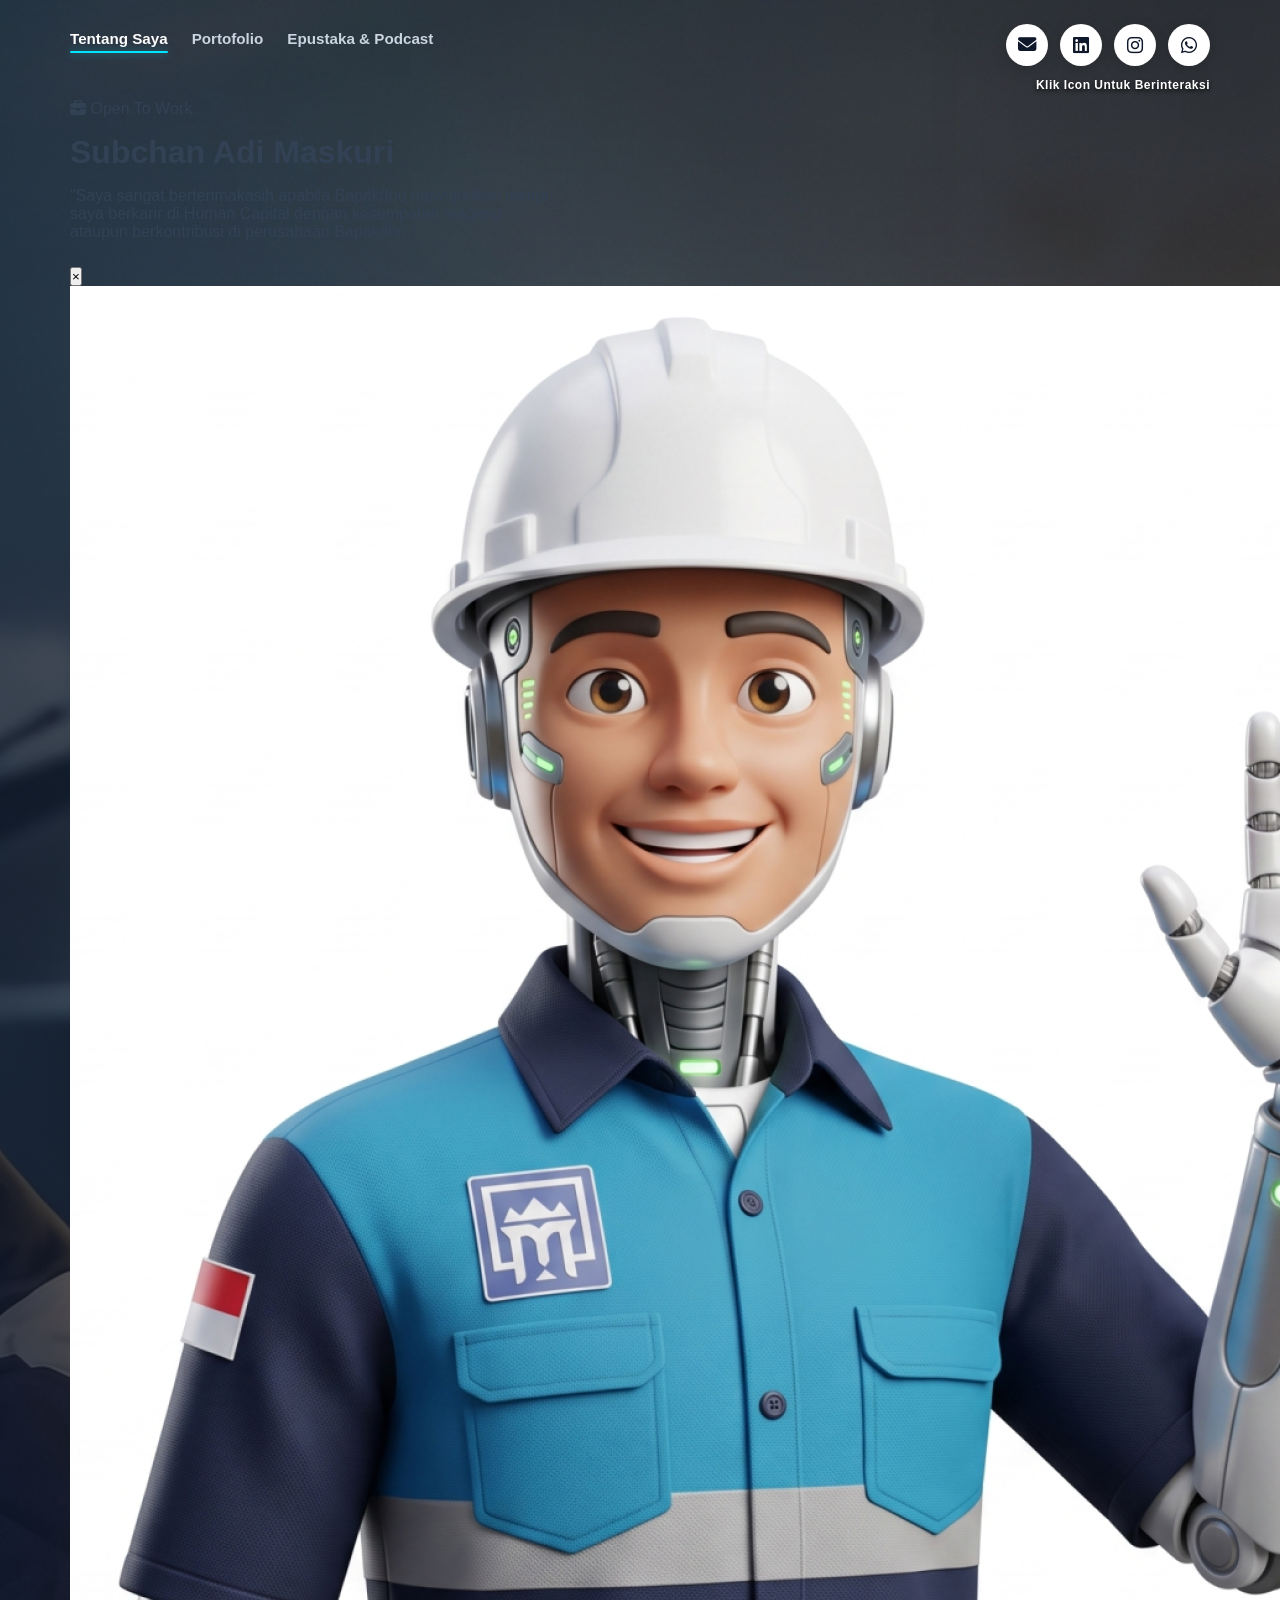
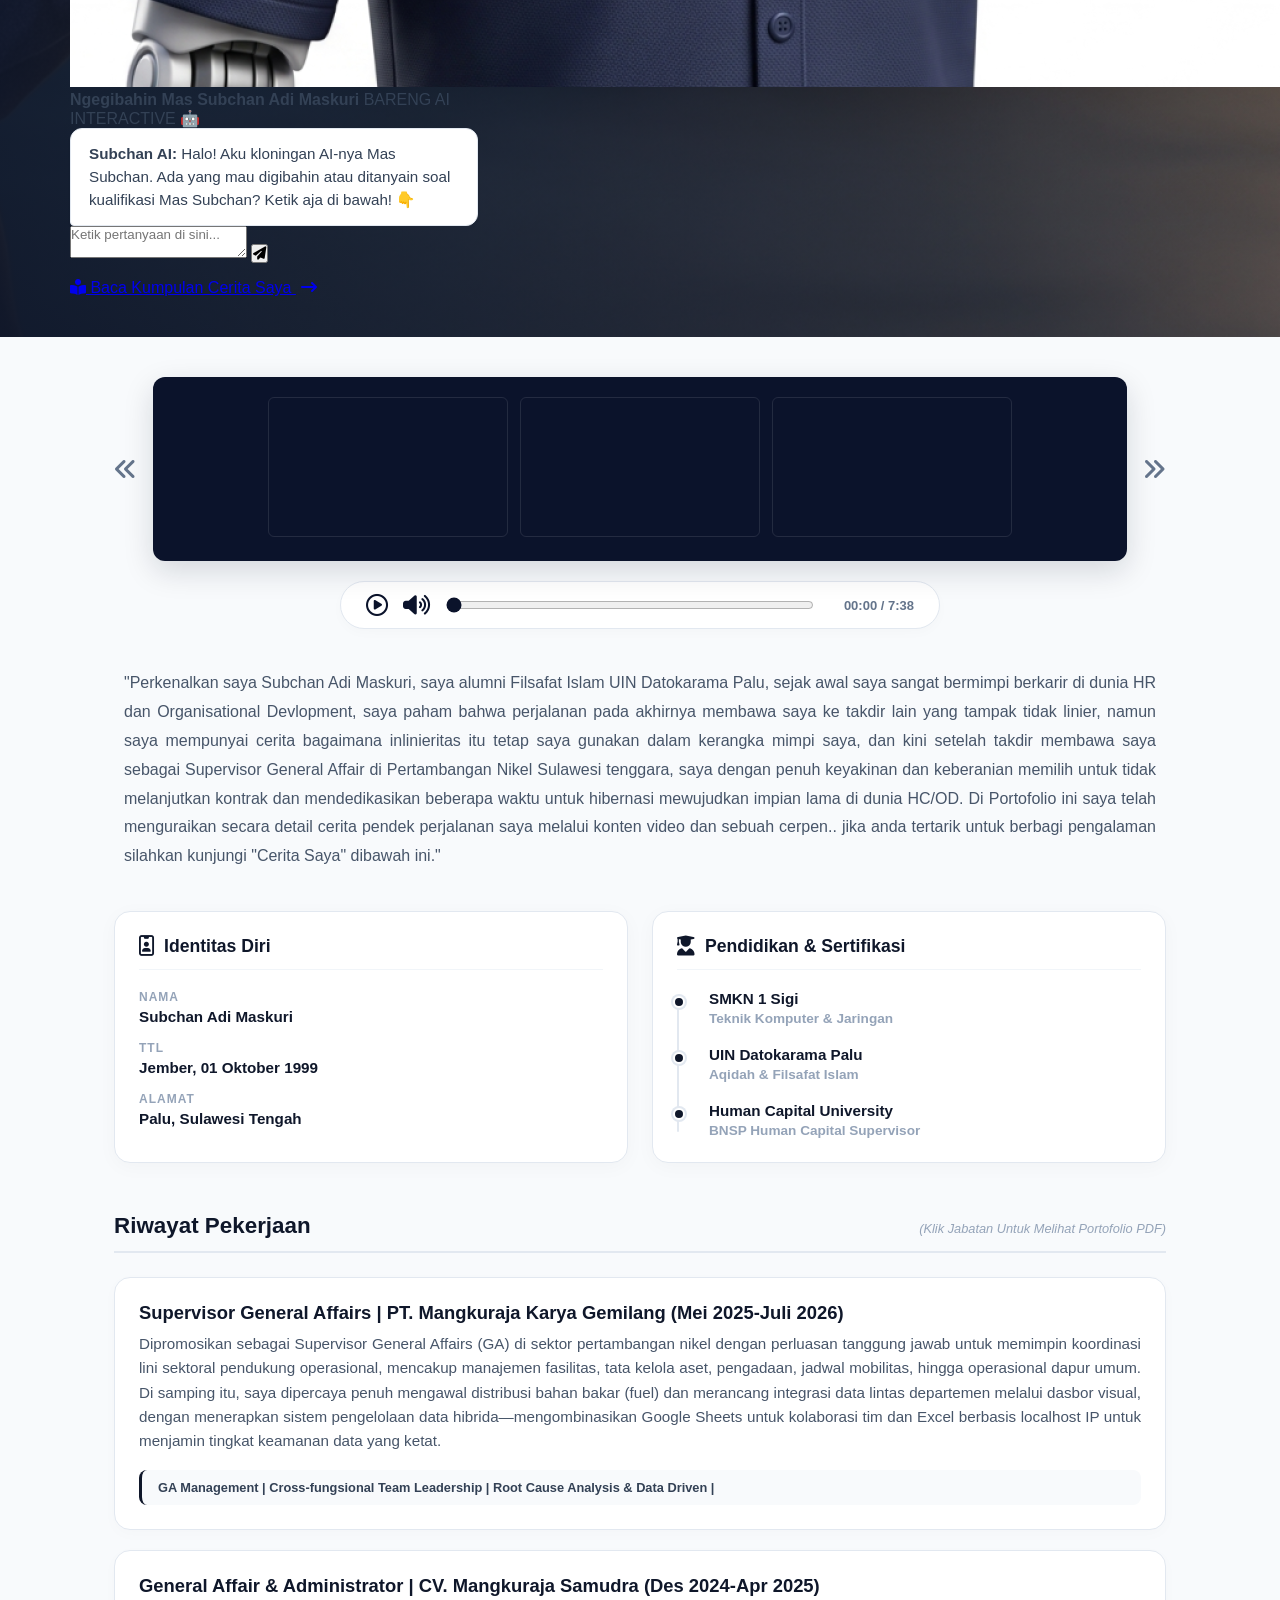
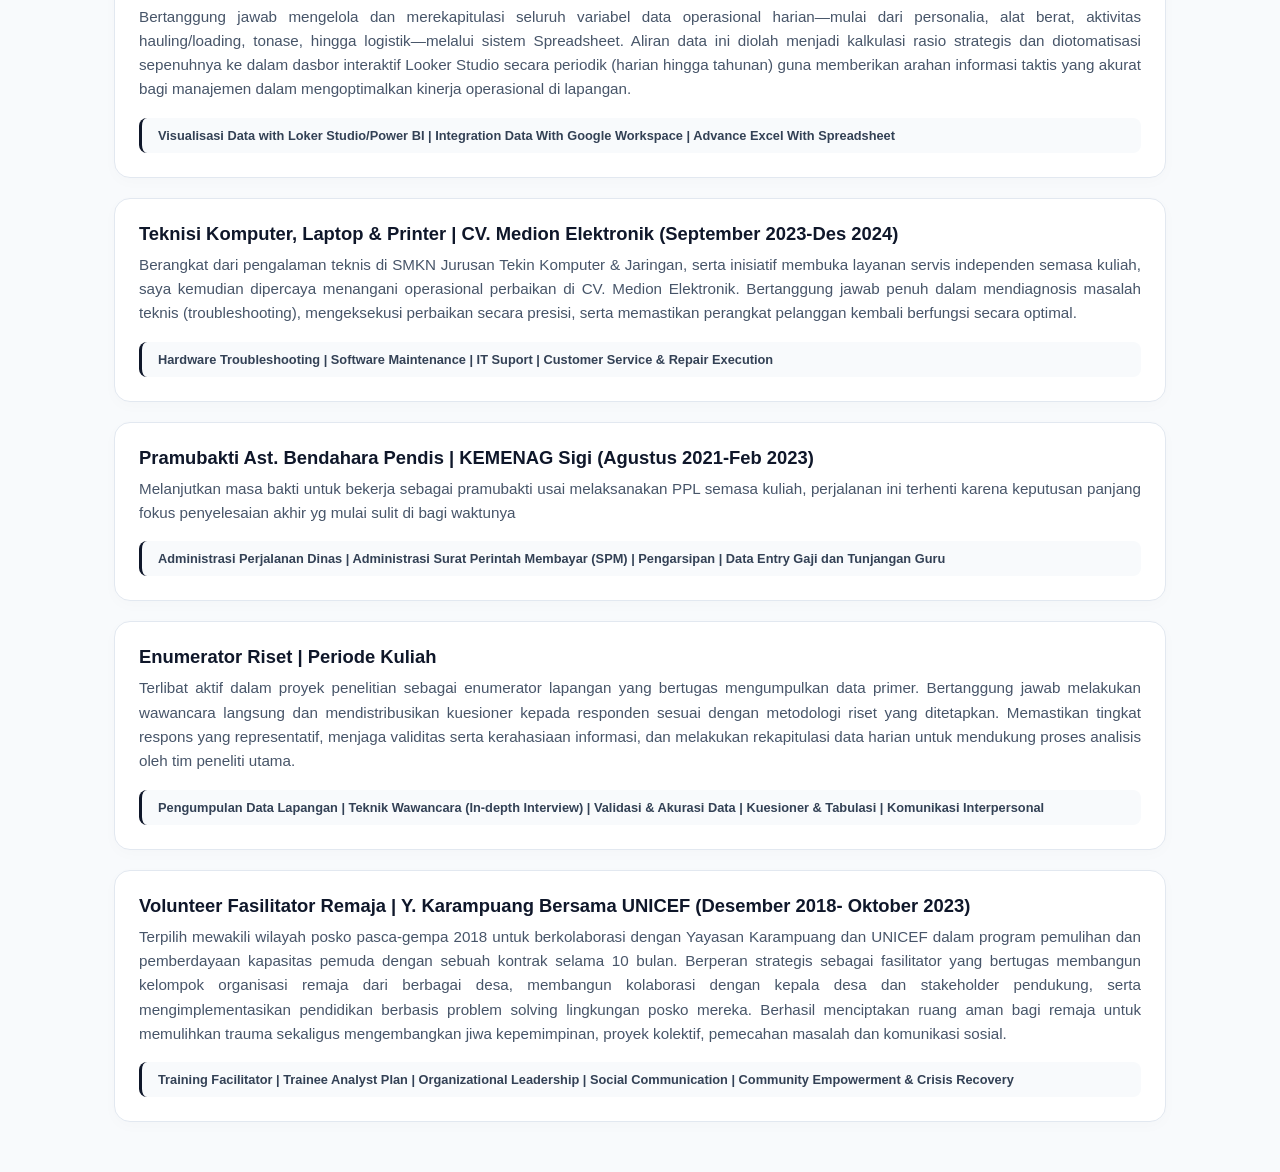
==== index.html @ 93120814 "index.html" ====
<!DOCTYPE html>
<html lang="id">
<head>
  <meta charset="UTF-8">
  <meta name="viewport" content="width=device-width, initial-scale=1.0">
  <title>Tentang Saya - Subchan's Hub</title>
  <link rel="stylesheet" href="style.css?v=20">
  <link rel="stylesheet" href="https://cdnjs.cloudflare.com/ajax/libs/font-awesome/6.4.0/css/all.min.css">
</head>
<body>

  <!-- ==========================================
       MODERN HERO BANNER & FLOATING TOP BAR
       ========================================== -->
  <header class="hero-section">
    
    <!-- 1. MENU MELAYANG DI ATAS BANNER (SUDAH BENAR) -->
    <div class="nav-social-bar">
      <div class="nav-menu">
        <a href="index.html" class="active">Tentang Saya</a>
        <a href="portofolio/index.html">Portofolio</a>
        <a href="epustaka/index.html">Epustaka & Podcast</a>
      </div>
      <div class="social-icons-wrapper">
        <div class="social-icons">
          <a href="https://mail.google.com/mail/?view=cm&fs=1&to=subchanadimaskuri@gmail.com" target="_blank">
            <i class="fa-solid fa-envelope"></i></a>
          <a href="https://www.linkedin.com/in/subchanadimaskuri/" target="_blank"><i class="fa-brands fa-linkedin"></i></a>
          <a href="https://www.instagram.com/subchanadi.m//" target="_blank"><i class="fa-brands fa-instagram"></i></a>
          <a href="https://wa.me/+6285143709909" target="_blank"><i class="fa-brands fa-whatsapp"></i></a>
        </div>
        <div class="social-note">Klik Icon Untuk Berinteraksi</div>
      </div>
    </div>

  <!-- 2. WIDGET INTERAKTIF & TEKS (Kiri Bawah) -->
    <div class="hero-container">
      <div class="hero-content">
        
        <!-- TEKS PERKENALAN -->
        <span class="hero-eyebrow"><i class="fa-solid fa-briefcase"></i> Open To Work</span>
        <h1 class="hero-title">Subchan Adi Maskuri</h1>
        <p class="hero-description" style="margin-bottom: 10px;">
          "Saya sangat berterimakasih apabila Bapak/Ibu mewujudkan mimpi saya berkarir di Human Capital dengan kesempatan magang ataupun berkontribusi di perusahaan Bapak/Ibu."
        </p>

        <!-- KARTU AI WIDGET (Transparan/Glassmorphism) -->
        <div class="hero-ai-widget" id="aiWidget">
          <button id="closeAiBtn" class="close-ai-btn" title="Kecilkan Tampilan">&times;</button>
          
          <div class="ai-header">
            <div class="ai-header-title">
              <img src="Robot_AI.png" alt="Maskot" class="ai-mascot">
              <div class="ai-title-text">
                <strong>Ngegibahin Mas Subchan Adi Maskuri</strong>
                <span>BARENG AI INTERACTIVE 🤖</span>
              </div>
            </div>
          </div>
          
          <div class="ai-chat-area" id="aiChatArea">
            <div class="chat-message ai-msg">
              <strong>Subchan AI:</strong> Halo! Aku kloningan AI-nya Mas Subchan. Ada yang mau digibahin atau ditanyain soal kualifikasi Mas Subchan? Ketik aja di bawah! 👇
            </div>
          </div>
          
          <div class="ai-input-wrapper" id="aiInputWrapper">
            <textarea class="ai-input" id="aiInput" placeholder="Ketik pertanyaan di sini..."></textarea>
            <button id="sendAiBtn" class="send-ai-btn" title="Kirim Pesan"><i class="fa-solid fa-paper-plane"></i></button>
          </div>
        </div>

        <!-- LINK CERITA (Teks Melayang) -->
        <a href="Tentang%20Saya/cerita-saya/cerita.html" class="hero-text-link">
          <i class="fa-solid fa-book-open-reader"></i> Baca Kumpulan Cerita Saya <i class="fa-solid fa-arrow-right-long" style="margin-left: 5px;"></i>
        </a>

      </div>
    </div>
  </header>
  <!-- ========================================== -->
  
  <div class="container">
  
  <!-- ==========================================
       MENU LAMA DI SINI SUDAH SAYA HAPUS AGAR TIDAK DOUBLE
       ========================================== -->

  <div class="gallery-audio-section">
    <div class="slider-container">
      <i class="fa-solid fa-angles-left nav-arrow left-arrow"></i>
      <div class="slider-wrapper" id="sliderWrapper"></div>
      <i class="fa-solid fa-angles-right nav-arrow right-arrow"></i>
    </div>
    <div class="audio-player">
      <i id="playBtn" class="fa-regular fa-circle-play"></i>
      <i class="fa-solid fa-volume-high"></i>
      <input type="range" id="seekSlider" value="0" min="0" step="1">
      <div class="audio-time"><span id="currentTime">00:00</span> / <span id="durationTime">--:--</span></div>
      <audio id="perkenalanAudio" src="Tentang%20Saya/Perkenalan.mp3"></audio>
    </div>
  </div>

  <div class="narasi-text">
    "Perkenalkan saya Subchan Adi Maskuri, saya alumni Filsafat Islam UIN Datokarama Palu, sejak awal saya sangat bermimpi berkarir di dunia HR dan Organisational Devlopment, saya paham bahwa perjalanan pada akhirnya membawa saya ke takdir lain yang tampak tidak linier, namun saya mempunyai cerita bagaimana inlinieritas itu tetap saya gunakan dalam kerangka mimpi saya, dan kini setelah takdir membawa saya sebagai Supervisor General Affair di Pertambangan Nikel Sulawesi tenggara, saya dengan penuh keyakinan dan keberanian memilih untuk tidak melanjutkan kontrak dan mendedikasikan beberapa waktu untuk hibernasi mewujudkan impian lama di dunia HC/OD. Di Portofolio ini saya telah menguraikan secara detail cerita pendek perjalanan saya melalui konten video dan sebuah cerpen.. jika anda tertarik untuk berbagi pengalaman silahkan kunjungi "Cerita Saya" dibawah ini."
  </div>

  <!-- ==========================================
       TAHAP 3: BENTO GRID LAYOUT (Tinggal 2 Kartu Saja)
       ========================================== -->
  <div class="bento-grid-layout">
    
    <!-- KARTU 1: BIOGRAFI -->
    <div class="bento-card bio-card">
      <h3 class="bento-title"><i class="fa-regular fa-id-badge"></i> Identitas Diri</h3>
      <ul class="bento-list">
        <li><span class="bento-label">Nama</span><span class="bento-value">Subchan Adi Maskuri</span></li>
        <li><span class="bento-label">TTL</span><span class="bento-value">Jember, 01 Oktober 1999</span></li>
        <li><span class="bento-label">Alamat</span><span class="bento-value">Palu, Sulawesi Tengah</span></li>
      </ul>
    </div>
    
    <!-- KARTU 2: PENDIDIKAN (Timeline) -->
    <div class="bento-card edu-card">
      <h3 class="bento-title"><i class="fa-solid fa-user-graduate"></i> Pendidikan & Sertifikasi</h3>
      <div class="edu-timeline">
        <div class="timeline-item">
          <div class="timeline-dot"></div>
          <div class="timeline-content">
            <strong>SMKN 1 Sigi</strong>
            <span>Teknik Komputer & Jaringan</span>
          </div>
        </div>
        <div class="timeline-item">
          <div class="timeline-dot"></div>
          <div class="timeline-content">
            <strong>UIN Datokarama Palu</strong>
            <span>Aqidah & Filsafat Islam</span>
          </div>
        </div>
        <div class="timeline-item">
          <div class="timeline-dot"></div>
          <div class="timeline-content">
            <strong>Human Capital University</strong>
            <span>BNSP Human Capital Supervisor</span>
          </div>
        </div>
      </div>
    </div>
    
    <!-- SISA-SISA AI CHAT LAMA DI SINI SUDAH SAYA BONGKAR BERSIH -->

  </div>
  <!-- ========================================== -->
  
  <div class="riwayat-pekerjaan-section">
    <div class="section-title-line">
      <h3>Riwayat Pekerjaan</h3>
      <span class="sub-info">(Klik Jabatan Untuk Melihat Portofolio PDF)</span>
    </div>
    <div class="job-item">
      <a href="#" class="job-title-link" data-pdf="Tentang Saya/Porto PT. MKG.pdf">Supervisor General Affairs | PT. Mangkuraja Karya Gemilang (Mei 2025-Juli 2026) </a>
      <div class="job-desc">Dipromosikan sebagai Supervisor General Affairs (GA) di sektor pertambangan nikel dengan perluasan tanggung jawab untuk memimpin koordinasi lini sektoral pendukung operasional, mencakup manajemen fasilitas, tata kelola aset, pengadaan, jadwal mobilitas, hingga operasional dapur umum. Di samping itu, saya dipercaya penuh mengawal distribusi bahan bakar (fuel) dan merancang integrasi data lintas departemen melalui dasbor visual, dengan menerapkan sistem pengelolaan data hibrida—mengombinasikan Google Sheets untuk kolaborasi tim dan Excel berbasis localhost IP untuk menjamin tingkat keamanan data yang ketat.</div>
      <div class="job-highlights">GA Management | Cross-fungsional Team Leadership | Root Cause Analysis & Data Driven | </div>
    </div>
    <div class="job-item">
      <a href="#" class="job-title-link" data-pdf="Tentang Saya/Porto CV Mangkuraja.pdf">General Affair & Administrator | CV. Mangkuraja Samudra (Des 2024-Apr 2025) </a>
      <div class="job-desc">Bertanggung jawab mengelola dan merekapitulasi seluruh variabel data operasional harian—mulai dari personalia, alat berat, aktivitas hauling/loading, tonase, hingga logistik—melalui sistem Spreadsheet. Aliran data ini diolah menjadi kalkulasi rasio strategis dan diotomatisasi sepenuhnya ke dalam dasbor interaktif Looker Studio secara periodik (harian hingga tahunan) guna memberikan arahan informasi taktis yang akurat bagi manajemen dalam mengoptimalkan kinerja operasional di lapangan.</div>
      <div class="job-highlights">Visualisasi Data with Loker Studio/Power BI | Integration Data With Google Workspace | Advance Excel With Spreadsheet</div>
    </div>
      <div class="job-item">
      <a href="#" class="job-title-link" data-pdf="...........">Teknisi Komputer, Laptop & Printer | CV. Medion Elektronik (September 2023-Des 2024) </a>
      <div class="job-desc">Berangkat dari pengalaman teknis di SMKN Jurusan Tekin Komputer & Jaringan, serta inisiatif membuka layanan servis independen semasa kuliah, saya kemudian dipercaya menangani operasional perbaikan di CV. Medion Elektronik. Bertanggung jawab penuh dalam mendiagnosis masalah teknis (troubleshooting), mengeksekusi perbaikan secara presisi, serta memastikan perangkat pelanggan kembali berfungsi secara optimal. </div>
      <div class="job-highlights">Hardware Troubleshooting | Software Maintenance | IT Suport | Customer Service & Repair Execution  </div>
    </div>
      <div class="job-item">
      <a href="#" class="job-title-link" data-pdf="...........">Pramubakti Ast. Bendahara Pendis | KEMENAG Sigi (Agustus 2021-Feb 2023) </a>
      <div class="job-desc">Melanjutkan masa bakti untuk bekerja sebagai pramubakti usai melaksanakan PPL semasa kuliah, perjalanan ini terhenti karena keputusan panjang fokus penyelesaian akhir yg mulai sulit di bagi waktunya </div>
      <div class="job-highlights">Administrasi Perjalanan Dinas | Administrasi Surat Perintah Membayar (SPM) | Pengarsipan | Data Entry Gaji dan Tunjangan Guru </div>
    </div>
    <div class="job-item">
      <a href="#" class="job-title-link" data-pdf="...........">Enumerator Riset | Periode Kuliah </a>
      <div class="job-desc">Terlibat aktif dalam proyek penelitian sebagai enumerator lapangan yang bertugas mengumpulkan data primer. Bertanggung jawab melakukan wawancara langsung dan mendistribusikan kuesioner kepada responden sesuai dengan metodologi riset yang ditetapkan. Memastikan tingkat respons yang representatif, menjaga validitas serta kerahasiaan informasi, dan melakukan rekapitulasi data harian untuk mendukung proses analisis oleh tim peneliti utama.</div>
      <div class="job-highlights">Pengumpulan Data Lapangan | Teknik Wawancara (In-depth Interview) | Validasi & Akurasi Data | Kuesioner & Tabulasi | Komunikasi Interpersonal </div>
    </div>
    <div class="job-item">
      <a href="#" class="job-title-link" data-pdf="..........."> Volunteer Fasilitator Remaja | Y. Karampuang Bersama UNICEF (Desember 2018- Oktober 2023) </a>
      <div class="job-desc">Terpilih mewakili wilayah posko pasca-gempa 2018 untuk berkolaborasi dengan Yayasan Karampuang dan UNICEF dalam program pemulihan dan pemberdayaan kapasitas pemuda dengan sebuah kontrak selama 10 bulan. Berperan strategis sebagai fasilitator yang bertugas membangun kelompok organisasi remaja dari berbagai desa, membangun kolaborasi dengan kepala desa dan stakeholder pendukung, serta mengimplementasikan pendidikan berbasis problem solving lingkungan posko mereka. Berhasil menciptakan ruang aman bagi remaja untuk memulihkan trauma sekaligus mengembangkan jiwa kepemimpinan, proyek kolektif, pemecahan masalah dan komunikasi sosial. </div>
      <div class="job-highlights">Training Facilitator | Trainee Analyst Plan | Organizational Leadership | Social Communication | Community Empowerment & Crisis Recovery </div>
    </div>
  </div>

</div>

<!-- LAYAR GELAP -->
<div id="aiBackdrop" class="ai-backdrop"></div>
<div id="lightbox" class="lightbox">
  <span class="close-lightbox">&times;</span>
  <div class="lightbox-content" id="lightboxContent"></div>
</div>

<script src="script.js"></script>
</body>
</html>
---- style.css ----
/* ==========================================
   RESET & BASE STYLE
   ========================================== */
* { box-sizing: border-box; margin: 0; padding: 0; font-family: 'Segoe UI', Tahoma, Geneva, Verdana, sans-serif; }
body { background-color: #f8fafc; color: #334155; padding: 0; margin: 0; }
.container { max-width: 1100px; margin: 0 auto; padding: 0 24px; background: transparent; box-shadow: none; }

/* ==========================================
   TAHAP 1: HERO BANNER (DASHBOARD OVERLAY UI)
   ========================================== */
.hero-section {
  position: relative;
  width: 100%;
  min-height: 550px;
  background-image: 
    linear-gradient(to top right, rgba(15, 23, 42, 0.95) 0%, rgba(15, 23, 42, 0.5) 40%, transparent 65%),
    url('Header%20Cover.png'); 
  background-size: cover;
  background-position: right center;
  background-repeat: no-repeat;
  display: flex;
  align-items: flex-end; 
  padding-bottom: 40px; 
  overflow: hidden;
  box-sizing: border-box;
  margin-bottom: 40px;
}
.hero-container { max-width: 1200px; margin: 0 auto; width: 100%; padding: 0 30px; z-index: 2; padding-top: 100px; }
.hero-content { max-width: 480px; display: flex; flex-direction: column; gap: 16px; }

/* Kustomisasi Kartu Saat Berada di Atas Banner (Glassmorphism Effect) */
/* BUG FIXED: Efek kaca hanya aktif jika TIDAK sedang fullscreen (:not) */
.hero-widget:not(.fullscreen-mode) { 
  background: rgba(15, 23, 42, 0.65); 
  backdrop-filter: blur(12px) saturate(150%); 
  -webkit-backdrop-filter: blur(12px);
  border: 1px solid rgba(255, 255, 255, 0.15); 
  box-shadow: 0 10px 30px rgba(0,0,0,0.3);
}

.hero-widget:not(.fullscreen-mode) .ai-header { background: transparent; border-bottom: 1px solid rgba(255,255,255,0.1); }
.hero-widget:not(.fullscreen-mode) .ai-title-text strong { color: #ffffff; font-size: 0.9rem; }
.hero-widget:not(.fullscreen-mode) .ai-title-text span { color: #00E5FF; }
.hero-widget:not(.fullscreen-mode) .ai-mascot { border-color: rgba(255,255,255,0.2); }
.hero-widget:not(.fullscreen-mode) .ai-input-wrapper { background: transparent; border-top: 1px solid rgba(255,255,255,0.1); }
.hero-widget:not(.fullscreen-mode) .ai-input { background: rgba(0,0,0,0.3); border-color: rgba(255,255,255,0.2); color: #ffffff; }
.hero-widget:not(.fullscreen-mode) .ai-input::placeholder { color: #94a3b8; }
.hero-widget:not(.fullscreen-mode) .ai-input:focus { border-color: #00E5FF; box-shadow: 0 0 0 3px rgba(0, 229, 255, 0.1); }
.hero-widget:not(.fullscreen-mode) .send-ai-btn { background: #00E5FF; color: #0f172a; }
.hero-widget:not(.fullscreen-mode) .send-ai-btn:hover { background: #ffffff; }

/* ==========================================
   TAHAP 2: NAVIGASI & SOCIAL BAR (TRANSPARENT & WIDER)
   ========================================== */
.nav-social-bar { position: absolute; top: 0; left: 50%; transform: translateX(-50%); width: 100%; max-width: 1200px; display: flex; justify-content: space-between; align-items: flex-start; padding: 24px 30px; z-index: 10; }
.nav-menu { display: flex; background: transparent; padding: 0; border: none; gap: 24px; box-shadow: none; }
.nav-menu a { text-decoration: none; color: #cbd5e1; font-weight: 600; font-size: 0.95rem; padding: 6px 0; transition: all 0.3s ease; position: relative; }
.nav-menu a:hover { color: #ffffff; }
.nav-menu a.active { color: #ffffff; }
.nav-menu a.active::after { content: ''; position: absolute; bottom: 0; left: 0; width: 100%; height: 2px; background: #00E5FF; border-radius: 2px; box-shadow: 0 0 8px rgba(0, 229, 255, 0.5); }

.social-icons-wrapper { display: flex; flex-direction: column; align-items: flex-end; gap: 8px; }
.social-icons { display: flex; gap: 12px; }
.social-icons a { display: flex; align-items: center; justify-content: center; width: 42px; height: 42px; background: #ffffff; border: none; border-radius: 50%; color: #0f172a; font-size: 1.15rem; transition: all 0.3s ease; box-shadow: 0 4px 15px rgba(0,0,0,0.15); text-decoration: none; }
.social-icons a:hover { transform: translateY(-4px); box-shadow: 0 6px 20px rgba(0,0,0,0.25); background: #0f172a; color: #ffffff; }
.social-note { font-size: 0.75rem; color: #ffffff; font-weight: 600; letter-spacing: 0.5px; text-shadow: 0 2px 4px rgba(0,0,0,0.8); margin-top: 4px; }

/* ==========================================
   GALERI & AUDIO
   ========================================== */
.gallery-audio-section { margin-bottom: 40px; }
.slider-container { display: flex; align-items: center; justify-content: center; gap: 15px; margin-bottom: 20px; position: relative; }
.nav-arrow { font-size: 24px; cursor: pointer; color: #64748b; transition: color 0.2s; z-index: 2; }
.nav-arrow:hover { color: #0B132B; }

.slider-wrapper { display: flex; gap: 12px; overflow: hidden; justify-content: center; align-items: center; min-height: 150px; flex: 1; z-index: 2; background-color: #0B132B; padding: 20px; border-radius: 12px; box-shadow: 0 10px 30px rgba(11, 19, 43, 0.15); }
.slide-item { width: 240px; height: 140px; object-fit: cover; border-radius: 6px; border: 1px solid rgba(255,255,255,0.1); cursor: pointer; transition: 0.3s; }
.slide-item:hover { transform: scale(1.05); border-color: #ffffff; z-index: 3; }

.audio-player { display: flex; align-items: center; gap: 15px; background: #ffffff; padding: 12px 25px; border-radius: 50px; max-width: 600px; margin: 0 auto; border: 1px solid #e2e8f0; box-shadow: 0 4px 12px rgba(0,0,0,0.02); }
.audio-player i { font-size: 22px; cursor: pointer; color: #0B132B; }
.audio-time { font-size: 13px; color: #64748b; font-weight: 600; min-width: 85px; text-align: right; }
#seekSlider { flex: 1; cursor: pointer; accent-color: #0B132B; }
.narasi-text { font-size: 1rem; line-height: 1.8; color: #475569; margin-bottom: 40px; text-align: justify; padding: 0 10px; }

/* ==========================================
   TAHAP 3: BENTO GRID LAYOUT
   ========================================== */
.bento-grid-layout { display: grid; grid-template-columns: repeat(2, 1fr); gap: 24px; margin-bottom: 50px; }
.bento-card { background: #ffffff; border: 1px solid #e2e8f0; border-radius: 16px; padding: 24px; box-shadow: 0 4px 20px rgba(0,0,0,0.03); transition: transform 0.3s ease, box-shadow 0.3s ease; display: flex; flex-direction: column; }
.bento-card:hover { box-shadow: 0 10px 30px rgba(0,0,0,0.06); }
.bento-title { font-size: 1.1rem; color: #0f172a; margin-bottom: 20px; display: flex; align-items: center; gap: 10px; border-bottom: 1px solid #f1f5f9; padding-bottom: 12px; font-weight: 700; }
.bento-title i { color: #0f172a; font-size: 1.25rem; } 

.bento-list { list-style: none; display: flex; flex-direction: column; gap: 16px; }
.bento-list li { display: flex; flex-direction: column; gap: 4px; }
.bento-label { font-size: 0.75rem; text-transform: uppercase; letter-spacing: 1px; color: #94a3b8; font-weight: 700; }
.bento-value { font-size: 0.95rem; color: #0f172a; font-weight: 700; } 

.edu-timeline { display: flex; flex-direction: column; gap: 20px; position: relative; padding-left: 12px; }
.edu-timeline::before { content: ''; position: absolute; left: 0; top: 6px; bottom: 6px; width: 2px; background: #e2e8f0; border-radius: 2px; }
.timeline-item { position: relative; padding-left: 20px; }
.timeline-dot { position: absolute; left: -16px; top: 6px; width: 12px; height: 12px; background: #0f172a; border: 2px solid #ffffff; border-radius: 50%; box-shadow: 0 0 0 2px #e2e8f0; }
.timeline-content { display: flex; flex-direction: column; gap: 4px; }
.timeline-content strong { font-size: 0.95rem; color: #0f172a; font-weight: 700; }
.timeline-content span { font-size: 0.85rem; color: #94a3b8; font-weight: 600; } 

/* KARTU 3: Tombol Cerita Editorial */
.story-cta-card { background: linear-gradient(135deg, #0f172a, #1e293b); color: #ffffff; text-decoration: none; justify-content: space-between; overflow: hidden; border: none; }
.story-cta-card:hover { transform: translateY(-4px); box-shadow: 0 12px 30px rgba(15, 23, 42, 0.25); }
.story-content-wrapper { display: flex; gap: 20px; align-items: flex-start; z-index: 2; }
.story-icon-bg { font-size: 2rem; color: #00E5FF; background: rgba(0, 229, 255, 0.1); padding: 14px; border-radius: 12px; }
.story-text strong { display: block; font-size: 1.15rem; margin-bottom: 6px; font-weight: 700; }
.story-text span { font-size: 0.85rem; color: #94a3b8; line-height: 1.5; display: block; }
.story-action { margin-top: 24px; align-self: flex-end; background: rgba(255,255,255,0.1); color: #ffffff; padding: 8px 16px; border-radius: 20px; font-size: 0.85rem; font-weight: 600; display: flex; align-items: center; gap: 8px; transition: background 0.3s; z-index: 2; }
.story-cta-card:hover .story-action { background: #00E5FF; color: #0f172a; }

/* ==========================================
   RIWAYAT PEKERJAAN (MODERN CARDS)
   ========================================== */
.riwayat-pekerjaan-section { width: 100%; margin-bottom: 50px; }
.section-title-line { border-bottom: 2px solid #e2e8f0; padding-bottom: 12px; margin-bottom: 24px; display: flex; justify-content: space-between; align-items: baseline; }
.section-title-line h3 { font-size: 1.4rem; color: #0f172a; }
.sub-info { font-size: 0.8rem; color: #94a3b8; font-style: italic; }
.job-item { background: #ffffff; border: 1px solid #e2e8f0; border-radius: 16px; padding: 24px; margin-bottom: 20px; box-shadow: 0 4px 15px rgba(0,0,0,0.02); transition: transform 0.3s, box-shadow 0.3s; }
.job-item:hover { transform: translateY(-3px); box-shadow: 0 8px 25px rgba(0,0,0,0.06); }
.job-title-link { display: inline-block; font-weight: 700; font-size: 1.15rem; margin-bottom: 8px; color: #0f172a; text-decoration: none; transition: color 0.2s; }
/* BUG FIXED: Disamakan ke Dark Slate (#0f172a) */
.job-title-link:hover { color: #0f172a; }
.job-desc { font-size: 0.95rem; color: #475569; line-height: 1.6; margin-bottom: 16px; text-align: justify; }
/* BUG FIXED: Disamakan ke Dark Slate (#0f172a) */
.job-highlights { font-size: 0.8rem; color: #334155; background: #f8fafc; padding: 10px 16px; border-radius: 8px; border-left: 3px solid #0f172a; font-weight: 600; }

/* ==========================================
   AI WIDGET FULLSCREEN & LIGHTBOX (BUG FIXED)
   ========================================== */
#aiWidget.fullscreen-mode { position: fixed; top: 50%; left: 50%; transform: translate(-50%, -50%); width: 90vw; max-width: 800px; height: 85vh; z-index: 10000; box-shadow: 0 10px 50px rgba(0,0,0,0.4); display: flex; flex-direction: column; border-radius: 16px; background: #ffffff; border: none; }
#aiWidget.fullscreen-mode .close-ai-btn { display: block; position: absolute; top: 12px; right: 20px; font-size: 32px; color: #94a3b8; background: none; border: none; cursor: pointer; transition: color 0.2s; }
#aiWidget.fullscreen-mode .close-ai-btn:hover { color: #ef4444; }
#aiWidget.fullscreen-mode .ai-chat-area { display: flex; flex-direction: column; gap: 15px; border-top: 1px solid #e2e8f0; border-bottom: 1px solid #e2e8f0; padding: 24px; flex: 1; font-size: 0.95rem; background: #f8fafc; overflow-y: auto; }
#aiWidget.fullscreen-mode .send-ai-btn { display: flex; }
#aiWidget.fullscreen-mode .ai-input { height: 60px; }

.chat-message { max-width: 85%; padding: 14px 18px; border-radius: 12px; line-height: 1.5; font-size: 0.95rem; animation: popIn 0.3s ease; }
.ai-msg { background: #ffffff; color: #334155; align-self: flex-start; border-bottom-left-radius: 4px; border: 1px solid #e2e8f0; box-shadow: 0 2px 5px rgba(0,0,0,0.02); }
.user-msg { background: #0f172a; color: #ffffff; align-self: flex-end; border-bottom-right-radius: 4px; box-shadow: 0 2px 5px rgba(0,0,0,0.05); }
.chat-loading { align-self: flex-start; font-style: italic; color: #94a3b8; font-size: 0.85rem; border: none; background: transparent; box-shadow: none; padding: 0; }
.ai-backdrop { display: none; position: fixed; top: 0; left: 0; width: 100%; height: 100%; background: rgba(15, 23, 42, 0.8); backdrop-filter: blur(4px); z-index: 9999; }
.ai-backdrop.active { display: block; }

.lightbox { display: none; position: fixed; z-index: 9999; left: 0; top: 0; width: 100%; height: 100%; background-color: rgba(15, 23, 42, 0.9); justify-content: center; align-items: center; flex-direction: column; backdrop-filter: blur(5px); }
.lightbox.active { display: flex; }
.close-lightbox { position: absolute; top: 20px; right: 35px; color: #fff; font-size: 40px; font-weight: bold; cursor: pointer; z-index: 10001; }
.lightbox-media { max-width: 100%; max-height: 85vh; border-radius: 12px; object-fit: contain; box-shadow: 0 10px 40px rgba(0,0,0,0.3); }
.pdf-viewer { width: 90vw; max-width: 1000px; height: 85vh; border-radius: 12px; background-color: #fff; box-shadow: 0 10px 50px rgba(0,0,0,0.3); border: none; animation: popIn 0.3s ease; }
@keyframes popIn { from { transform: scale(0.95); opacity: 0; } to { transform: scale(1); opacity: 1; } }

/* ==========================================
   RESPONSIVE DESIGN (MOBILE)
   ========================================== */
@media (max-width: 768px) {
  .hero-section { min-height: auto; background-position: 75% center; align-items: flex-end; padding-bottom: 30px; background-image: linear-gradient(to top, rgba(15, 23, 42, 0.98) 0%, rgba(15, 23, 42, 0.7) 45%, transparent 100%), url('Header%20Cover.png'); }
  .hero-container { padding-top: 180px; padding-left: 20px; padding-right: 20px; } 
  .hero-content { max-width: 100%; gap: 20px; } 

  .nav-social-bar { flex-direction: column; justify-content: flex-start; align-items: center; padding: 20px 15px; gap: 15px; }
  .nav-menu { width: 100%; justify-content: space-between; flex-wrap: wrap; gap: 8px; }
  .nav-menu a { padding: 10px 12px; font-size: 0.8rem; text-align: center; flex: 1; }
  .social-icons-wrapper { align-items: center; margin-top: 5px; }

  .bento-grid-layout { grid-template-columns: 1fr; gap: 20px; }
  .slider-wrapper { overflow-x: auto; flex-wrap: nowrap; justify-content: flex-start; padding-bottom: 10px; }
  .slide-item { width: 260px; height: 160px; flex-shrink: 0; }
  .nav-arrow { display: none; }
  .section-title-line { flex-direction: column; align-items: flex-start; gap: 8px; }
}
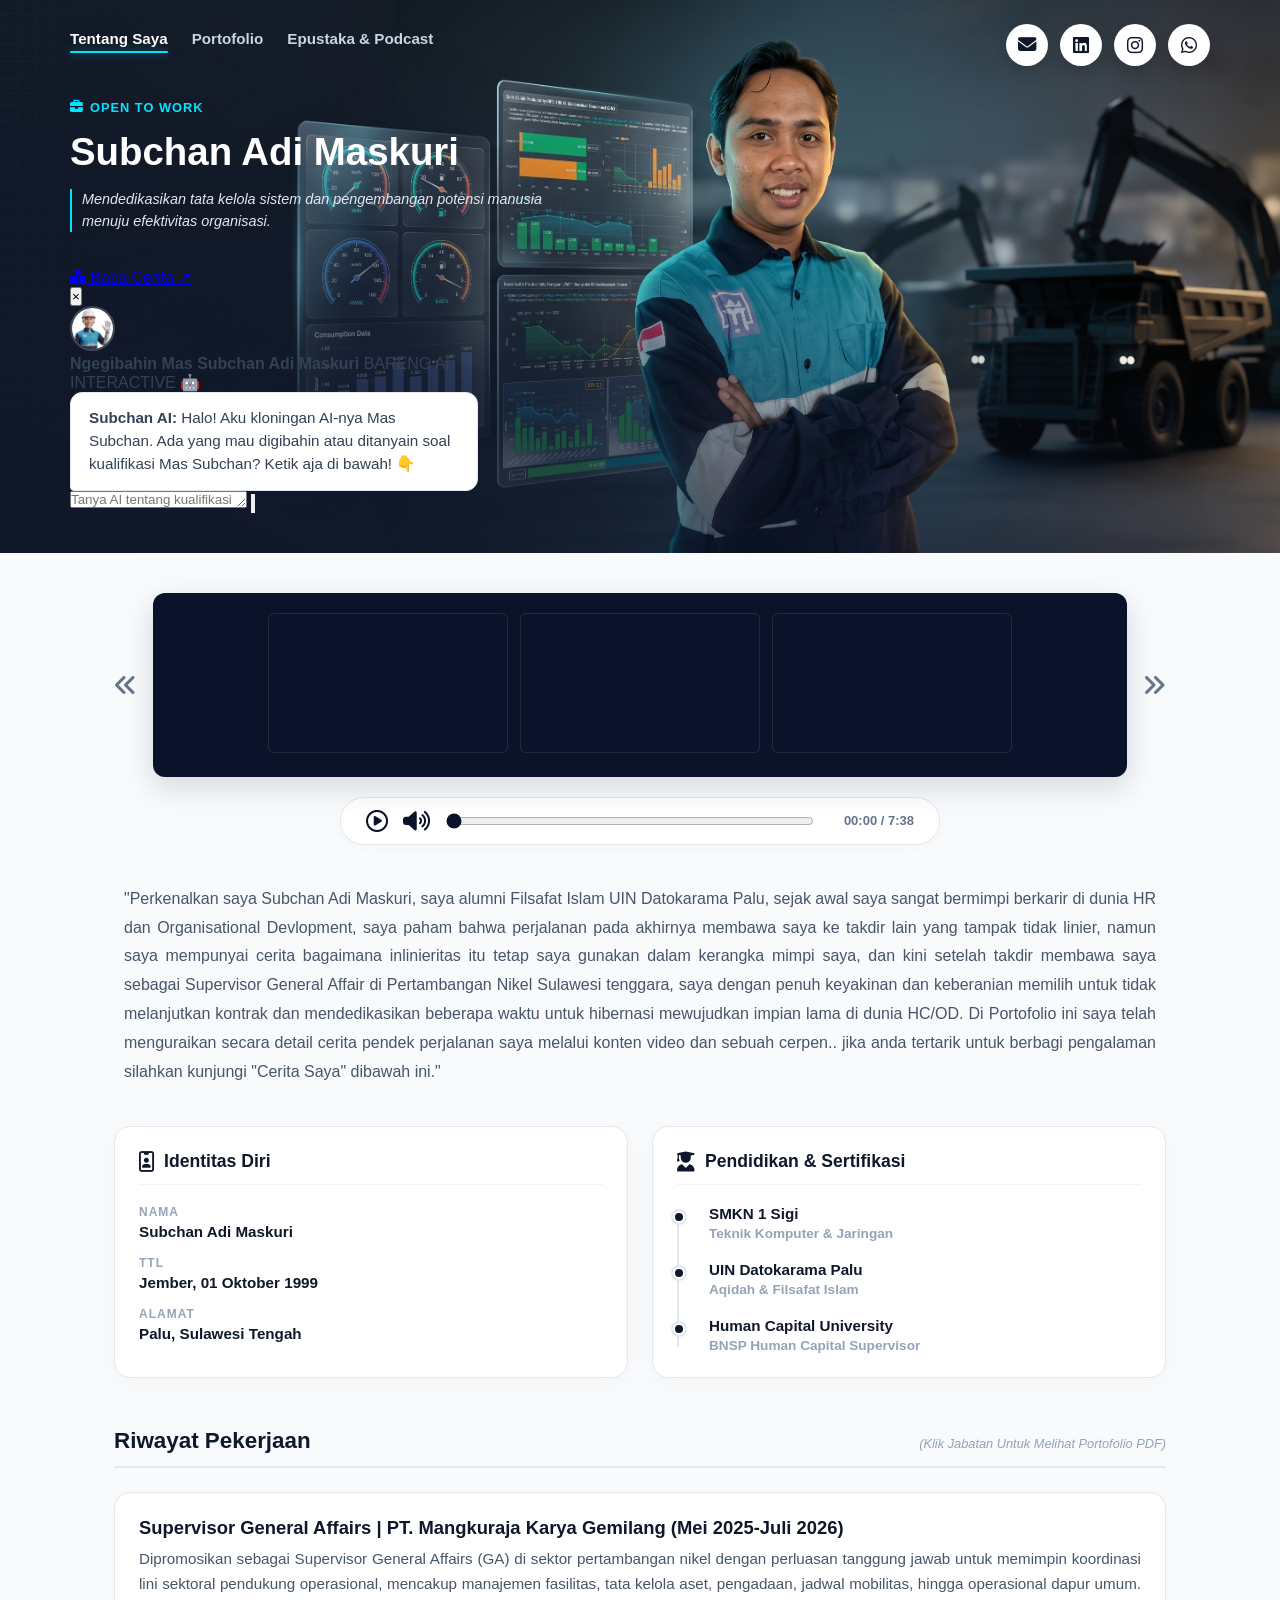
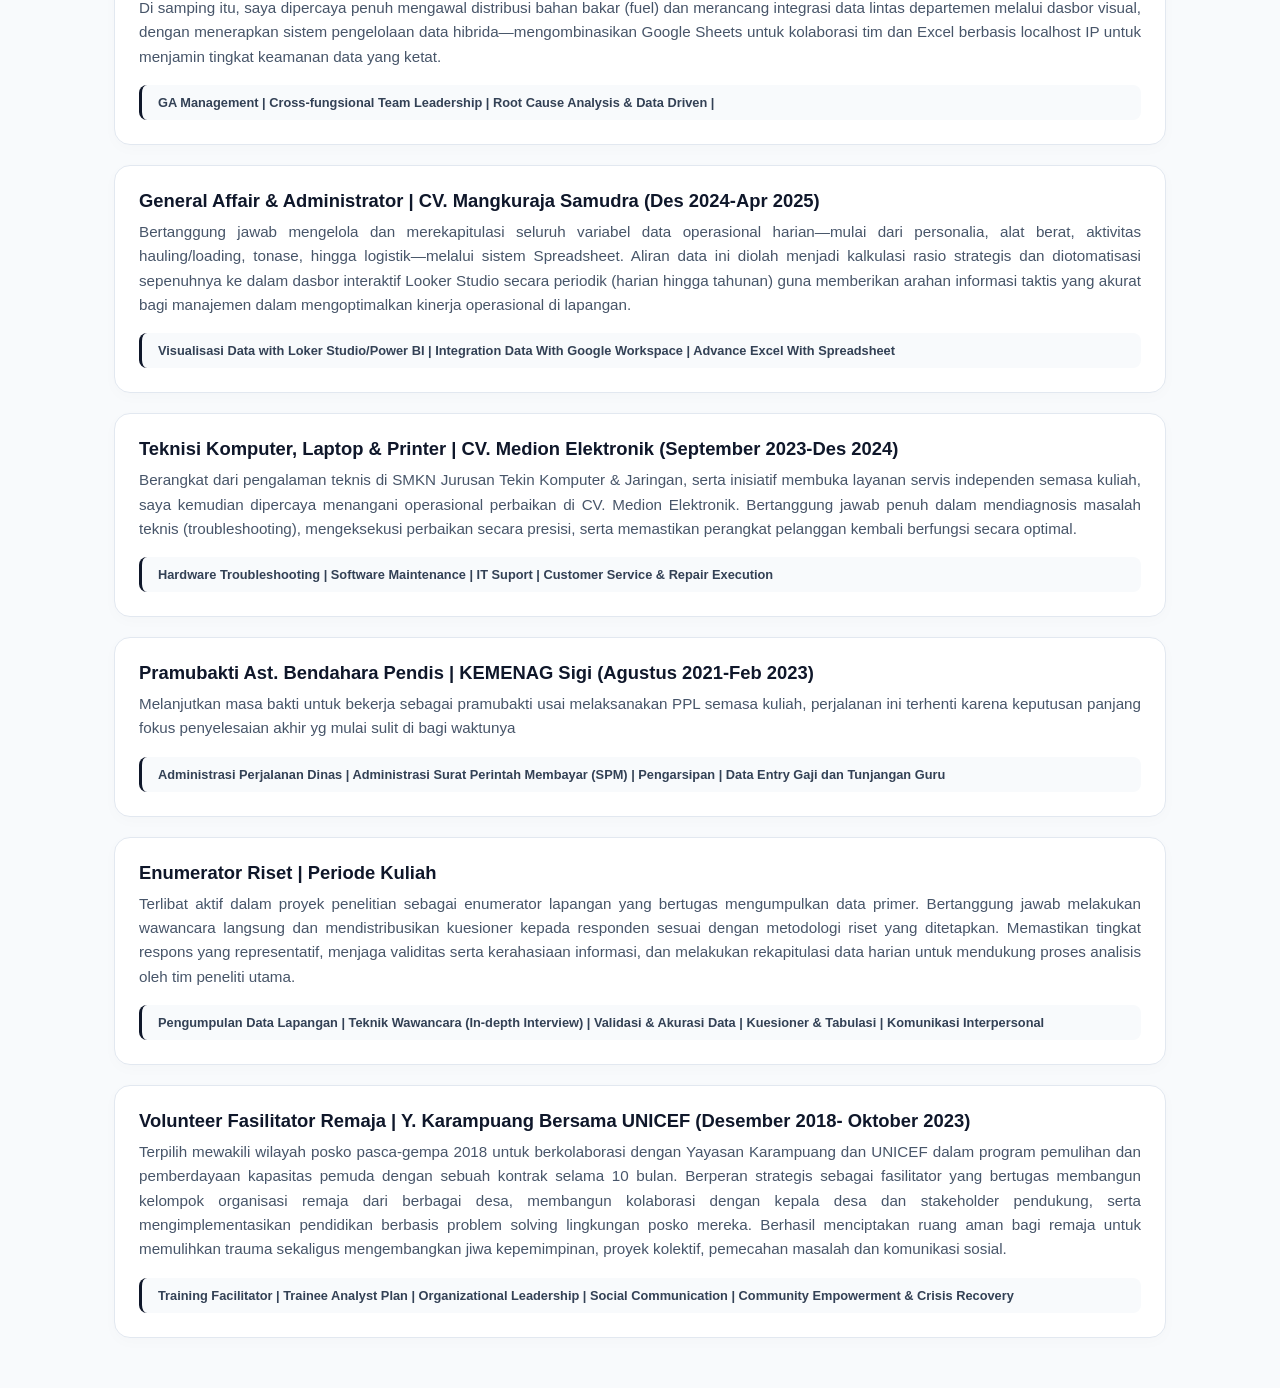
==== commit 642cd297: "index.html" ====
--- a/index.html
+++ b/index.html
@@ -29,54 +29,59 @@
           <a href="https://www.instagram.com/subchanadi.m//" target="_blank"><i class="fa-brands fa-instagram"></i></a>
           <a href="https://wa.me/+6285143709909" target="_blank"><i class="fa-brands fa-whatsapp"></i></a>
         </div>
-        <div class="social-note">Klik Icon Untuk Berinteraksi</div>
-      </div>
-    </div>
-
-  <!-- 2. WIDGET INTERAKTIF & TEKS (Kiri Bawah) -->
+      </div>
+    </div>
+
+ <!-- 2. WIDGET INTERAKTIF & TEKS (Kiri Bawah) -->
     <div class="hero-container">
       <div class="hero-content">
         
-        <!-- TEKS PERKENALAN -->
+        <!-- TEKS PERKENALAN (Lebih Ringkas & Padat) -->
         <span class="hero-eyebrow"><i class="fa-solid fa-briefcase"></i> Open To Work</span>
         <h1 class="hero-title">Subchan Adi Maskuri</h1>
-        <p class="hero-description" style="margin-bottom: 10px;">
-          "Saya sangat berterimakasih apabila Bapak/Ibu mewujudkan mimpi saya berkarir di Human Capital dengan kesempatan magang ataupun berkontribusi di perusahaan Bapak/Ibu."
+        <p class="hero-description" style="margin-bottom: 20px;">
+          Mendedikasikan tata kelola sistem dan pengembangan potensi manusia menuju efektivitas organisasi.
         </p>
 
-        <!-- KARTU AI WIDGET (Transparan/Glassmorphism) -->
-        <div class="hero-ai-widget" id="aiWidget">
-          <button id="closeAiBtn" class="close-ai-btn" title="Kecilkan Tampilan">&times;</button>
+        <!-- FLEX ROW: TOMBOL CERITA & SEARCH PILL AI BERSAMPINGAN -->
+        <div class="hero-cta-row">
           
-          <div class="ai-header">
-            <div class="ai-header-title">
-              <img src="Robot_AI.png" alt="Maskot" class="ai-mascot">
-              <div class="ai-title-text">
-                <strong>Ngegibahin Mas Subchan Adi Maskuri</strong>
-                <span>BARENG AI INTERACTIVE 🤖</span>
+          <!-- Tombol Cerita -->
+          <a href="Tentang%20Saya/cerita-saya/cerita.html" class="hero-story-btn">
+            <i class="fa-solid fa-book-open-reader"></i> Baca Cerita ↗
+          </a>
+
+          <!-- Pill AI Widget -->
+          <div class="hero-ai-pill" id="aiWidget">
+            <button id="closeAiBtn" class="close-ai-btn" title="Kecilkan Tampilan">&times;</button>
+            
+            <div class="ai-header">
+              <div class="ai-header-title">
+                <img src="Robot_AI.png" alt="Maskot" class="ai-mascot">
+                <div class="ai-title-text">
+                  <strong>Ngegibahin Mas Subchan Adi Maskuri</strong>
+                  <span>BARENG AI INTERACTIVE 🤖</span>
+                </div>
               </div>
             </div>
-          </div>
-          
-          <div class="ai-chat-area" id="aiChatArea">
-            <div class="chat-message ai-msg">
-              <strong>Subchan AI:</strong> Halo! Aku kloningan AI-nya Mas Subchan. Ada yang mau digibahin atau ditanyain soal kualifikasi Mas Subchan? Ketik aja di bawah! 👇
+            
+            <div class="ai-chat-area" id="aiChatArea">
+              <div class="chat-message ai-msg">
+                <strong>Subchan AI:</strong> Halo! Aku kloningan AI-nya Mas Subchan. Ada yang mau digibahin atau ditanyain soal kualifikasi Mas Subchan? Ketik aja di bawah! 👇
+              </div>
             </div>
-          </div>
-          
-          <div class="ai-input-wrapper" id="aiInputWrapper">
-            <textarea class="ai-input" id="aiInput" placeholder="Ketik pertanyaan di sini..."></textarea>
-            <button id="sendAiBtn" class="send-ai-btn" title="Kirim Pesan"><i class="fa-solid fa-paper-plane"></i></button>
-          </div>
-        </div>
-
-        <!-- LINK CERITA (Teks Melayang) -->
-        <a href="Tentang%20Saya/cerita-saya/cerita.html" class="hero-text-link">
-          <i class="fa-solid fa-book-open-reader"></i> Baca Kumpulan Cerita Saya <i class="fa-solid fa-arrow-right-long" style="margin-left: 5px;"></i>
-        </a>
-
-      </div>
-    </div>
+            
+            <div class="ai-input-wrapper" id="aiInputWrapper">
+              <!-- Placeholder diubah agar cocok dengan bentuk Pill -->
+              <textarea class="ai-input" id="aiInput" placeholder="Tanya AI tentang kualifikasi saya..." rows="1"></textarea>
+              <button id="sendAiBtn" class="send-ai-btn" title="Kirim Pesan"><i class="fa-solid fa-sparkles"></i></button>
+            </div>
+          </div>
+
+        </div> <!-- Akhir Flex Row -->
+
+      </div>
+    </div> 
   </header>
   <!-- ========================================== -->
   
--- a/style.css
+++ b/style.css
@@ -6,15 +6,13 @@
 .container { max-width: 1100px; margin: 0 auto; padding: 0 24px; background: transparent; box-shadow: none; }
 
 /* ==========================================
-   TAHAP 1: HERO BANNER (DASHBOARD OVERLAY UI)
+   TAHAP 1: HERO BANNER & GLASSMORPHISM WIDGET
    ========================================== */
 .hero-section {
   position: relative;
   width: 100%;
   min-height: 550px;
-  background-image: 
-    linear-gradient(to top right, rgba(15, 23, 42, 0.95) 0%, rgba(15, 23, 42, 0.5) 40%, transparent 65%),
-    url('Header%20Cover.png'); 
+  background-image: linear-gradient(to top right, rgba(15, 23, 42, 0.95) 0%, rgba(15, 23, 42, 0.5) 40%, transparent 65%), url('Header%20Cover.png'); 
   background-size: cover;
   background-position: right center;
   background-repeat: no-repeat;
@@ -28,26 +26,41 @@
 .hero-container { max-width: 1200px; margin: 0 auto; width: 100%; padding: 0 30px; z-index: 2; padding-top: 100px; }
 .hero-content { max-width: 480px; display: flex; flex-direction: column; gap: 16px; }
 
-/* Kustomisasi Kartu Saat Berada di Atas Banner (Glassmorphism Effect) */
-/* BUG FIXED: Efek kaca hanya aktif jika TIDAK sedang fullscreen (:not) */
-.hero-widget:not(.fullscreen-mode) { 
-  background: rgba(15, 23, 42, 0.65); 
-  backdrop-filter: blur(12px) saturate(150%); 
-  -webkit-backdrop-filter: blur(12px);
+/* Styling Teks Banner */
+.hero-eyebrow { font-size: 0.8rem; font-weight: 700; color: #00E5FF; text-transform: uppercase; letter-spacing: 1px; display: flex; align-items: center; gap: 6px; }
+.hero-title { font-size: clamp(1.8rem, 3vw, 2.4rem); font-weight: 700; color: #FFFFFF; line-height: 1.1; margin: 0; }
+.hero-description { font-size: 0.9rem; color: #e2e8f0; line-height: 1.5; margin: 0; font-style: italic; border-left: 2px solid #00E5FF; padding-left: 10px; }
+
+/* ==========================================
+   WIDGET AI TRANSPARAN (GLASSMORPHISM)
+   ========================================== */
+.hero-ai-widget { 
+  background: rgba(15, 23, 42, 0.4); /* Efek Kaca Gelap */
   border: 1px solid rgba(255, 255, 255, 0.15); 
-  box-shadow: 0 10px 30px rgba(0,0,0,0.3);
+  backdrop-filter: blur(8px); -webkit-backdrop-filter: blur(8px); 
+  border-radius: 12px; padding: 16px; width: 100%; max-width: 480px; 
+  transition: all 0.3s ease; 
 }
+.hero-ai-widget:not(.fullscreen-mode):hover { background: rgba(15, 23, 42, 0.6); border-color: rgba(255, 255, 255, 0.3); }
 
-.hero-widget:not(.fullscreen-mode) .ai-header { background: transparent; border-bottom: 1px solid rgba(255,255,255,0.1); }
-.hero-widget:not(.fullscreen-mode) .ai-title-text strong { color: #ffffff; font-size: 0.9rem; }
-.hero-widget:not(.fullscreen-mode) .ai-title-text span { color: #00E5FF; }
-.hero-widget:not(.fullscreen-mode) .ai-mascot { border-color: rgba(255,255,255,0.2); }
-.hero-widget:not(.fullscreen-mode) .ai-input-wrapper { background: transparent; border-top: 1px solid rgba(255,255,255,0.1); }
-.hero-widget:not(.fullscreen-mode) .ai-input { background: rgba(0,0,0,0.3); border-color: rgba(255,255,255,0.2); color: #ffffff; }
-.hero-widget:not(.fullscreen-mode) .ai-input::placeholder { color: #94a3b8; }
-.hero-widget:not(.fullscreen-mode) .ai-input:focus { border-color: #00E5FF; box-shadow: 0 0 0 3px rgba(0, 229, 255, 0.1); }
-.hero-widget:not(.fullscreen-mode) .send-ai-btn { background: #00E5FF; color: #0f172a; }
-.hero-widget:not(.fullscreen-mode) .send-ai-btn:hover { background: #ffffff; }
+/* BUG FIXED: Ukuran Maskot Dikunci agar Tidak Raksasa! */
+.ai-mascot { width: 45px; height: 45px; object-fit: cover; border-radius: 50%; border: 2px solid rgba(255,255,255,0.2); }
+
+/* Komponen dalam Widget AI Banner */
+.hero-ai-widget:not(.fullscreen-mode) .ai-header { display: flex; padding: 0; background: transparent; border: none; margin-bottom: 12px; }
+.hero-ai-widget:not(.fullscreen-mode) .ai-header-title { display: flex; align-items: center; gap: 12px; }
+.hero-ai-widget:not(.fullscreen-mode) .ai-title-text strong { display: block; color: #ffffff; font-size: 0.9rem; font-weight: 700; }
+.hero-ai-widget:not(.fullscreen-mode) .ai-title-text span { display: block; font-size: 0.7rem; color: #00E5FF; font-weight: 700; text-transform: uppercase; letter-spacing: 0.5px; margin-top: 2px;}
+.hero-ai-widget:not(.fullscreen-mode) .ai-input-wrapper { display: flex; gap: 10px; padding: 0; background: transparent; border: none; }
+.hero-ai-widget:not(.fullscreen-mode) .ai-input { width: 100%; height: 42px; padding: 10px 14px; font-size: 0.9rem; border: 1px solid rgba(255, 255, 255, 0.2); border-radius: 8px; resize: none; background: rgba(255, 255, 255, 0.05); color: #ffffff; transition: all 0.3s; }
+.hero-ai-widget:not(.fullscreen-mode) .ai-input::placeholder { color: #cbd5e1; }
+.hero-ai-widget:not(.fullscreen-mode) .ai-input:focus { border-color: #00E5FF; background: rgba(0, 0, 0, 0.3); outline: none; }
+.hero-ai-widget:not(.fullscreen-mode) .send-ai-btn { display: none; } 
+.hero-ai-widget:not(.fullscreen-mode) .ai-chat-area { display: none; }
+
+/* LINK CERITA MELAYANG (Tanpa Background Kotak) */
+.hero-text-link { display: inline-flex; align-items: center; gap: 10px; color: #00E5FF; text-decoration: none; font-weight: 600; font-size: 0.95rem; transition: all 0.3s ease; padding: 10px 0; }
+.hero-text-link:hover { color: #ffffff; transform: translateX(5px); }
 
 /* ==========================================
    TAHAP 2: NAVIGASI & SOCIAL BAR (TRANSPARENT & WIDER)
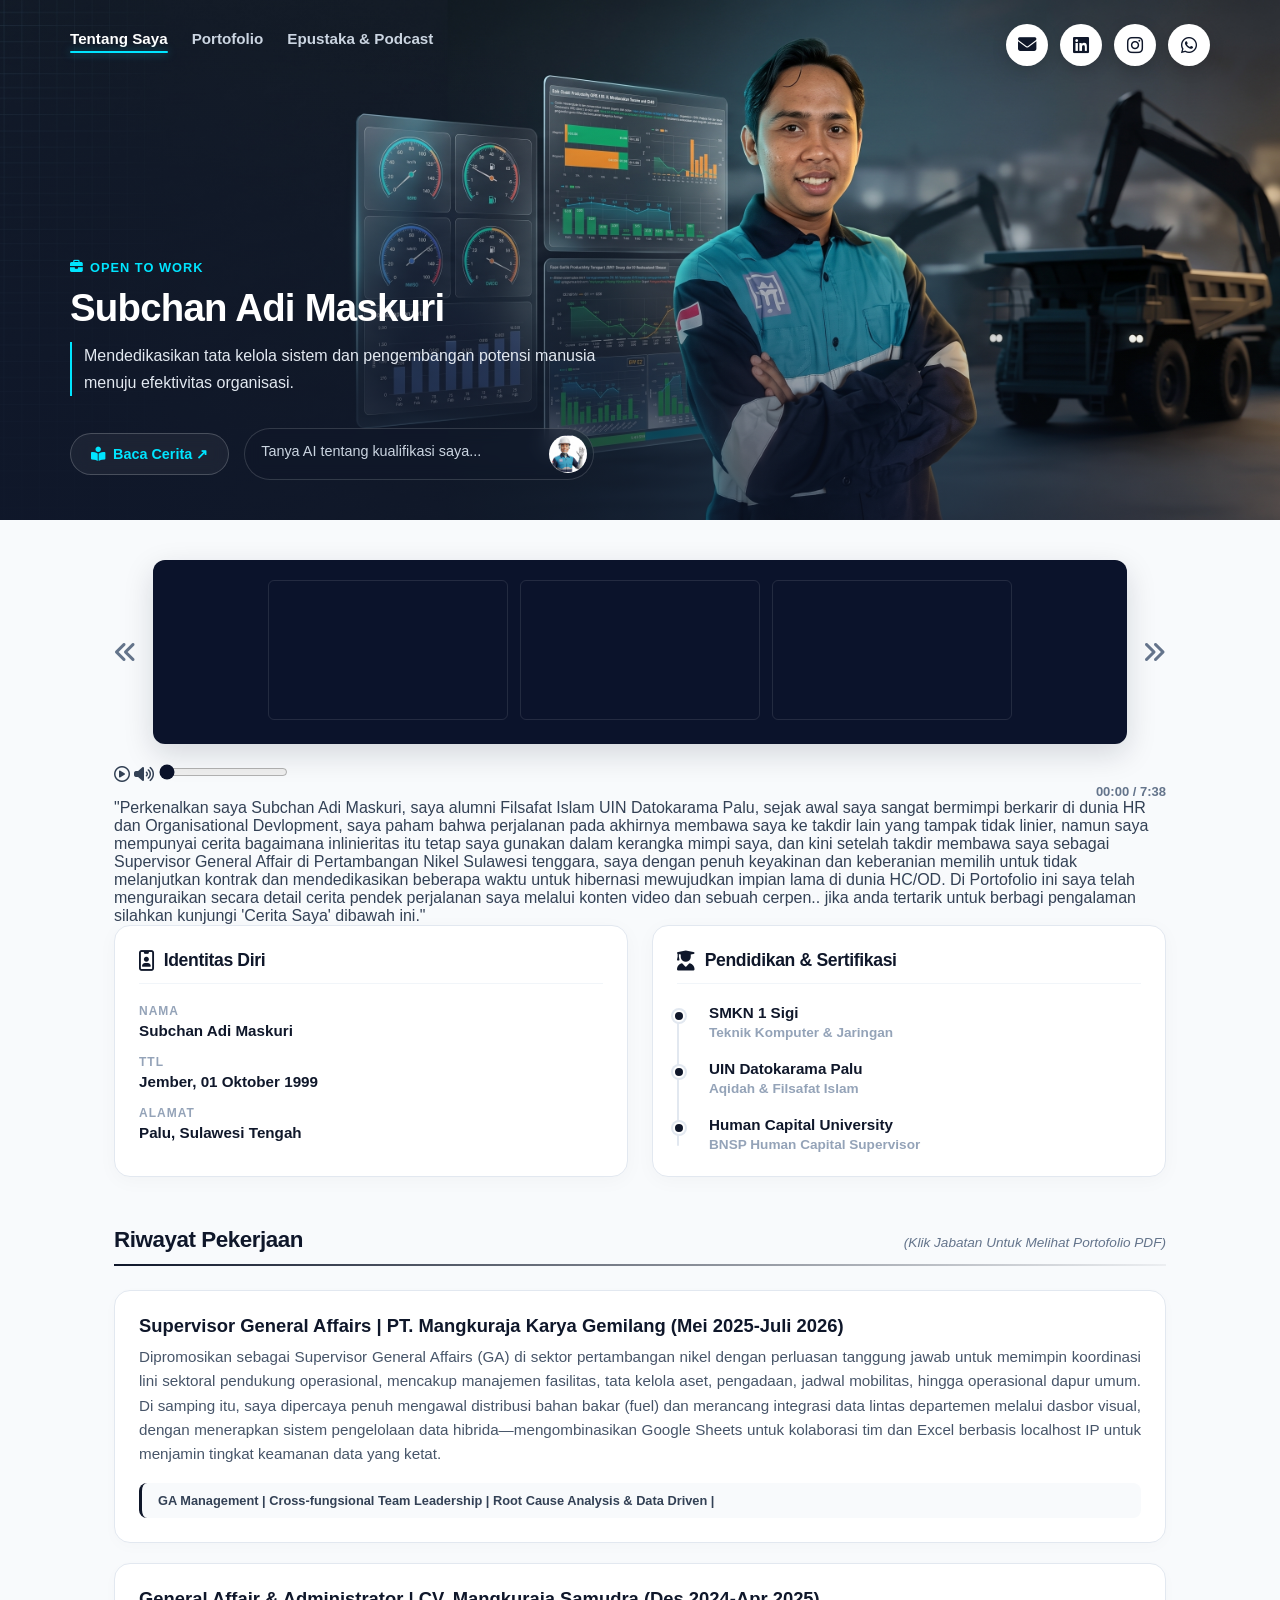
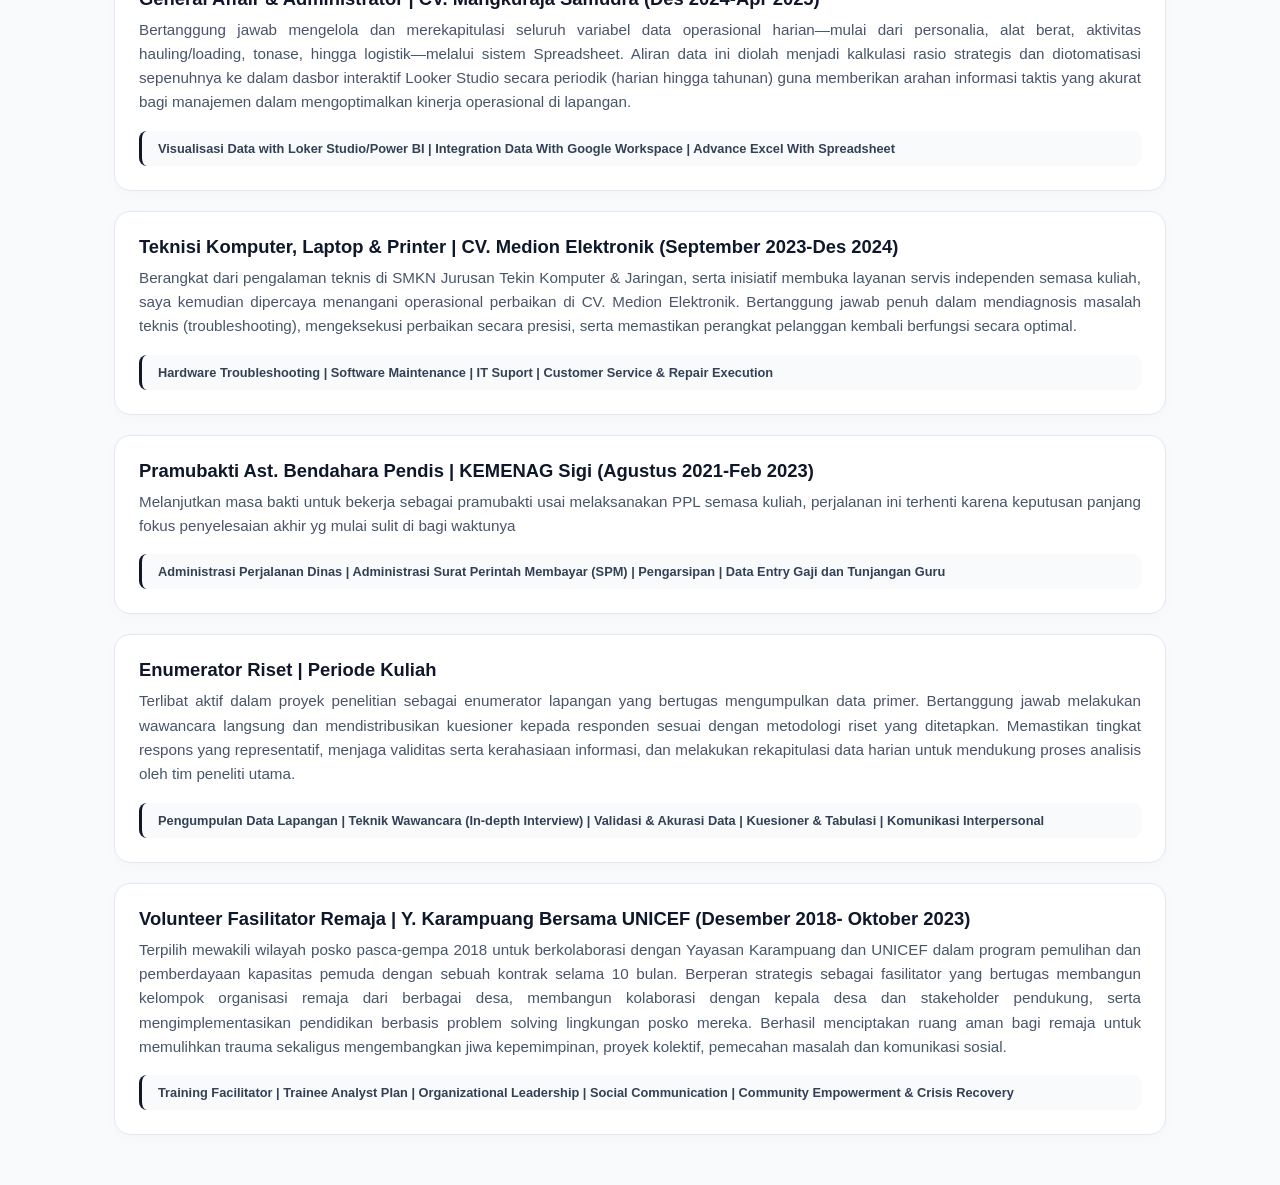
==== commit 903e9903: "index.html" ====
--- a/index.html
+++ b/index.html
@@ -88,28 +88,34 @@
   <div class="container">
   
   <!-- ==========================================
-       MENU LAMA DI SINI SUDAH SAYA HAPUS AGAR TIDAK DOUBLE
+       WORKSPACE: UNIFIED DOSSIER CARD
        ========================================== -->
-
-  <div class="gallery-audio-section">
-    <div class="slider-container">
-      <i class="fa-solid fa-angles-left nav-arrow left-arrow"></i>
-      <div class="slider-wrapper" id="sliderWrapper"></div>
-      <i class="fa-solid fa-angles-right nav-arrow right-arrow"></i>
-    </div>
-    <div class="audio-player">
+  <div class="unified-dossier-card">
+    
+    <!-- Lapisan Atas: Jendela Visual -->
+    <div class="dossier-viewfinder">
+      <div class="slider-container">
+        <i class="fa-solid fa-angles-left nav-arrow left-arrow"></i>
+        <div class="slider-wrapper" id="sliderWrapper"></div>
+        <i class="fa-solid fa-angles-right nav-arrow right-arrow"></i>
+      </div>
+    </div>
+
+    <!-- Lapisan Tengah: Konsol Audio Terintegrasi -->
+    <div class="dossier-audio-console">
       <i id="playBtn" class="fa-regular fa-circle-play"></i>
       <i class="fa-solid fa-volume-high"></i>
       <input type="range" id="seekSlider" value="0" min="0" step="1">
       <div class="audio-time"><span id="currentTime">00:00</span> / <span id="durationTime">--:--</span></div>
       <audio id="perkenalanAudio" src="Tentang%20Saya/Perkenalan.mp3"></audio>
     </div>
+
+    <!-- Lapisan Bawah: Catatan Refleksi -->
+    <div class="dossier-narrative">
+      "Perkenalkan saya Subchan Adi Maskuri, saya alumni Filsafat Islam UIN Datokarama Palu, sejak awal saya sangat bermimpi berkarir di dunia HR dan Organisational Devlopment, saya paham bahwa perjalanan pada akhirnya membawa saya ke takdir lain yang tampak tidak linier, namun saya mempunyai cerita bagaimana inlinieritas itu tetap saya gunakan dalam kerangka mimpi saya, dan kini setelah takdir membawa saya sebagai Supervisor General Affair di Pertambangan Nikel Sulawesi tenggara, saya dengan penuh keyakinan dan keberanian memilih untuk tidak melanjutkan kontrak dan mendedikasikan beberapa waktu untuk hibernasi mewujudkan impian lama di dunia HC/OD. Di Portofolio ini saya telah menguraikan secara detail cerita pendek perjalanan saya melalui konten video dan sebuah cerpen.. jika anda tertarik untuk berbagi pengalaman silahkan kunjungi 'Cerita Saya' dibawah ini."
+    </div>
   </div>
-
-  <div class="narasi-text">
-    "Perkenalkan saya Subchan Adi Maskuri, saya alumni Filsafat Islam UIN Datokarama Palu, sejak awal saya sangat bermimpi berkarir di dunia HR dan Organisational Devlopment, saya paham bahwa perjalanan pada akhirnya membawa saya ke takdir lain yang tampak tidak linier, namun saya mempunyai cerita bagaimana inlinieritas itu tetap saya gunakan dalam kerangka mimpi saya, dan kini setelah takdir membawa saya sebagai Supervisor General Affair di Pertambangan Nikel Sulawesi tenggara, saya dengan penuh keyakinan dan keberanian memilih untuk tidak melanjutkan kontrak dan mendedikasikan beberapa waktu untuk hibernasi mewujudkan impian lama di dunia HC/OD. Di Portofolio ini saya telah menguraikan secara detail cerita pendek perjalanan saya melalui konten video dan sebuah cerpen.. jika anda tertarik untuk berbagi pengalaman silahkan kunjungi "Cerita Saya" dibawah ini."
-  </div>
-
+    
   <!-- ==========================================
        TAHAP 3: BENTO GRID LAYOUT (Tinggal 2 Kartu Saja)
        ========================================== -->
--- a/style.css
+++ b/style.css
@@ -1,3 +1,23 @@
+/* ==========================================
+   SISTEM TOKEN WARNA & TIPOGRAFI GLOBAL
+   ========================================== */
+:root {
+  --color-slate-navy: #0F172A;
+  --color-alabaster: #F8FAFC;
+  --color-kinetic-cyan: #0284C7;
+  --color-terracotta: #D97706;
+}
+
+h1, h2, h3 {
+  font-weight: 700;
+  line-height: 1.2;
+  letter-spacing: -0.02em;
+}
+
+p, .narasi-text, .job-desc {
+  font-weight: 400;
+  line-height: 1.7; /* Ruang napas ekstrem untuk menurunkan beban kognitif */
+}
 /* ==========================================
    RESET & BASE STYLE
    ========================================== */
@@ -6,12 +26,12 @@
 .container { max-width: 1100px; margin: 0 auto; padding: 0 24px; background: transparent; box-shadow: none; }
 
 /* ==========================================
-   TAHAP 1: HERO BANNER & GLASSMORPHISM WIDGET
+   TAHAP 1: HERO BANNER, FLEX ROW & AI SEARCH PILL
    ========================================== */
 .hero-section {
   position: relative;
   width: 100%;
-  min-height: 550px;
+  min-height: 520px;
   background-image: linear-gradient(to top right, rgba(15, 23, 42, 0.95) 0%, rgba(15, 23, 42, 0.5) 40%, transparent 65%), url('Header%20Cover.png'); 
   background-size: cover;
   background-position: right center;
@@ -19,48 +39,83 @@
   display: flex;
   align-items: flex-end; 
   padding-bottom: 40px; 
-  overflow: hidden;
   box-sizing: border-box;
   margin-bottom: 40px;
 }
-.hero-container { max-width: 1200px; margin: 0 auto; width: 100%; padding: 0 30px; z-index: 2; padding-top: 100px; }
-.hero-content { max-width: 480px; display: flex; flex-direction: column; gap: 16px; }
+
+/* KUNCI PERBAIKAN: z-index: 2 DIHAPUS dari sini agar Widget AI tidak terkurung! */
+.hero-container { max-width: 1200px; margin: 0 auto; width: 100%; padding: 0 30px; padding-top: 100px; }
+
+.hero-content { max-width: 550px; display: flex; flex-direction: column; gap: 12px; }
 
 /* Styling Teks Banner */
 .hero-eyebrow { font-size: 0.8rem; font-weight: 700; color: #00E5FF; text-transform: uppercase; letter-spacing: 1px; display: flex; align-items: center; gap: 6px; }
 .hero-title { font-size: clamp(1.8rem, 3vw, 2.4rem); font-weight: 700; color: #FFFFFF; line-height: 1.1; margin: 0; }
-.hero-description { font-size: 0.9rem; color: #e2e8f0; line-height: 1.5; margin: 0; font-style: italic; border-left: 2px solid #00E5FF; padding-left: 10px; }
-
-/* ==========================================
-   WIDGET AI TRANSPARAN (GLASSMORPHISM)
-   ========================================== */
-.hero-ai-widget { 
-  background: rgba(15, 23, 42, 0.4); /* Efek Kaca Gelap */
-  border: 1px solid rgba(255, 255, 255, 0.15); 
+.hero-description { font-size: 1rem; color: #e2e8f0; margin: 0; font-weight: 400; border-left: 2px solid #00E5FF; padding-left: 12px; }
+
+/* ==========================================
+   FLEX ROW: TOMBOL CERITA & AI SEARCH PILL
+   ========================================== */
+.hero-cta-row { display: flex; flex-direction: row; align-items: center; gap: 15px; width: 100%; flex-wrap: wrap; }
+
+/* Tombol Baca Cerita */
+.hero-story-btn {
+  background: rgba(255, 255, 255, 0.05); border: 1px solid rgba(255, 255, 255, 0.2); backdrop-filter: blur(8px);
+  color: #00E5FF; padding: 12px 20px; border-radius: 50px; font-weight: 600; font-size: 0.9rem; text-decoration: none;
+  display: inline-flex; align-items: center; gap: 8px; transition: all 0.3s ease; white-space: nowrap;
+}
+.hero-story-btn:hover { background: #00E5FF; color: #0f172a; transform: translateY(-2px); }
+
+/* WIDGET AI MODE PILL KAPSUL (Transparan & Ramping) */
+.hero-ai-pill { transition: all 0.3s cubic-bezier(0.25, 0.8, 0.25, 1); }
+
+.hero-ai-pill:not(.fullscreen-mode) { 
+  background: rgba(15, 23, 42, 0.4); border: 1px solid rgba(255, 255, 255, 0.15); 
   backdrop-filter: blur(8px); -webkit-backdrop-filter: blur(8px); 
-  border-radius: 12px; padding: 16px; width: 100%; max-width: 480px; 
-  transition: all 0.3s ease; 
-}
-.hero-ai-widget:not(.fullscreen-mode):hover { background: rgba(15, 23, 42, 0.6); border-color: rgba(255, 255, 255, 0.3); }
-
-/* BUG FIXED: Ukuran Maskot Dikunci agar Tidak Raksasa! */
-.ai-mascot { width: 45px; height: 45px; object-fit: cover; border-radius: 50%; border: 2px solid rgba(255,255,255,0.2); }
-
-/* Komponen dalam Widget AI Banner */
-.hero-ai-widget:not(.fullscreen-mode) .ai-header { display: flex; padding: 0; background: transparent; border: none; margin-bottom: 12px; }
-.hero-ai-widget:not(.fullscreen-mode) .ai-header-title { display: flex; align-items: center; gap: 12px; }
-.hero-ai-widget:not(.fullscreen-mode) .ai-title-text strong { display: block; color: #ffffff; font-size: 0.9rem; font-weight: 700; }
-.hero-ai-widget:not(.fullscreen-mode) .ai-title-text span { display: block; font-size: 0.7rem; color: #00E5FF; font-weight: 700; text-transform: uppercase; letter-spacing: 0.5px; margin-top: 2px;}
-.hero-ai-widget:not(.fullscreen-mode) .ai-input-wrapper { display: flex; gap: 10px; padding: 0; background: transparent; border: none; }
-.hero-ai-widget:not(.fullscreen-mode) .ai-input { width: 100%; height: 42px; padding: 10px 14px; font-size: 0.9rem; border: 1px solid rgba(255, 255, 255, 0.2); border-radius: 8px; resize: none; background: rgba(255, 255, 255, 0.05); color: #ffffff; transition: all 0.3s; }
-.hero-ai-widget:not(.fullscreen-mode) .ai-input::placeholder { color: #cbd5e1; }
-.hero-ai-widget:not(.fullscreen-mode) .ai-input:focus { border-color: #00E5FF; background: rgba(0, 0, 0, 0.3); outline: none; }
-.hero-ai-widget:not(.fullscreen-mode) .send-ai-btn { display: none; } 
-.hero-ai-widget:not(.fullscreen-mode) .ai-chat-area { display: none; }
-
-/* LINK CERITA MELAYANG (Tanpa Background Kotak) */
-.hero-text-link { display: inline-flex; align-items: center; gap: 10px; color: #00E5FF; text-decoration: none; font-weight: 600; font-size: 0.95rem; transition: all 0.3s ease; padding: 10px 0; }
-.hero-text-link:hover { color: #ffffff; transform: translateX(5px); }
+  border-radius: 50px; padding: 6px 6px 6px 16px; 
+  display: flex; align-items: center; flex: 1; min-width: 280px; max-width: 350px;
+}
+.hero-ai-pill:not(.fullscreen-mode):hover { background: rgba(15, 23, 42, 0.6); border-color: rgba(255, 255, 255, 0.3); }
+
+/* Menyembunyikan Header dan Chat saat mode Kapsul/Pill */
+.hero-ai-pill:not(.fullscreen-mode) .ai-header,
+.hero-ai-pill:not(.fullscreen-mode) .ai-chat-area,
+.hero-ai-pill:not(.fullscreen-mode) .close-ai-btn { display: none; }
+
+/* Merubah Input Wrapper menjadi bentuk Search Bar */
+.hero-ai-pill:not(.fullscreen-mode) .ai-input-wrapper { display: flex; width: 100%; padding: 0; background: transparent; border: none; align-items: center; gap: 10px; }
+.hero-ai-pill:not(.fullscreen-mode) .ai-input { 
+  width: 100%; height: 36px; padding: 7px 0; font-size: 0.9rem; border: none; border-radius: 0; 
+  background: transparent; color: #ffffff; resize: none; overflow: hidden; white-space: nowrap; cursor: text;
+}
+.hero-ai-pill:not(.fullscreen-mode) .ai-input::placeholder { color: #cbd5e1; }
+.hero-ai-pill:not(.fullscreen-mode) .ai-input:focus { outline: none; box-shadow: none; border: none; }
+
+/* Tombol Kirim disulap menjadi Avatar AI di mode Pill */
+.hero-ai-pill:not(.fullscreen-mode) .send-ai-btn { 
+  display: flex; 
+  background-image: url('Robot_AI.png');
+  background-size: cover;
+  background-position: top center; /* Memastikan wajah robot presisi di tengah */
+  background-color: transparent; 
+  border: 1px solid rgba(255, 255, 255, 0.3); 
+  border-radius: 50%; 
+  width: 38px; height: 38px; /* Diperbesar sedikit agar wajah lebih jelas */
+  justify-content: center; align-items: center; flex-shrink: 0; cursor: pointer;
+  transition: all 0.3s ease;
+}
+
+/* Menyembunyikan ikon di dalam tombol (hanya saat mode Pill) */
+.hero-ai-pill:not(.fullscreen-mode) .send-ai-btn i {
+  display: none;
+}
+
+/* Efek menyala (Glow) saat kursor diarahkan ke Avatar AI */
+.hero-ai-pill:not(.fullscreen-mode) .send-ai-btn:hover { 
+  transform: scale(1.15); 
+  border-color: #00E5FF;
+  box-shadow: 0 0 12px rgba(0, 229, 255, 0.5);
+}
 
 /* ==========================================
    TAHAP 2: NAVIGASI & SOCIAL BAR (TRANSPARENT & WIDER)
@@ -132,9 +187,33 @@
    RIWAYAT PEKERJAAN (MODERN CARDS)
    ========================================== */
 .riwayat-pekerjaan-section { width: 100%; margin-bottom: 50px; }
-.section-title-line { border-bottom: 2px solid #e2e8f0; padding-bottom: 12px; margin-bottom: 24px; display: flex; justify-content: space-between; align-items: baseline; }
-.section-title-line h3 { font-size: 1.4rem; color: #0f172a; }
-.sub-info { font-size: 0.8rem; color: #94a3b8; font-style: italic; }
+
+/* Wrapper Judul & Keterangan */
+.section-title-line { 
+  padding-bottom: 12px; 
+  margin-bottom: 24px; 
+  display: flex; 
+  justify-content: space-between; 
+  align-items: baseline; 
+  position: relative; /* Menjadi jangkar untuk garis gradasi di bawahnya */
+  border-bottom: none; /* Menghapus garis kaku bawaan sebelumnya */
+}
+
+/* Garis Pemisah Gradasi Melalui Pseudo-element (Sangat Elegan) */
+.section-title-line::after {
+  content: '';
+  position: absolute;
+  bottom: 0;
+  left: 0;
+  width: 100%;
+  height: 1.5px; /* Tipis namun tegas */
+  background: linear-gradient(to right, #0F172A 0%, rgba(15, 23, 42, 0.05) 100%);
+}
+
+.section-title-line h3 { font-size: 1.4rem; color: #0f172a; margin: 0; }
+
+/* Keterangan Teks Kanan (Abu-abu Netral) */
+.sub-info { font-size: 0.85rem; color: #64748B; font-style: italic; font-weight: 500; }
 .job-item { background: #ffffff; border: 1px solid #e2e8f0; border-radius: 16px; padding: 24px; margin-bottom: 20px; box-shadow: 0 4px 15px rgba(0,0,0,0.02); transition: transform 0.3s, box-shadow 0.3s; }
 .job-item:hover { transform: translateY(-3px); box-shadow: 0 8px 25px rgba(0,0,0,0.06); }
 .job-title-link { display: inline-block; font-weight: 700; font-size: 1.15rem; margin-bottom: 8px; color: #0f172a; text-decoration: none; transition: color 0.2s; }
@@ -145,14 +224,21 @@
 .job-highlights { font-size: 0.8rem; color: #334155; background: #f8fafc; padding: 10px 16px; border-radius: 8px; border-left: 3px solid #0f172a; font-weight: 600; }
 
 /* ==========================================
-   AI WIDGET FULLSCREEN & LIGHTBOX (BUG FIXED)
-   ========================================== */
-#aiWidget.fullscreen-mode { position: fixed; top: 50%; left: 50%; transform: translate(-50%, -50%); width: 90vw; max-width: 800px; height: 85vh; z-index: 10000; box-shadow: 0 10px 50px rgba(0,0,0,0.4); display: flex; flex-direction: column; border-radius: 16px; background: #ffffff; border: none; }
+   AI WIDGET FULLSCREEN (BUG FIXED - MUNCUL SEMPURNA)
+   ========================================== */
+#aiWidget.fullscreen-mode { position: fixed; top: 50%; left: 50%; transform: translate(-50%, -50%); width: 90vw; max-width: 800px; height: 85vh; z-index: 100000; box-shadow: 0 10px 50px rgba(0,0,0,0.4); display: flex; flex-direction: column; border-radius: 16px; background: #ffffff; border: none; padding: 0; }
 #aiWidget.fullscreen-mode .close-ai-btn { display: block; position: absolute; top: 12px; right: 20px; font-size: 32px; color: #94a3b8; background: none; border: none; cursor: pointer; transition: color 0.2s; }
 #aiWidget.fullscreen-mode .close-ai-btn:hover { color: #ef4444; }
-#aiWidget.fullscreen-mode .ai-chat-area { display: flex; flex-direction: column; gap: 15px; border-top: 1px solid #e2e8f0; border-bottom: 1px solid #e2e8f0; padding: 24px; flex: 1; font-size: 0.95rem; background: #f8fafc; overflow-y: auto; }
-#aiWidget.fullscreen-mode .send-ai-btn { display: flex; }
-#aiWidget.fullscreen-mode .ai-input { height: 60px; }
+#aiWidget.fullscreen-mode .ai-header { display: flex; align-items: center; padding: 16px 24px; background: #f8fafc; border-bottom: 1px solid #e2e8f0; border-radius: 16px 16px 0 0; }
+#aiWidget.fullscreen-mode .ai-mascot { width: 45px; height: 45px; object-fit: cover; border-radius: 50%; border: 2px solid #e2e8f0; margin-right: 12px; }
+#aiWidget.fullscreen-mode .ai-title-text strong { display: block; font-size: 0.95rem; color: #0f172a; font-weight: 700; }
+#aiWidget.fullscreen-mode .ai-title-text span { display: block; font-size: 0.7rem; color: #000080; font-weight: 700; text-transform: uppercase; }
+#aiWidget.fullscreen-mode .ai-chat-area { display: flex; flex-direction: column; gap: 15px; padding: 24px; flex: 1; font-size: 0.95rem; background: #f8fafc; overflow-y: auto; }
+#aiWidget.fullscreen-mode .ai-input-wrapper { display: flex; gap: 10px; padding: 16px 24px; background: #ffffff; border-top: 1px solid #e2e8f0; border-radius: 0 0 16px 16px; align-items: flex-end; }
+#aiWidget.fullscreen-mode .ai-input { width: 100%; height: 60px; padding: 12px 16px; font-size: 0.95rem; border: 1px solid #cbd5e1; border-radius: 8px; background: #f8fafc; color: #334155; resize: none; }
+#aiWidget.fullscreen-mode .ai-input:focus { border-color: #000080; background: #ffffff; box-shadow: 0 0 0 3px rgba(0, 0, 128, 0.1); outline: none; }
+#aiWidget.fullscreen-mode .send-ai-btn { display: flex; background: #f1f5f9; color: #000080; border: none; border-radius: 8px; width: 50px; height: 50px; justify-content: center; align-items: center; cursor: pointer; font-size: 18px; transition: 0.2s; }
+#aiWidget.fullscreen-mode .send-ai-btn:hover { background: #000080; color: #ffffff; transform: translateY(-2px); }
 
 .chat-message { max-width: 85%; padding: 14px 18px; border-radius: 12px; line-height: 1.5; font-size: 0.95rem; animation: popIn 0.3s ease; }
 .ai-msg { background: #ffffff; color: #334155; align-self: flex-start; border-bottom-left-radius: 4px; border: 1px solid #e2e8f0; box-shadow: 0 2px 5px rgba(0,0,0,0.02); }
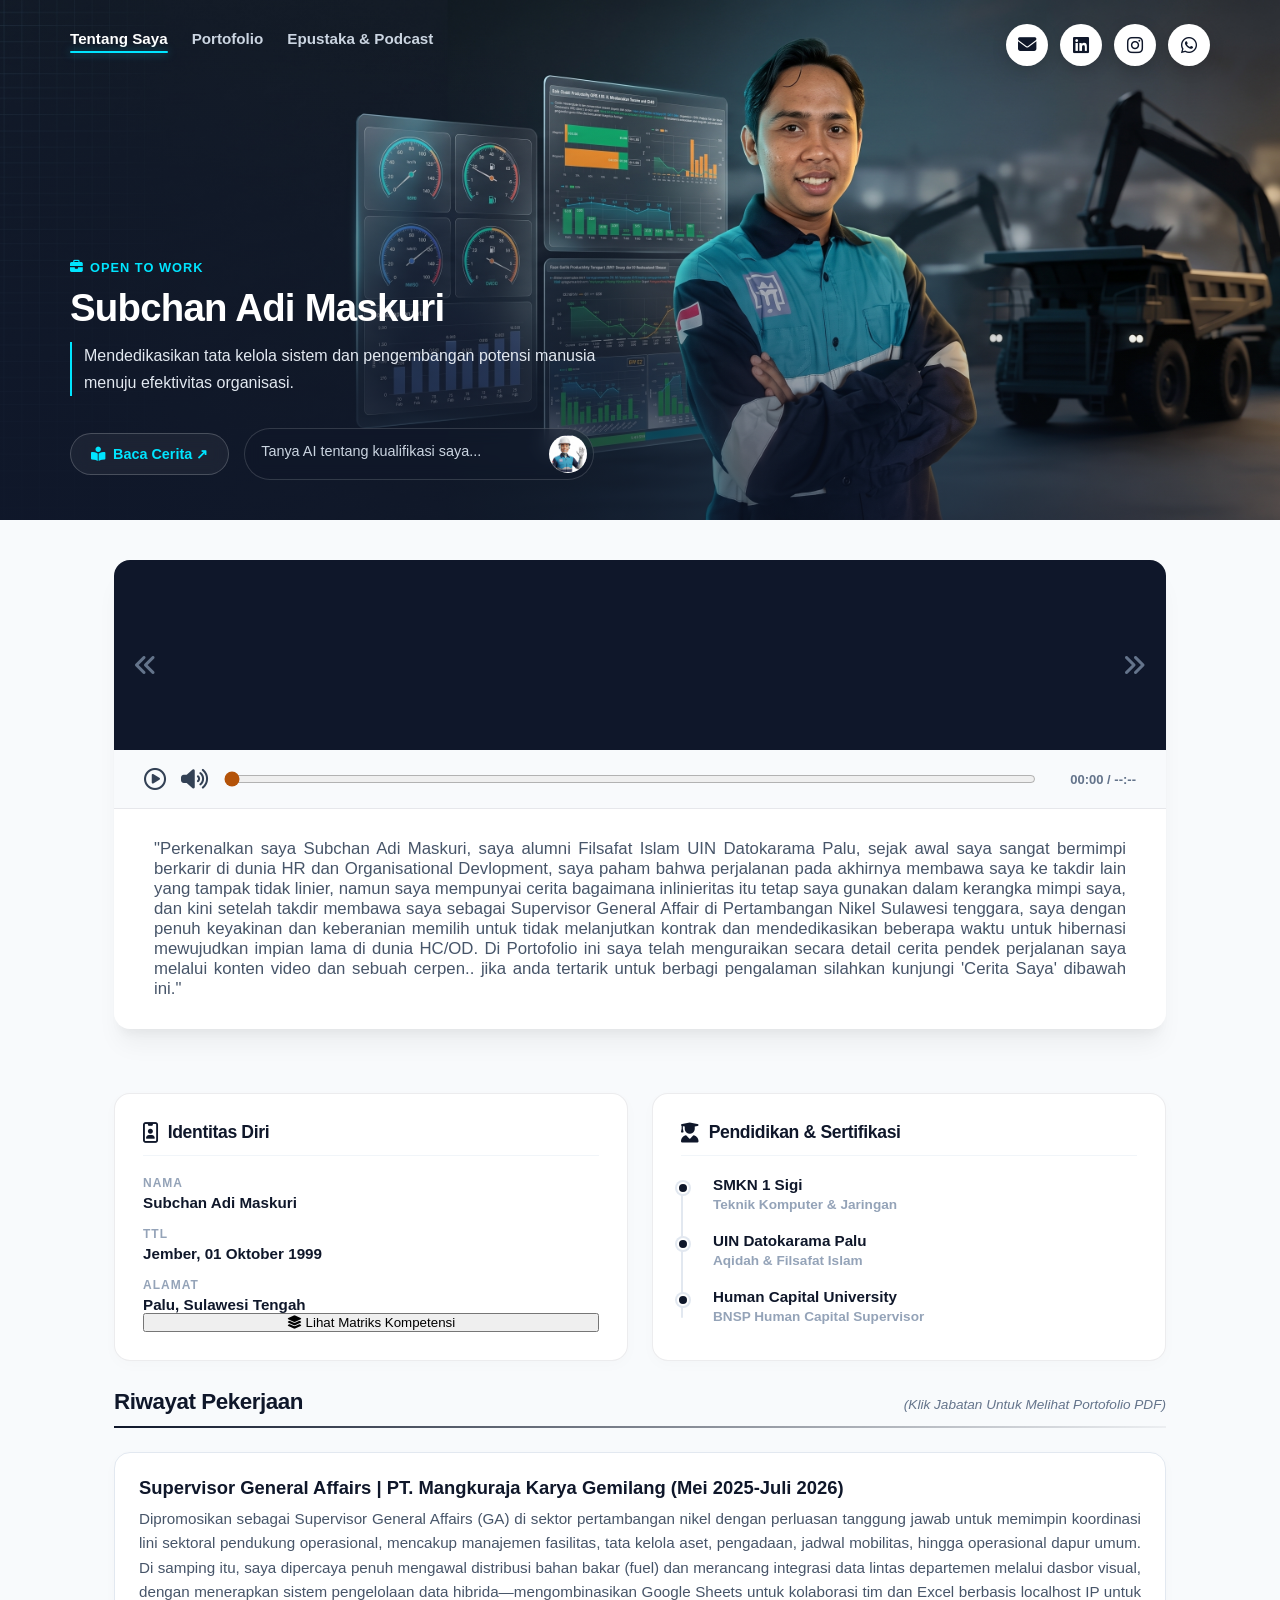
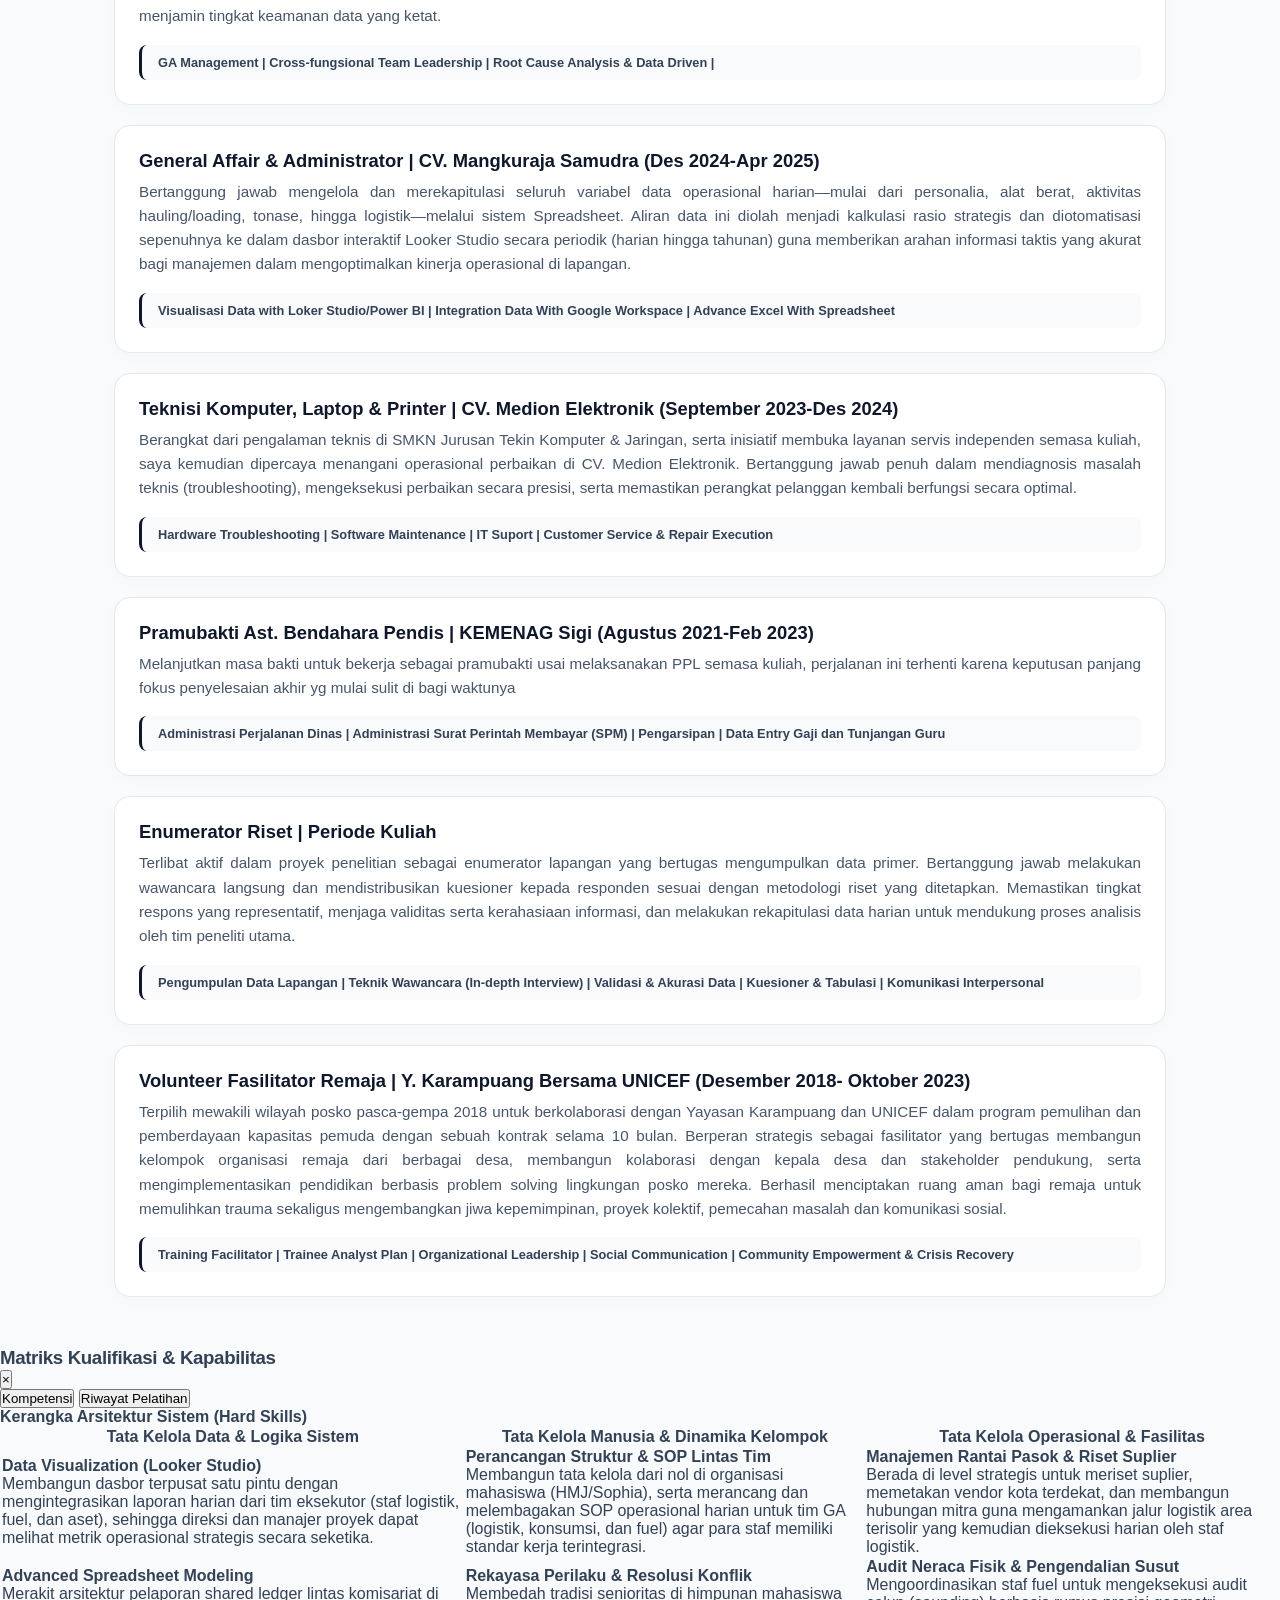
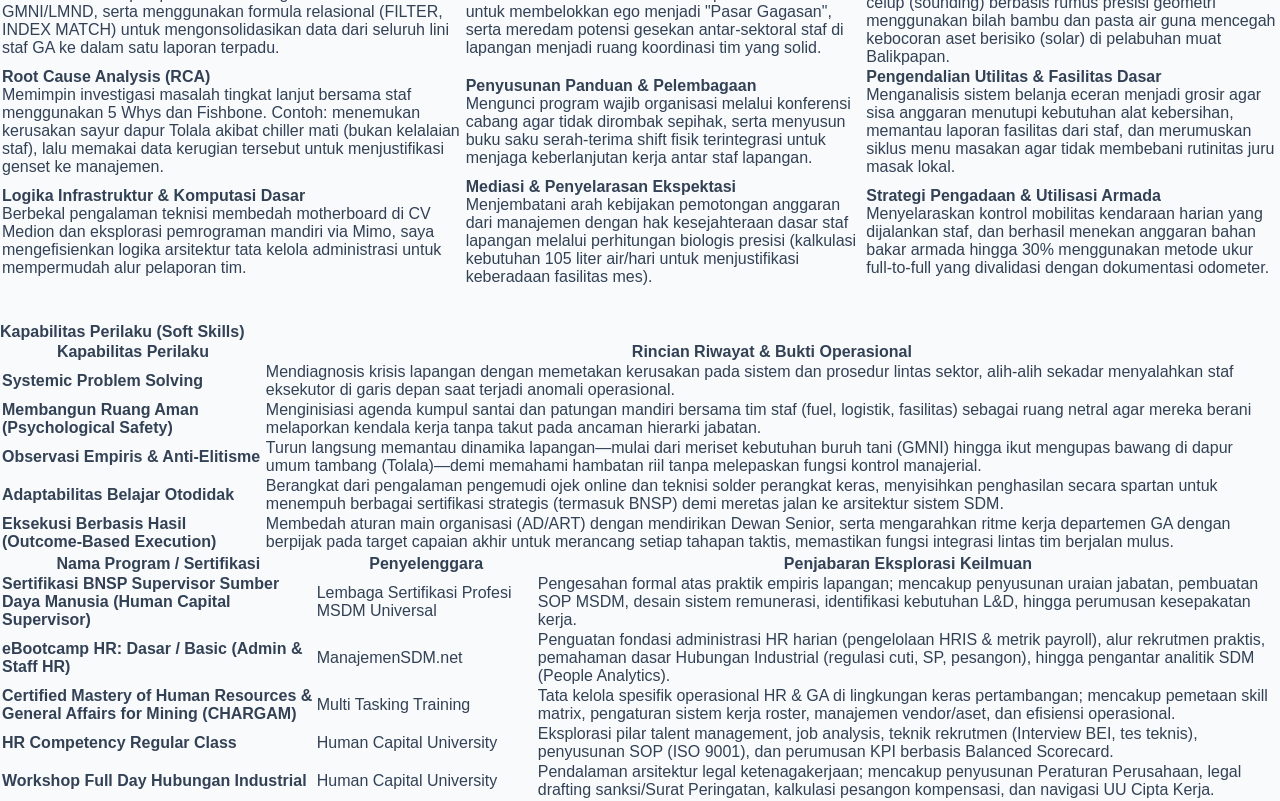
==== commit c33adea8: "index.html" ====
--- a/index.html
+++ b/index.html
@@ -129,6 +129,11 @@
         <li><span class="bento-label">TTL</span><span class="bento-value">Jember, 01 Oktober 1999</span></li>
         <li><span class="bento-label">Alamat</span><span class="bento-value">Palu, Sulawesi Tengah</span></li>
       </ul>
+      
+      <!-- TAMBAHAN TOMBOL PEMICU MODAL -->
+      <button id="openCompetencyModal" class="btn-outline-modal">
+        <i class="fa-solid fa-layer-group"></i> Lihat Matriks Kompetensi
+      </button>
     </div>
     
     <!-- KARTU 2: PENDIDIKAN (Timeline) -->
@@ -210,6 +215,138 @@
   <div class="lightbox-content" id="lightboxContent"></div>
 </div>
 
+  <!-- ==========================================
+     MODAL MATRIKS KOMPETENSI (POP-UP)
+     ========================================== -->
+<div id="competencyOverlay" class="competency-overlay"></div>
+<div id="competencyModal" class="competency-modal">
+  
+  <div class="modal-header">
+    <h3 class="modal-title">Matriks Kualifikasi & Kapabilitas</h3>
+    <button id="closeCompetencyModal" class="close-modal-btn">&times;</button>
+  </div>
+
+  <div class="modal-tabs">
+    <button class="tab-btn active" data-target="tab-kompetensi">Kompetensi</button>
+    <button class="tab-btn" data-target="tab-pelatihan">Riwayat Pelatihan</button>
+  </div>
+
+  <div class="modal-body">
+    <!-- TAB 1: KOMPETENSI -->
+    <div id="tab-kompetensi" class="tab-content active">
+      <h4 class="table-section-title">Kerangka Arsitektur Sistem (Hard Skills)</h4>
+      <div class="table-responsive">
+        <table class="modern-table">
+          <thead>
+            <tr>
+              <th>Tata Kelola Data & Logika Sistem</th>
+              <th>Tata Kelola Manusia & Dinamika Kelompok</th>
+              <th>Tata Kelola Operasional & Fasilitas</th>
+            </tr>
+          </thead>
+          <tbody>
+            <tr>
+              <td><strong>Data Visualization (Looker Studio)</strong><br>Membangun dasbor terpusat satu pintu dengan mengintegrasikan laporan harian dari tim eksekutor (staf logistik, fuel, dan aset), sehingga direksi dan manajer proyek dapat melihat metrik operasional strategis secara seketika.</td>
+              <td><strong>Perancangan Struktur & SOP Lintas Tim</strong><br>Membangun tata kelola dari nol di organisasi mahasiswa (HMJ/Sophia), serta merancang dan melembagakan SOP operasional harian untuk tim GA (logistik, konsumsi, dan fuel) agar para staf memiliki standar kerja terintegrasi.</td>
+              <td><strong>Manajemen Rantai Pasok & Riset Suplier</strong><br>Berada di level strategis untuk meriset suplier, memetakan vendor kota terdekat, dan membangun hubungan mitra guna mengamankan jalur logistik area terisolir yang kemudian dieksekusi harian oleh staf logistik.</td>
+            </tr>
+            <tr>
+              <td><strong>Advanced Spreadsheet Modeling</strong><br>Merakit arsitektur pelaporan shared ledger lintas komisariat di GMNI/LMND, serta menggunakan formula relasional (FILTER, INDEX MATCH) untuk mengonsolidasikan data dari seluruh lini staf GA ke dalam satu laporan terpadu.</td>
+              <td><strong>Rekayasa Perilaku & Resolusi Konflik</strong><br>Membedah tradisi senioritas di himpunan mahasiswa untuk membelokkan ego menjadi "Pasar Gagasan", serta meredam potensi gesekan antar-sektoral staf di lapangan menjadi ruang koordinasi tim yang solid.</td>
+              <td><strong>Audit Neraca Fisik & Pengendalian Susut</strong><br>Mengoordinasikan staf fuel untuk mengeksekusi audit celup (sounding) berbasis rumus presisi geometri menggunakan bilah bambu dan pasta air guna mencegah kebocoran aset berisiko (solar) di pelabuhan muat Balikpapan.</td>
+            </tr>
+            <tr>
+              <td><strong>Root Cause Analysis (RCA)</strong><br>Memimpin investigasi masalah tingkat lanjut bersama staf menggunakan 5 Whys dan Fishbone. Contoh: menemukan kerusakan sayur dapur Tolala akibat chiller mati (bukan kelalaian staf), lalu memakai data kerugian tersebut untuk menjustifikasi genset ke manajemen.</td>
+              <td><strong>Penyusunan Panduan & Pelembagaan</strong><br>Mengunci program wajib organisasi melalui konferensi cabang agar tidak dirombak sepihak, serta menyusun buku saku serah-terima shift fisik terintegrasi untuk menjaga keberlanjutan kerja antar staf lapangan.</td>
+              <td><strong>Pengendalian Utilitas & Fasilitas Dasar</strong><br>Menganalisis sistem belanja eceran menjadi grosir agar sisa anggaran menutupi kebutuhan alat kebersihan, memantau laporan fasilitas dari staf, dan merumuskan siklus menu masakan agar tidak membebani rutinitas juru masak lokal.</td>
+            </tr>
+            <tr>
+              <td><strong>Logika Infrastruktur & Komputasi Dasar</strong><br>Berbekal pengalaman teknisi membedah motherboard di CV Medion dan eksplorasi pemrograman mandiri via Mimo, saya mengefisienkan logika arsitektur tata kelola administrasi untuk mempermudah alur pelaporan tim.</td>
+              <td><strong>Mediasi & Penyelarasan Ekspektasi</strong><br>Menjembatani arah kebijakan pemotongan anggaran dari manajemen dengan hak kesejahteraan dasar staf lapangan melalui perhitungan biologis presisi (kalkulasi kebutuhan 105 liter air/hari untuk menjustifikasi keberadaan fasilitas mes).</td>
+              <td><strong>Strategi Pengadaan & Utilisasi Armada</strong><br>Menyelaraskan kontrol mobilitas kendaraan harian yang dijalankan staf, dan berhasil menekan anggaran bahan bakar armada hingga 30% menggunakan metode ukur full-to-full yang divalidasi dengan dokumentasi odometer.</td>
+            </tr>
+          </tbody>
+        </table>
+      </div>
+
+      <h4 class="table-section-title" style="margin-top: 35px;">Kapabilitas Perilaku (Soft Skills)</h4>
+      <div class="table-responsive">
+        <table class="modern-table">
+          <thead>
+            <tr>
+              <th>Kapabilitas Perilaku</th>
+              <th>Rincian Riwayat & Bukti Operasional</th>
+            </tr>
+          </thead>
+          <tbody>
+            <tr>
+              <td><strong>Systemic Problem Solving</strong></td>
+              <td>Mendiagnosis krisis lapangan dengan memetakan kerusakan pada sistem dan prosedur lintas sektor, alih-alih sekadar menyalahkan staf eksekutor di garis depan saat terjadi anomali operasional.</td>
+            </tr>
+            <tr>
+              <td><strong>Membangun Ruang Aman (Psychological Safety)</strong></td>
+              <td>Menginisiasi agenda kumpul santai dan patungan mandiri bersama tim staf (fuel, logistik, fasilitas) sebagai ruang netral agar mereka berani melaporkan kendala kerja tanpa takut pada ancaman hierarki jabatan.</td>
+            </tr>
+            <tr>
+              <td><strong>Observasi Empiris & Anti-Elitisme</strong></td>
+              <td>Turun langsung memantau dinamika lapangan—mulai dari meriset kebutuhan buruh tani (GMNI) hingga ikut mengupas bawang di dapur umum tambang (Tolala)—demi memahami hambatan riil tanpa melepaskan fungsi kontrol manajerial.</td>
+            </tr>
+            <tr>
+              <td><strong>Adaptabilitas Belajar Otodidak</strong></td>
+              <td>Berangkat dari pengalaman pengemudi ojek online dan teknisi solder perangkat keras, menyisihkan penghasilan secara spartan untuk menempuh berbagai sertifikasi strategis (termasuk BNSP) demi meretas jalan ke arsitektur sistem SDM.</td>
+            </tr>
+            <tr>
+              <td><strong>Eksekusi Berbasis Hasil (Outcome-Based Execution)</strong></td>
+              <td>Membedah aturan main organisasi (AD/ART) dengan mendirikan Dewan Senior, serta mengarahkan ritme kerja departemen GA dengan berpijak pada target capaian akhir untuk merancang setiap tahapan taktis, memastikan fungsi integrasi lintas tim berjalan mulus.</td>
+            </tr>
+          </tbody>
+        </table>
+      </div>
+    </div>
+
+    <!-- TAB 2: RIWAYAT PELATIHAN -->
+    <div id="tab-pelatihan" class="tab-content">
+      <div class="table-responsive">
+        <table class="modern-table">
+          <thead>
+            <tr>
+              <th>Nama Program / Sertifikasi</th>
+              <th>Penyelenggara</th>
+              <th>Penjabaran Eksplorasi Keilmuan</th>
+            </tr>
+          </thead>
+          <tbody>
+            <tr>
+              <td><strong>Sertifikasi BNSP Supervisor Sumber Daya Manusia (Human Capital Supervisor)</strong></td>
+              <td>Lembaga Sertifikasi Profesi MSDM Universal</td>
+              <td>Pengesahan formal atas praktik empiris lapangan; mencakup penyusunan uraian jabatan, pembuatan SOP MSDM, desain sistem remunerasi, identifikasi kebutuhan L&D, hingga perumusan kesepakatan kerja.</td>
+            </tr>
+            <tr>
+              <td><strong>eBootcamp HR: Dasar / Basic (Admin & Staff HR)</strong></td>
+              <td>ManajemenSDM.net</td>
+              <td>Penguatan fondasi administrasi HR harian (pengelolaan HRIS & metrik payroll), alur rekrutmen praktis, pemahaman dasar Hubungan Industrial (regulasi cuti, SP, pesangon), hingga pengantar analitik SDM (People Analytics).</td>
+            </tr>
+            <tr>
+              <td><strong>Certified Mastery of Human Resources & General Affairs for Mining (CHARGAM)</strong></td>
+              <td>Multi Tasking Training</td>
+              <td>Tata kelola spesifik operasional HR & GA di lingkungan keras pertambangan; mencakup pemetaan skill matrix, pengaturan sistem kerja roster, manajemen vendor/aset, dan efisiensi operasional.</td>
+            </tr>
+            <tr>
+              <td><strong>HR Competency Regular Class</strong></td>
+              <td>Human Capital University</td>
+              <td>Eksplorasi pilar talent management, job analysis, teknik rekrutmen (Interview BEI, tes teknis), penyusunan SOP (ISO 9001), dan perumusan KPI berbasis Balanced Scorecard.</td>
+            </tr>
+            <tr>
+              <td><strong>Workshop Full Day Hubungan Industrial</strong></td>
+              <td>Human Capital University</td>
+              <td>Pendalaman arsitektur legal ketenagakerjaan; mencakup penyusunan Peraturan Perusahaan, legal drafting sanksi/Surat Peringatan, kalkulasi pesangon kompensasi, dan navigasi UU Cipta Kerja.</td>
+            </tr>
+          </tbody>
+        </table>
+      </div>
+    </div>
+  </div>
+</div>
 <script src="script.js"></script>
 </body>
 </html>
--- a/style.css
+++ b/style.css
@@ -134,28 +134,85 @@
 .social-note { font-size: 0.75rem; color: #ffffff; font-weight: 600; letter-spacing: 0.5px; text-shadow: 0 2px 4px rgba(0,0,0,0.8); margin-top: 4px; }
 
 /* ==========================================
-   GALERI & AUDIO
-   ========================================== */
-.gallery-audio-section { margin-bottom: 40px; }
-.slider-container { display: flex; align-items: center; justify-content: center; gap: 15px; margin-bottom: 20px; position: relative; }
-.nav-arrow { font-size: 24px; cursor: pointer; color: #64748b; transition: color 0.2s; z-index: 2; }
-.nav-arrow:hover { color: #0B132B; }
-
-.slider-wrapper { display: flex; gap: 12px; overflow: hidden; justify-content: center; align-items: center; min-height: 150px; flex: 1; z-index: 2; background-color: #0B132B; padding: 20px; border-radius: 12px; box-shadow: 0 10px 30px rgba(11, 19, 43, 0.15); }
+   WORKSPACE: UNIFIED DOSSIER CARD
+   ========================================== */
+.unified-dossier-card {
+  background-color: #ffffff;
+  border-radius: 16px;
+  overflow: hidden;
+  box-shadow: 0 20px 25px -5px rgba(0, 0, 0, 0.05), 0 10px 10px -5px rgba(0, 0, 0, 0.04);
+  margin-bottom: 64px; /* Ritme spasi besar untuk transisi section */
+}
+
+/* Jendela Visual (Galeri) */
+.dossier-viewfinder {
+  background-color: var(--color-slate-navy);
+  padding: 30px 20px 10px 20px;
+}
+.slider-container { display: flex; align-items: center; justify-content: center; gap: 15px; position: relative; }
+.slider-wrapper { display: flex; gap: 12px; overflow: hidden; justify-content: center; align-items: center; min-height: 150px; flex: 1; z-index: 2; }
 .slide-item { width: 240px; height: 140px; object-fit: cover; border-radius: 6px; border: 1px solid rgba(255,255,255,0.1); cursor: pointer; transition: 0.3s; }
 .slide-item:hover { transform: scale(1.05); border-color: #ffffff; z-index: 3; }
-
-.audio-player { display: flex; align-items: center; gap: 15px; background: #ffffff; padding: 12px 25px; border-radius: 50px; max-width: 600px; margin: 0 auto; border: 1px solid #e2e8f0; box-shadow: 0 4px 12px rgba(0,0,0,0.02); }
-.audio-player i { font-size: 22px; cursor: pointer; color: #0B132B; }
-.audio-time { font-size: 13px; color: #64748b; font-weight: 600; min-width: 85px; text-align: right; }
-#seekSlider { flex: 1; cursor: pointer; accent-color: #0B132B; }
-.narasi-text { font-size: 1rem; line-height: 1.8; color: #475569; margin-bottom: 40px; text-align: justify; padding: 0 10px; }
+.nav-arrow { font-size: 24px; cursor: pointer; color: #64748b; transition: color 0.2s; z-index: 2; }
+.nav-arrow:hover { color: #ffffff; }
+
+/* Konsol Audio Terintegrasi (Terkalibrasi Elegan) */
+.dossier-audio-console {
+  display: flex; align-items: center; gap: 15px; 
+  background: var(--color-alabaster); 
+  padding: 18px 30px; 
+  border-bottom: 1px solid rgba(15, 23, 42, 0.08);
+}
+.dossier-audio-console i { 
+  font-size: 22px; 
+  cursor: pointer; 
+  color: #334155; /* Slate Neutral yang tenang dan menyatu */
+  transition: transform 0.2s, color 0.2s; 
+}
+.dossier-audio-console i:hover { 
+  transform: scale(1.1); 
+  color: var(--color-kinetic-cyan); 
+}
+#seekSlider { 
+  flex: 1; 
+  cursor: pointer; 
+  accent-color: #B45309; /* Muted Amber gelap dengan saturasi rendah */
+}
+.audio-time { 
+  font-size: 13px; 
+  color: #64748b; 
+  font-weight: 600; 
+  min-width: 85px; 
+  text-align: right; 
+}
+
+/* Teks Narasi */
+.dossier-narrative {
+  padding: 30px 40px;
+  font-size: 1.05rem;
+  color: #475569;
+  text-align: justify;
+}
 
 /* ==========================================
    TAHAP 3: BENTO GRID LAYOUT
    ========================================== */
-.bento-grid-layout { display: grid; grid-template-columns: repeat(2, 1fr); gap: 24px; margin-bottom: 50px; }
-.bento-card { background: #ffffff; border: 1px solid #e2e8f0; border-radius: 16px; padding: 24px; box-shadow: 0 4px 20px rgba(0,0,0,0.03); transition: transform 0.3s ease, box-shadow 0.3s ease; display: flex; flex-direction: column; }
+.bento-grid-layout { 
+  display: grid; 
+  grid-template-columns: repeat(2, 1fr); 
+  gap: 24px; 
+  margin-bottom: 28px; /* Disamakan agar ritme vertikal seragam */
+}
+.bento-card { 
+  background: #ffffff; 
+  border: 1px solid rgba(15, 23, 42, 0.08); /* Garis batas transparan lembut */
+  border-radius: 16px; 
+  padding: 28px; /* Padding inner simetris untuk bobot visual sejajar */
+  box-shadow: 0 4px 15px rgba(0,0,0,0.02); 
+  transition: transform 0.3s ease, box-shadow 0.3s ease; 
+  display: flex; 
+  flex-direction: column; 
+}
 .bento-card:hover { box-shadow: 0 10px 30px rgba(0,0,0,0.06); }
 .bento-title { font-size: 1.1rem; color: #0f172a; margin-bottom: 20px; display: flex; align-items: center; gap: 10px; border-bottom: 1px solid #f1f5f9; padding-bottom: 12px; font-weight: 700; }
 .bento-title i { color: #0f172a; font-size: 1.25rem; } 
@@ -171,7 +228,7 @@
 .timeline-dot { position: absolute; left: -16px; top: 6px; width: 12px; height: 12px; background: #0f172a; border: 2px solid #ffffff; border-radius: 50%; box-shadow: 0 0 0 2px #e2e8f0; }
 .timeline-content { display: flex; flex-direction: column; gap: 4px; }
 .timeline-content strong { font-size: 0.95rem; color: #0f172a; font-weight: 700; }
-.timeline-content span { font-size: 0.85rem; color: #94a3b8; font-weight: 600; } 
+.timeline-content span { font-size: 0.85rem; color: #94a3b8; font-weight: 600; }
 
 /* KARTU 3: Tombol Cerita Editorial */
 .story-cta-card { background: linear-gradient(135deg, #0f172a, #1e293b); color: #ffffff; text-decoration: none; justify-content: space-between; overflow: hidden; border: none; }
@@ -232,13 +289,13 @@
 #aiWidget.fullscreen-mode .ai-header { display: flex; align-items: center; padding: 16px 24px; background: #f8fafc; border-bottom: 1px solid #e2e8f0; border-radius: 16px 16px 0 0; }
 #aiWidget.fullscreen-mode .ai-mascot { width: 45px; height: 45px; object-fit: cover; border-radius: 50%; border: 2px solid #e2e8f0; margin-right: 12px; }
 #aiWidget.fullscreen-mode .ai-title-text strong { display: block; font-size: 0.95rem; color: #0f172a; font-weight: 700; }
-#aiWidget.fullscreen-mode .ai-title-text span { display: block; font-size: 0.7rem; color: #000080; font-weight: 700; text-transform: uppercase; }
+#aiWidget.fullscreen-mode .ai-title-text span { display: block; font-size: 0.7rem; color: var(--color-slate-navy); font-weight: 700; text-transform: uppercase; }
 #aiWidget.fullscreen-mode .ai-chat-area { display: flex; flex-direction: column; gap: 15px; padding: 24px; flex: 1; font-size: 0.95rem; background: #f8fafc; overflow-y: auto; }
 #aiWidget.fullscreen-mode .ai-input-wrapper { display: flex; gap: 10px; padding: 16px 24px; background: #ffffff; border-top: 1px solid #e2e8f0; border-radius: 0 0 16px 16px; align-items: flex-end; }
 #aiWidget.fullscreen-mode .ai-input { width: 100%; height: 60px; padding: 12px 16px; font-size: 0.95rem; border: 1px solid #cbd5e1; border-radius: 8px; background: #f8fafc; color: #334155; resize: none; }
-#aiWidget.fullscreen-mode .ai-input:focus { border-color: #000080; background: #ffffff; box-shadow: 0 0 0 3px rgba(0, 0, 128, 0.1); outline: none; }
-#aiWidget.fullscreen-mode .send-ai-btn { display: flex; background: #f1f5f9; color: #000080; border: none; border-radius: 8px; width: 50px; height: 50px; justify-content: center; align-items: center; cursor: pointer; font-size: 18px; transition: 0.2s; }
-#aiWidget.fullscreen-mode .send-ai-btn:hover { background: #000080; color: #ffffff; transform: translateY(-2px); }
+#aiWidget.fullscreen-mode .ai-input:focus { border-color: var(--color-slate-navy); background: #ffffff; box-shadow: 0 0 0 3px rgba(0, 0, 128, 0.1); outline: none; }
+#aiWidget.fullscreen-mode .send-ai-btn { display: flex; background: #f1f5f9; color: var(--color-slate-navy); border: none; border-radius: 8px; width: 50px; height: 50px; justify-content: center; align-items: center; cursor: pointer; font-size: 18px; transition: 0.2s; }
+#aiWidget.fullscreen-mode .send-ai-btn:hover { background: var(--color-slate-navy); color: #ffffff; transform: translateY(-2px); }
 
 .chat-message { max-width: 85%; padding: 14px 18px; border-radius: 12px; line-height: 1.5; font-size: 0.95rem; animation: popIn 0.3s ease; }
 .ai-msg { background: #ffffff; color: #334155; align-self: flex-start; border-bottom-left-radius: 4px; border: 1px solid #e2e8f0; box-shadow: 0 2px 5px rgba(0,0,0,0.02); }
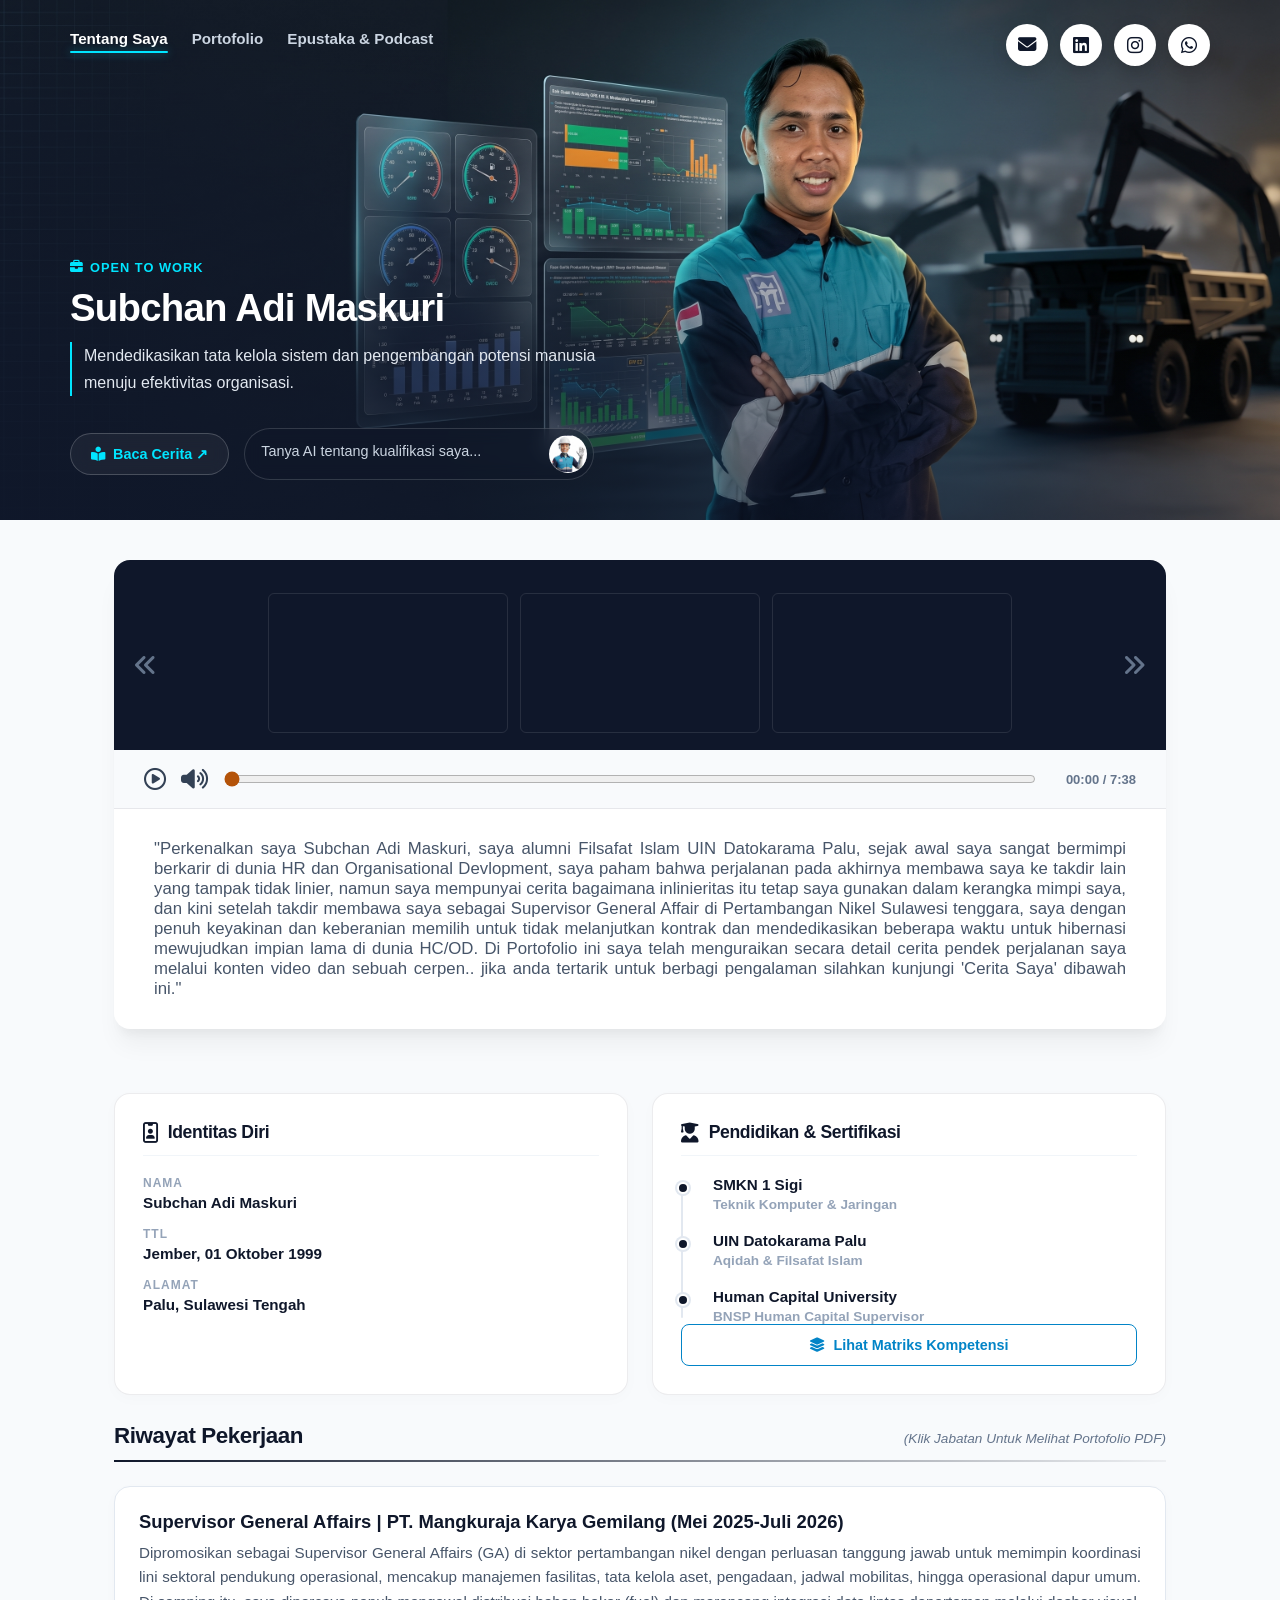
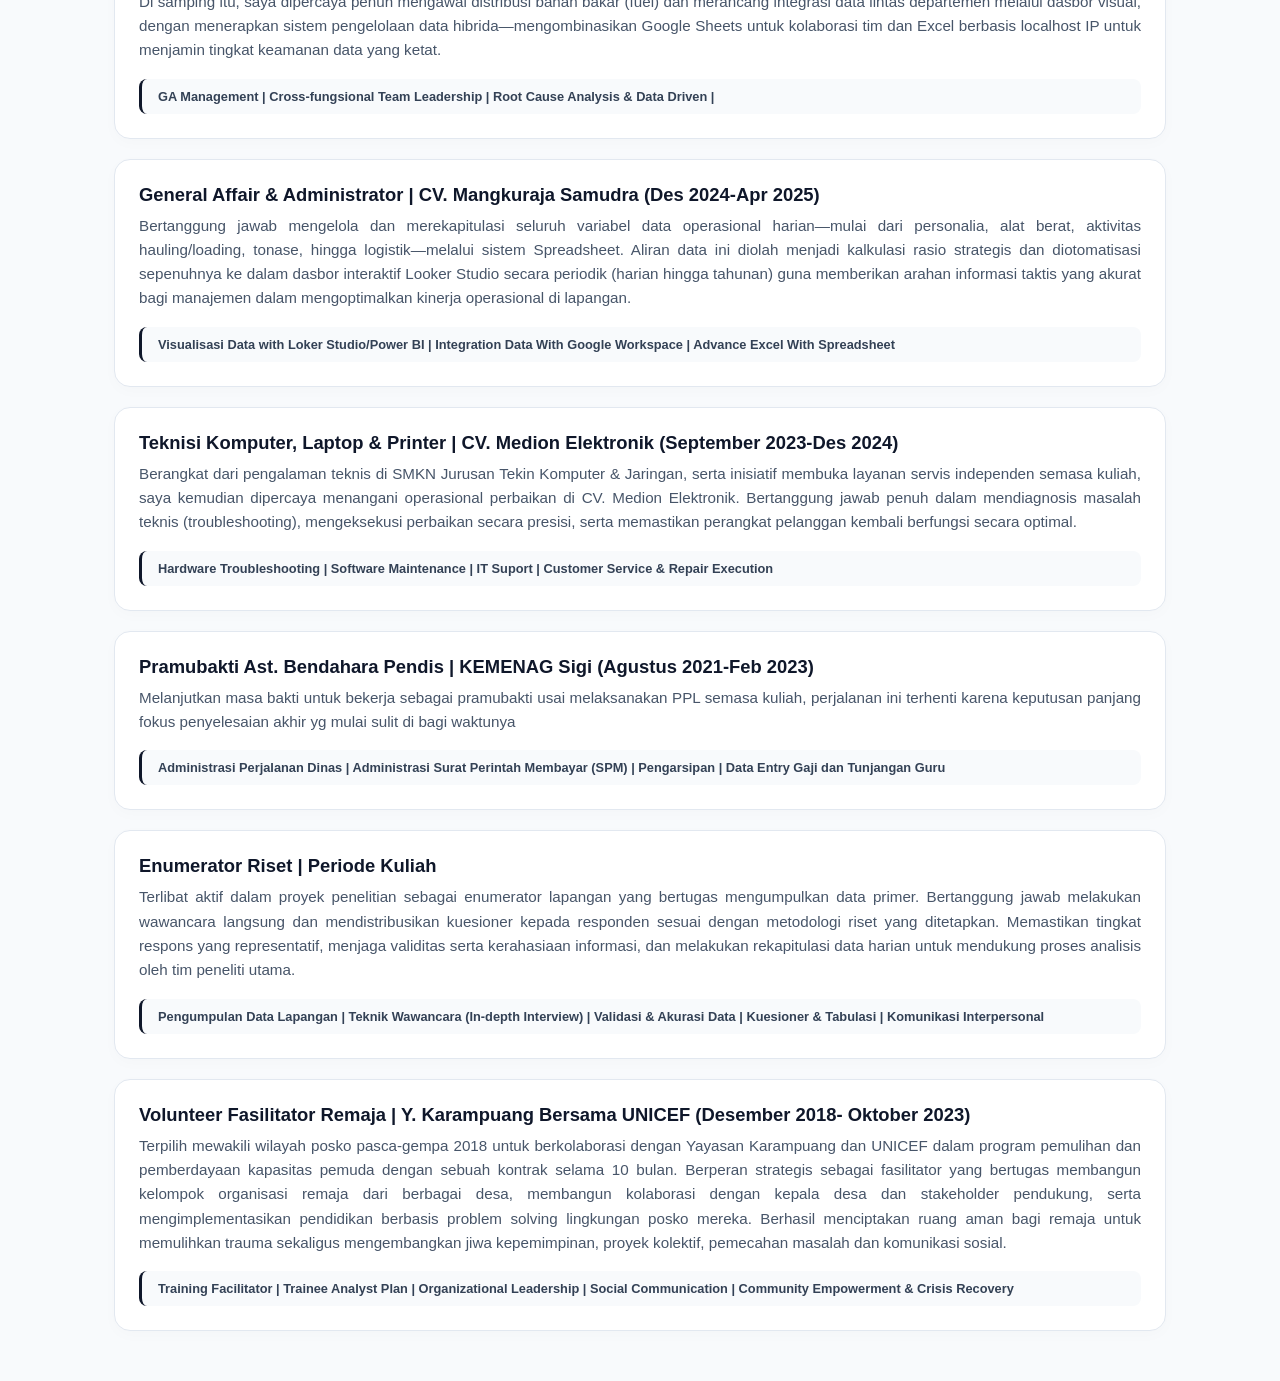
==== commit 968a9fc7: "index.html" ====
--- a/index.html
+++ b/index.html
@@ -121,7 +121,7 @@
        ========================================== -->
   <div class="bento-grid-layout">
     
-    <!-- KARTU 1: BIOGRAFI -->
+   <!-- KARTU 1: BIOGRAFI -->
     <div class="bento-card bio-card">
       <h3 class="bento-title"><i class="fa-regular fa-id-badge"></i> Identitas Diri</h3>
       <ul class="bento-list">
@@ -129,11 +129,6 @@
         <li><span class="bento-label">TTL</span><span class="bento-value">Jember, 01 Oktober 1999</span></li>
         <li><span class="bento-label">Alamat</span><span class="bento-value">Palu, Sulawesi Tengah</span></li>
       </ul>
-      
-      <!-- TAMBAHAN TOMBOL PEMICU MODAL -->
-      <button id="openCompetencyModal" class="btn-outline-modal">
-        <i class="fa-solid fa-layer-group"></i> Lihat Matriks Kompetensi
-      </button>
     </div>
     
     <!-- KARTU 2: PENDIDIKAN (Timeline) -->
@@ -162,6 +157,12 @@
           </div>
         </div>
       </div>
+      
+      <!-- TOMBOL MATRIKS KINI BERADA TEPAT DI BAWAH PENDIDIKAN -->
+      <button id="openCompetencyModal" class="btn-outline-modal">
+        <i class="fa-solid fa-layer-group"></i> Lihat Matriks Kompetensi
+      </button>
+      
     </div>
     
     <!-- SISA-SISA AI CHAT LAMA DI SINI SUDAH SAYA BONGKAR BERSIH -->
--- a/style.css
+++ b/style.css
@@ -330,3 +330,116 @@
   .nav-arrow { display: none; }
   .section-title-line { flex-direction: column; align-items: flex-start; gap: 8px; }
 }
+/* ==========================================
+   MODAL MATRIKS KOMPETENSI & TABEL MODERN
+   ========================================== */
+.btn-outline-modal {
+  margin-top: auto;
+  padding: 12px 16px;
+  background: transparent;
+  color: var(--color-kinetic-cyan);
+  border: 1.5px solid var(--color-kinetic-cyan);
+  border-radius: 8px;
+  font-size: 0.9rem;
+  font-weight: 600;
+  cursor: pointer;
+  display: flex;
+  align-items: center;
+  justify-content: center;
+  gap: 8px;
+  transition: all 0.3s ease;
+}
+.btn-outline-modal:hover {
+  background: var(--color-kinetic-cyan);
+  color: #ffffff;
+}
+
+/* Latar Belakang Gelap Modal */
+.competency-overlay {
+  position: fixed;
+  top: 0; left: 0; width: 100%; height: 100%;
+  background: rgba(15, 23, 42, 0.7);
+  backdrop-filter: blur(4px);
+  z-index: 99990;
+  opacity: 0;
+  visibility: hidden;
+  transition: all 0.3s ease;
+}
+.competency-overlay.active { opacity: 1; visibility: visible; }
+
+/* Kotak Utama Modal */
+.competency-modal {
+  position: fixed;
+  top: 50%; left: 50%;
+  transform: translate(-50%, -45%);
+  width: 90vw; max-width: 950px;
+  max-height: 85vh;
+  background: #ffffff;
+  border-radius: 16px;
+  z-index: 99999;
+  display: flex; flex-direction: column;
+  box-shadow: 0 25px 50px -12px rgba(0,0,0,0.25);
+  opacity: 0; visibility: hidden;
+  transition: all 0.3s cubic-bezier(0.25, 0.8, 0.25, 1);
+}
+.competency-modal.active {
+  transform: translate(-50%, -50%);
+  opacity: 1; visibility: visible;
+}
+
+/* Header Modal */
+.modal-header {
+  padding: 24px 30px;
+  display: flex; justify-content: space-between; align-items: center;
+  border-bottom: 1px solid rgba(15,23,42,0.08);
+}
+.modal-title { font-size: 1.3rem; margin: 0; color: var(--color-slate-navy); }
+.close-modal-btn {
+  background: none; border: none; font-size: 28px; color: #94a3b8;
+  cursor: pointer; transition: color 0.2s; line-height: 1;
+}
+.close-modal-btn:hover { color: #ef4444; }
+
+/* Sistem Tab Navigasi */
+.modal-tabs {
+  display: flex; gap: 20px; padding: 0 30px;
+  border-bottom: 2px solid rgba(15,23,42,0.05);
+  background: var(--color-alabaster);
+}
+.tab-btn {
+  background: none; border: none;
+  padding: 16px 0; font-size: 0.95rem; font-weight: 600;
+  color: #64748b; cursor: pointer;
+  border-bottom: 2px solid transparent;
+  margin-bottom: -2px; transition: all 0.2s ease;
+}
+.tab-btn:hover { color: var(--color-slate-navy); }
+.tab-btn.active { color: var(--color-kinetic-cyan); border-bottom-color: var(--color-kinetic-cyan); }
+
+/* Area Konten */
+.modal-body {
+  padding: 30px; overflow-y: auto; flex: 1;
+}
+.tab-content { display: none; animation: fadeInTab 0.3s ease; }
+.tab-content.active { display: block; }
+@keyframes fadeInTab { from { opacity: 0; transform: translateY(5px); } to { opacity: 1; transform: translateY(0); } }
+
+/* Desain Tabel Modern (Tanpa Garis Kaku) */
+.table-section-title { margin: 0 0 15px 0; color: var(--color-slate-navy); font-size: 1.1rem; }
+.table-responsive { overflow-x: auto; width: 100%; }
+.modern-table {
+  width: 100%; border-collapse: collapse; text-align: left;
+  font-size: 0.9rem; white-space: normal;
+}
+.modern-table th {
+  background: var(--color-alabaster); color: var(--color-slate-navy);
+  font-weight: 700; padding: 14px 16px;
+  border-bottom: 2px solid rgba(15,23,42,0.08);
+}
+.modern-table td {
+  padding: 16px; color: #475569;
+  border-bottom: 1px solid rgba(15,23,42,0.04);
+  line-height: 1.6; vertical-align: top;
+}
+.modern-table tbody tr:hover { background: rgba(248, 250, 252, 0.5); }
+.modern-table td strong { color: var(--color-slate-navy); display: block; margin-bottom: 6px; font-size: 0.95rem; }
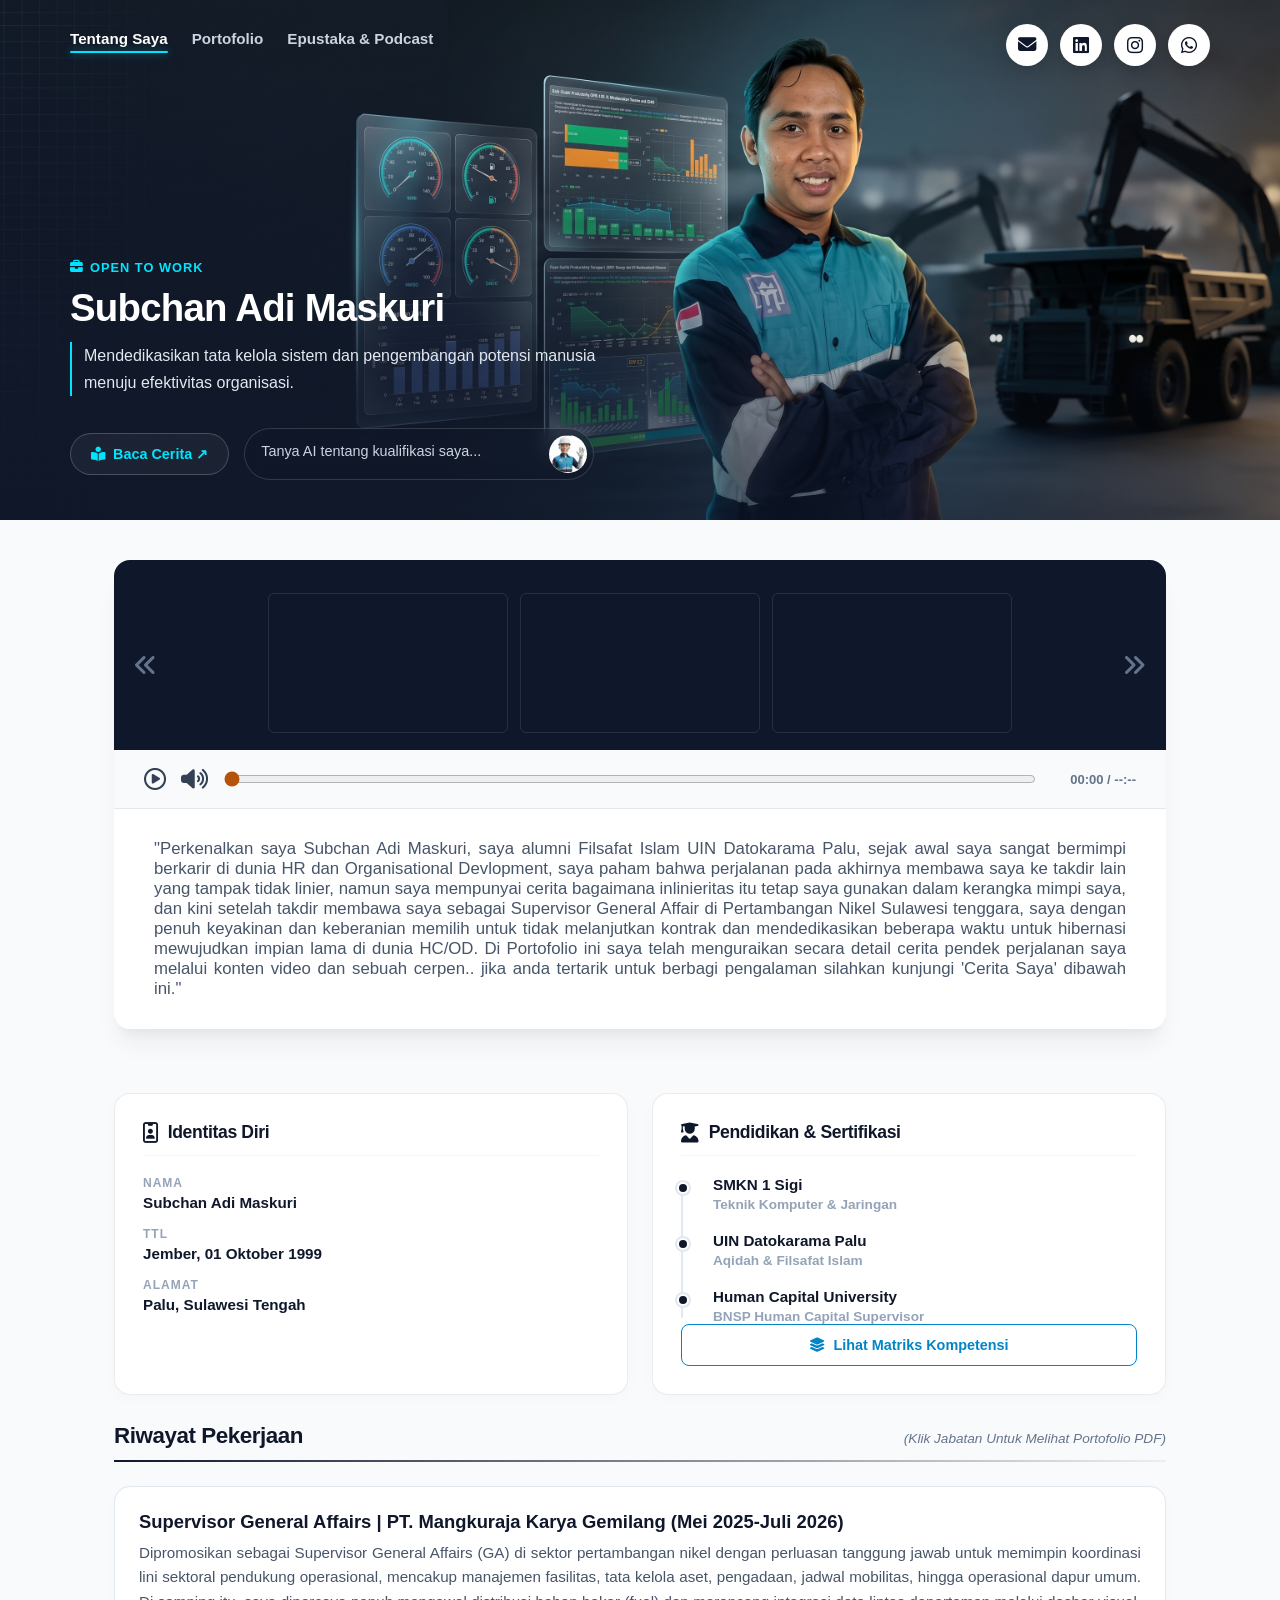
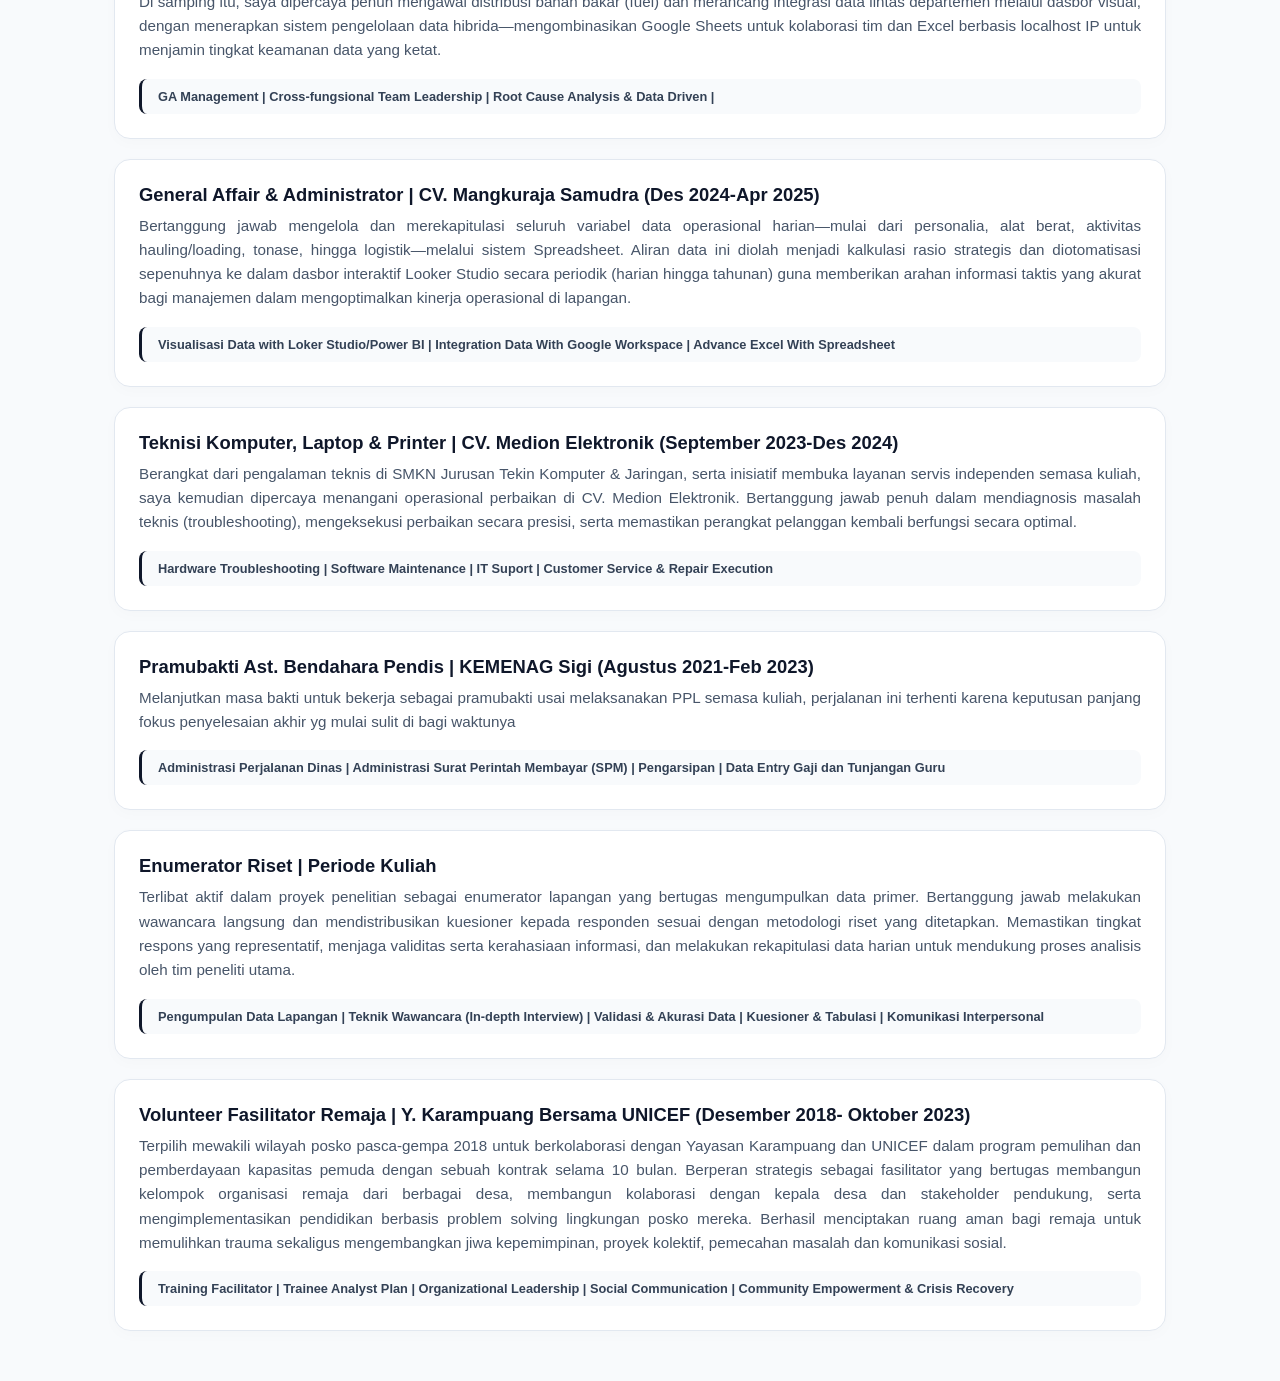
==== commit 5f5bb56f: "index.html" ====
--- a/index.html
+++ b/index.html
@@ -230,6 +230,7 @@
   <div class="modal-tabs">
     <button class="tab-btn active" data-target="tab-kompetensi">Kompetensi</button>
     <button class="tab-btn" data-target="tab-pelatihan">Riwayat Pelatihan</button>
+    <button class="tab-btn" data-target="tab-fondasi">Fondasi Akademis & Paradigma</button> 
   </div>
 
   <div class="modal-body">
@@ -342,12 +343,426 @@
               <td>Human Capital University</td>
               <td>Pendalaman arsitektur legal ketenagakerjaan; mencakup penyusunan Peraturan Perusahaan, legal drafting sanksi/Surat Peringatan, kalkulasi pesangon kompensasi, dan navigasi UU Cipta Kerja.</td>
             </tr>
+            <tr>
+              <td><strong>General Affair (GA) & Health, Safety, Environment (HSE)</strong></td>
+              <td>Human Capital University</td>
+              <td>Desain implementasi operasional K3 (Identifikasi Bahaya, LOTO, First Aid), tata kelola fasilitas umum, serta mitigasi dampak lingkungan lapangan (Limbah B3 & IPAL).</td>
+            </tr>
+            <tr>
+              <td><strong>ISO 9001, 14001, 45001 & SMK3 Awareness</strong></td>
+              <td>PT Inter Strada Solutrindo</td>
+              <td>Kalibrasi pemahaman terhadap standar internasional Sistem Manajemen Mutu, Lingkungan, dan Keselamatan Kerja (K3) untuk menunjang kepatuhan standar operasional.</td>
+            </tr>
+            <tr>
+              <td><strong>Excel Mastery (Beginner to Data Analyst) & Seminar</strong></td>
+              <td>DSAREA x JOBAREA & Consultee & Co.</td>
+              <td>Operasi spreadsheet tingkat lanjut (Vlookup, Pivot Table, Index Match, Uji Hipotesis), hingga pemodelan visualisasi data sebagai landasan pengambilan keputusan taktis.</td>
+            </tr>
+            <tr>
+              <td><strong>Manajemen Bisnis, Problem Solving & Financial Analysis</strong></td>
+              <td>PT Malakah Edukasi Indonesia</td>
+              <td>Penajaman kerangka logis membongkar akar masalah, analisis laporan keuangan perusahaan, serta pemahaman tata kelola pajak korporasi (PPh Badan) dan PPh 21 karyawan.</td>
+            </tr>
+            <tr>
+              <td><strong>Business Development Bootcamp & Strategic Planning</strong></td>
+              <td>Rocket Digital Academy & HP LIFE Foundation</td>
+              <td>Perluasan perspektif makro bisnis; mencakup perumusan strategi ekspansi (lead generation), analisis SWOT, pemetaan peluang pasar, serta teknik presentasi taktis (pitch deck).</td>
+            </tr>
+            <tr>
+              <td><strong>Professional NLP & Praktik Komunikasi Bisnis</strong></td>
+              <td>PT Taalenta & MOOCs Universitas Terbuka</td>
+              <td>Eksplorasi Neuro-Linguistic Programming untuk mengelola emosi (state management), merekayasa komunikasi asertif, dan menjembatani resolusi konflik di lapangan kerja yang majemuk.</td>
+            </tr>
+            <tr>
+              <td><strong>Logika Komputasi Dasar (Eksplorasi Mandiri)</strong></td>
+              <td>Mimo Learning Application</td>
+              <td>Pembelajaran mandiri sintaksis pemrograman dasar guna memperkuat fondasi logika algoritmik dalam menyusun arsitektur sistem pelaporan operasional terintegrasi.</td>
+            </tr>
           </tbody>
         </table>
       </div>
-    </div>
-  </div>
-</div>
+    </div> <!-- PENUTUP TAB 2 -->
+
+    <!-- ===================================== -->
+    <!-- TAB 3: FONDASI AKADEMIS (ACCORDION)   -->
+    <!-- ===================================== -->
+    <div id="tab-fondasi" class="tab-content">
+      
+      <h4 class="table-section-title" style="margin-bottom: 20px;">Bagian A: Rumpun Kajian & Sistem Operasi Kognitif</h4>
+      <div class="accordion-container">
+        
+   <div class="accordion-container">
+        
+        <!-- Accordion 1 -->
+        <div class="accordion-item">
+          <button class="accordion-header">
+            <span class="acc-title">Filsafat Sosial & Politik | Ontologi</span>
+            <i class="fa-solid fa-chevron-down acc-icon"></i>
+          </button>
+          <div class="accordion-body">
+            <div class="acc-content-inner">
+              <strong>Fokus Pemetaan Domain (Filsafat Sosial & Politik):</strong>
+              <p>Menelaah landasan legitimasi otoritas, justifikasi kewajiban patuh (obligation), serta prinsip keadilan dalam alokasi beban kerja dan hak (distributive justice). Menyoroti bagaimana kesepakatan tata kelola dibangun agar kerja sama kolektif berjalan stabil atas dasar konsensus rasional, bukan sekadar relasi pemaksaan garis komando sepihak.</p>
+              <p><em>Arah Orientasi:</em> Memberikan landasan normatif untuk mengevaluasi keabsahan aturan internal, memastikan proporsionalitas hak dan kewajiban kerja, serta memelihara legitimasi kepemimpinan dalam menjaga stabilitas hubungan industrial.</p>
+              <hr class="acc-divider">
+              <strong>Sistem Operasi Kognitif (Ontologi):</strong>
+              <p>Mengurai arsitektur realitas institusional melalui lensa social ontology (bagaimana peran, aturan, dan entitas kelompok dikonstruksi lewat intensi kolektif) serta temporal ontology (bagaimana ritme waktu, akselerasi kerja, dan desakan tenggat menstrukturkan pengalaman manusia). Menolak cara pandang esensialis yang kaku guna membaca organisasi sebagai realitas dinamis yang terus terbentuk melalui praktik interaksi harian.</p>
+              <p><em>Arah Orientasi:</em> Membedah akar masalah operasional dengan meninjau korelasi antara desain struktur kelembagaan dan tekanan ritme kerja temporal, memastikan penataan sistem kerja berpijak pada pemahaman utuh mengenai pembentukan relasi sosial di lapangan.</p>
+            </div>
+          </div>
+        </div>
+
+        <!-- Accordion 2 -->
+        <div class="accordion-item">
+          <button class="accordion-header">
+            <span class="acc-title">Filsafat Bahasa | Epistemologi</span>
+            <i class="fa-solid fa-chevron-down acc-icon"></i>
+          </button>
+          <div class="accordion-body">
+            <div class="acc-content-inner">
+              <strong>Fokus Pemetaan Domain (Filsafat Bahasa):</strong>
+              <p>Mengkaji hakikat makna, referensi, dan tindak tutur (speech acts), serta mengeksplorasi Hipotesis Bahasa Pemikiran (Language of Thought Hypothesis), di mana pemrosesan kognitif dipahami berjalan melalui representasi mental yang memiliki struktur sintaksis dan komposisional. Membedah bagaimana pragmatik bahasa dan konteks tuturan tidak hanya merepresentasikan realitas, tetapi secara performatif mengonstruksi komitmen dan cara berpikir subjek.</p>
+              <p><em>Arah Orientasi:</em> Membedah korelasi antara tata bahasa kebijakan dan arsitektur kognitif pelaksana. Pendekatan ini digunakan untuk mengukur sejauh mana instruksi tertulis diproses oleh nalar staf, memastikan presisi makna guna mencegah miskalkulasi persepsi, serta merancang komunikasi internal yang efektif.</p>
+              <hr class="acc-divider">
+              <strong>Sistem Operasi Kognitif (Epistemologi):</strong>
+              <p>Menyelidiki struktur pengetahuan, batas keyakinan, dan mekanisme justifikasi melalui kerangka epistemologi evolusioner. Di dalam ranah ini, metodologi mengintegrasikan telaah logika formal untuk menguji validitas alur penalaran, pengujian teori kebenaran dalam memvalidasi klaim informasi, serta audit terhadap bias kognitif dan lanskap filsafat pikiran (philosophy of mind) guna melacak bagaimana struktur kesadaran memengaruhi pengambilan keputusan.</p>
+              <p><em>Arah Orientasi:</em> Membangun ketelitian analitis dalam proses verifikasi fakta dan audit informasi organisasi. Kerangka ini berfungsi menjaga objektivitas penilaian, menguji ketahanan argumen di balik suatu kebijakan, serta memitigasi distorsi persepsi agar evaluasi bertumpu pada evidensi yang sahih.</p>
+            </div>
+          </div>
+        </div>
+
+        <!-- Accordion 3 -->
+        <div class="accordion-item">
+          <button class="accordion-header">
+            <span class="acc-title">Kajian Pemikiran | Aksiologi</span>
+            <i class="fa-solid fa-chevron-down acc-icon"></i>
+          </button>
+          <div class="accordion-body">
+            <div class="acc-content-inner">
+              <strong>Fokus Pemetaan Domain (Kajian Pemikiran):</strong>
+              <p>Menelaah genealogi gagasan, pergeseran paradigma intelektual, dan struktur argumentasi yang melandasi terbentuknya suatu mazhab pemikiran. Mengkaji bagaimana peta konseptual diwariskan, diuji, atau direkonstruksi merespons perubahan zaman, serta bagaimana ide-ide besar menstrukturkan cara pandang kolektif dalam melihat relasi manusia dan sistem sosial.</p>
+              <p><em>Arah Orientasi:</em> Memberikan landasan kognitif yang kokoh untuk memahami latar belakang filosofis di balik berbagai model pengelolaan organisasi, memastikan bahwa adopsi kerangka kerja manajerial dilakukan dengan kesadaran historis dan konseptual yang matang.</p>
+              <hr class="acc-divider">
+              <strong>Sistem Operasi Kognitif (Aksiologi):</strong>
+              <p>Menyelidiki hakikat nilai, standar moral, dan prinsip etika terapan yang mendasari kalkulasi prioritas serta pertimbangan keputusan. Metodologi ini menimbang titik temu antara prinsip keadilan normatif (axiological justice) dengan nilai guna praktis (utility), mengevaluasi bagaimana pilihan-pilihan strategis mencerminkan orientasi nilai organisasi.</p>
+              <p><em>Arah Orientasi:</em> Berfungsi sebagai instrumen reflektif dalam menimbang aspek keadilan dan kepantasan etis di balik perumusan kebijakan, menjaga agar setiap standar operasional dan apresiasi kinerja tetap selaras dengan prinsip-prinsip moralitas kerja yang dapat dipertanggungjawabkan.</p>
+            </div>
+          </div>
+        </div>
+
+        <!-- Accordion 4 -->
+        <div class="accordion-item">
+          <button class="accordion-header">
+            <span class="acc-title">Filsafat Postmodern | Hermeneutika</span>
+            <i class="fa-solid fa-chevron-down acc-icon"></i>
+          </button>
+          <div class="accordion-body">
+            <div class="acc-content-inner">
+              <strong>Fokus Pemetaan Domain (Filsafat Postmodern):</strong>
+              <p>Menelaah dekonstruksi narasi tunggal (incredulity toward metanarratives), kritik terhadap fondasionalisme yang kaku, serta dinamika fragmentasi peran di tengah rasionalitas teknokratis modern. Mengkaji bagaimana efektivitas suatu sistem kerja diuji oleh pluralitas perspektif lokal, kontinjensi lapangan, dan kebutuhan negosiasi peran yang luwes ketika prosedur baku berhadapan dengan kompleksitas operasional.</p>
+              <p><em>Arah Orientasi:</em> Membekali nalar organisasi dalam merespons ketidakpastian dan perubahan dinamis; menghindarkan pembuat kebijakan dari ketergantungan pada model manajerial seragam yang dogmatis, serta membuka ruang bagi fleksibilitas peran yang peka terhadap keragaman konteks lokal di lapangan.</p>
+              <hr class="acc-divider">
+              <strong>Sistem Operasi Kognitif (Hermeneutika):</strong>
+              <p>Menyelidiki proses pemaknaan melalui lingkaran hermeneutis (hermeneutic circle), peleburan cakrawala pemahaman (fusion of horizons), serta pembacaan kritis terhadap metateks—lapisan acuan, wacana penyerta, dan pra-asumsi tak tertulis (prejudice/Vorurteil) yang melatari teks regulasi maupun tuturan institusional.</p>
+              <p><em>Arah Orientasi:</em> Menjadi instrumen analitis dalam menafsirkan regulasi kerja, kesepakatan tertulis, dan dinamika keluhan secara mendalam; melampaui pembacaan harfiah pasal guna membaca maksud kontekstual dan metateks kelembagaan, sehingga memfasilitasi dialog evaluatif dua arah yang membangun kesepahaman bersama (mutual understanding).</p>
+            </div>
+          </div>
+        </div>
+
+        <!-- Accordion 5 -->
+        <div class="accordion-item">
+          <button class="accordion-header">
+            <span class="acc-title">Eksistensialisme | Semiotika</span>
+            <i class="fa-solid fa-chevron-down acc-icon"></i>
+          </button>
+          <div class="accordion-body">
+            <div class="acc-content-inner">
+              <strong>Fokus Pemetaan Domain (Eksistensialisme):</strong>
+              <p>Menelaah dialektika antara kebebasan yang tersituasikan (situated freedom), beban tanggung jawab personal, dan pencarian makna (meaning-making) di tengah rutinitas sistemik yang rentan mereduksi individu menjadi instrumen mekanis. Menyoroti ketegangan mendasar antara otentisitas diri dengan tuntutan keseragaman peran guna mengantisipasi keterasingan (alienasi) kerja.</p>
+              <p><em>Arah Orientasi:</em> Memberikan perspektif humanistik dalam membaca keterikatan kerja (employee engagement); meninjau apakah rancangan peran memberikan ruang agensi yang sehat agar staf memiliki rasa kepemilikan (sense of ownership) yang otentik dan menemukan signifikansi nyata atas hasil kerjanya.</p>
+              <hr class="acc-divider">
+              <strong>Sistem Operasi Kognitif (Semiotika):</strong>
+              <p>Mengurai sistem tanda, relasi penanda-petanda, serta kode kultural yang menstrukturkan interaksi kelompok. Mengkaji artefak lingkungan, simbol hierarki, dan ritual kerja harian sebagai teks kebudayaan yang memuat metateks—lapisan makna simbolik tak terucap yang diam-diam mendikte persepsi tentang status, nilai, dan kepatuhan.</p>
+              <p><em>Arah Orientasi:</em> Berfungsi sebagai instrumen diagnostik untuk membaca iklim kerja dan dinamika budaya non-formal yang tidak terekam dalam laporan administratif; menerjemahkan pesan tersirat dari bahasa tubuh, ritual formal, dan tata ruang kerja guna memetakan kohesi sosial di dalam unit kerja secara objektif.</p>
+            </div>
+          </div>
+        </div>
+
+        <!-- Accordion 6 -->
+        <div class="accordion-item">
+          <button class="accordion-header">
+            <span class="acc-title">Filsafat Sejarah & Budaya | Psikoanalisa dalam Horizon Filsafat</span>
+            <i class="fa-solid fa-chevron-down acc-icon"></i>
+          </button>
+          <div class="accordion-body">
+            <div class="acc-content-inner">
+              <strong>Fokus Pemetaan Domain (Filsafat Sejarah & Budaya):</strong>
+              <p>Menelaah perkembangan pranata kerja melalui kacamata dialektika historis—menganalisis bagaimana tatanan kerja hari ini merupakan sintesis dari benturan kepentingan, tradisi, dan adaptasi material masa lalu. Mengkaji kontinuitas nilai dan memori kolektif suatu kelompok kerja saat berhadapan dengan desakan modernisasi operasional.</p>
+              <p><em>Arah Orientasi:</em> Menjadi panduan konseptual dalam program manajemen perubahan (change management) dan akulturasi nilai (onboarding); memahami latar sejarah di balik terbentuknya etos tim lokal agar pembaruan metode kerja dirancang berkesinambungan tanpa menciptakan keterputusan historis yang memicu resistensi kultural.</p>
+              <hr class="acc-divider">
+              <strong>Sistem Operasi Kognitif (Psikoanalisa dalam Horizon Filsafat):</strong>
+              <p>Menyelidiki ketegangan struktural antara tuntutan sistemik dan dinamika keterbatasan subjek melalui kerangka oposisi asimetris. Menolak reduksi psikologisme-intimis yang memusatkan masalah pada batin individu, metodologi ini menelaah ketidaksadaran sebagaimana ia termanifestasi pada ranah eksterioritas (extimité): distorsi tuturan, bahasa tubuh, ritual kompromi harian, dan pertahanan kelompok. Mengadopsi sikap penangguhan penilaian (epoché) yang netral.</p>
+              <p><em>Arah Orientasi:</em> Mendiagnosis resistensi, kejenuhan (burnout), atau friksi kerja secara objektif dan bebas prasangka (non-judgmental); memahami bahwa anomali perilaku di lapangan sering kali merupakan kompromi atas tekanan sistem, sehingga solusi difokuskan pada pembenahan alur kerja.</p>
+            </div>
+          </div>
+        </div>
+
+        <!-- Accordion 7 -->
+        <div class="accordion-item">
+          <button class="accordion-header">
+            <span class="acc-title">Filsafat Nilai (Aksiologi Etis) | Fenomenologi</span>
+            <i class="fa-solid fa-chevron-down acc-icon"></i>
+          </button>
+          <div class="accordion-body">
+            <div class="acc-content-inner">
+              <strong>Fokus Pemetaan Domain (Filsafat Nilai):</strong>
+              <p>Menelaah hierarki nilai, pembedaan antara nilai intrinsik (tujuan pada dirinya sendiri) dan nilai instrumental (alat mencapai tujuan), serta pertimbangan etika normatif (keseimbangan antara kewajiban deontologis dan kemanfaatan konsekuensialis). Mengkaji bagaimana norma kolektif mengkristal menjadi prinsip kepantasan yang memandu tindakan bersama di dalam suatu pranata.</p>
+              <p><em>Arah Orientasi:</em> Memperkuat landasan pertimbangan etika dalam perumusan kebijakan dan kode perilaku (Code of Conduct); memastikan bahwa tuntutan produktivitas tetap berjalan selaras dengan prinsip keadilan prosedural dan penghormatan terhadap martabat personal staf (Organizational Justice).</p>
+              <hr class="acc-divider">
+              <strong>Sistem Operasi Kognitif (Fenomenologi):</strong>
+              <p>Menangguhkan pra-asumsi teoretis (epoché) dan mengarahkan perhatian kembali pada fakta pengalaman itu sendiri (zu den Sachen selbst). Metodologi ini membedah bagaimana realitas operasional dihayati langsung dalam dunia kehidupan nyata (Lebenswelt) dari perspektif orang pertama (subjek pelaksana), bukan sekadar melalui representasi bagan formal.</p>
+              <p><em>Arah Orientasi:</em> Memperkaya audit Employee Experience melalui pendekatan observasi kualitatif langsung di lapangan; memastikan perancangan alur kerja dan evaluasi beban tugas berpijak pada fakta penghayatan kerja riil, melengkapi data kuantitatif dengan pemahaman empiris yang kontekstual.</p>
+            </div>
+          </div>
+        </div>
+
+        <!-- Accordion 8 -->
+        <div class="accordion-item">
+          <button class="accordion-header">
+            <span class="acc-title">Filsafat Timur | Sosiologi / Filsafat Sosiologi</span>
+            <i class="fa-solid fa-chevron-down acc-icon"></i>
+          </button>
+          <div class="accordion-body">
+            <div class="acc-content-inner">
+              <strong>Fokus Pemetaan Domain (Filsafat Timur):</strong>
+              <p>Menelaah cara pandang holistik mengenai kesalingterhubungan antara bagian dan keseluruhan, dinamika relasi komplementer, serta pemeliharaan harmoni organik dalam memandang komunitas manusia. Menempatkan kelompok kerja bukan sebagai kumpulan unit mekanis yang terpisah, melainkan sebagai ekosistem sosial yang bertumpu pada keselarasan interaksi, rasa saling menghargai, dan keseimbangan daya dukung bersama.</p>
+              <p><em>Arah Orientasi:</em> Mengembangkan iklim kerja yang suportif dan pendekatan kepemimpinan yang fasilitatif; menumbuhkan kerja sama lintas lini, memfasilitasi resolusi ketegangan antartim secara bermartabat, serta menjaga keberlanjutan energi dan kesejahteraan kerja kolektif (workplace well-being).</p>
+              <hr class="acc-divider">
+              <strong>Sistem Operasi Kognitif (Sosiologi / Filsafat Sosiologi):</strong>
+              <p>Menyelidiki metodologi, pra-asumsi, serta tata cara pembentukan dan pemanfaatan data sosial. Membedah tiga dikotomi sentral sosiologi: 1. Struktur dan Agensi: batas pilihan personal yang diarahkan tatanan pranata sekitarnya; 2. Sinkronis dan Diakronis: integrasi pembacaan potret kondisi saat ini dengan tren lintas waktu; 3. Subjektivitas dan Objektivitas: fakta yang dikonstruksi melalui proses dialog dan kesepakatan sistem kerja.</p>
+              <p><em>Arah Orientasi:</em> Membaca dinamika tim secara multidimensi; memastikan evaluasi kinerja mampu membedakan secara adil antara keterbatasan kapasitas personal dengan hambatan alur institusional, serta membaca komplain dalam evolusi budaya kerja yang lebih luas.</p>
+            </div>
+          </div>
+        </div>
+
+        <!-- Accordion 9 -->
+        <div class="accordion-item">
+          <button class="accordion-header">
+            <span class="acc-title">Metafilsafat (Philosophy of Philosophy) | Refleksi Kritis</span>
+            <i class="fa-solid fa-chevron-down acc-icon"></i>
+          </button>
+          <div class="accordion-body">
+            <div class="acc-content-inner">
+              <strong>Fokus Pemetaan Domain (Metafilsafat):</strong>
+              <p>Menjalankan investigasi tingkat kedua (second-order inquiry) mengenai hakikat, tujuan dasar, dan tata cara kerja dari kerangka konseptual yang digunakan (the investigation of the nature of philosophy). Mengambil jarak reflektif untuk memeriksa apakah model pemikiran benar-benar relevan dengan problem riil atau sekadar pengulangan rutinitas, seraya menyingkap pra-asumsi dasar yang kerap diterima begitu saja (taken for granted) di dalam tatanan berpikir.</p>
+              <p><em>Arah Orientasi:</em> Memberikan kapasitas audit konseptual bagi fungsi Organizational Development; menjaga organisasi dari kejenuhan metodologis, memastikan bahwa model pengelolaan manusia senantiasa mawas diri, relevan dengan prinsip realitas, dan adaptif terhadap transformasi ekosistem kerja.</p>
+              <hr class="acc-divider">
+              <strong>Sistem Operasi Kognitif (Refleksi Kritis):</strong>
+              <p>Menerapkan analisis konsep (connective analysis) untuk mengurai bagaimana konsep-konsep dasar saling mengandaikan dan membatasi, serta mengoperasikan metode penyeimbangan reflektif (reflective equilibrium) guna menyelaraskan pertimbangan kasus konkret dengan prinsip kebijakan umum. Berfungsi sebagai terapi bahasa untuk mengurai kerancuan istilah dan generalisasi berlebih yang kerap mengaburkan duduk perkara operasional.</p>
+              <p><em>Arah Orientasi:</em> Menjaga ketelitian dan objektivitas dalam perancangan kamus kompetensi, rubrik asesmen, dan matriks analisis jabatan (Job Analysis); memastikan tolok ukur memiliki kejelasan definisi, bebas rancu, serta mencerminkan ukuran performa adil.</p>
+            </div>
+          </div>
+        </div>
+
+      </div> <!-- Akhir Accordion Container A -->
+
+    <h4 class="table-section-title" style="margin-top: 40px; margin-bottom: 20px;">Bagian B: Paradigma Tokoh & Intervensi Operasional</h4>
+      <div class="accordion-container">
+
+        <!-- Tokoh 1 -->
+        <div class="accordion-item">
+          <button class="accordion-header">
+            <span class="acc-title">Dekonstruksi, Semiotika, & Hermeneutika Negatif (Jacques Derrida, Roland Barthes, Theodor Adorno)</span>
+            <i class="fa-solid fa-chevron-down acc-icon"></i>
+          </button>
+          <div class="accordion-body">
+            <div class="acc-content-inner">
+              <strong>Fungsi Analitis (Diagnostik Masalah):</strong>
+              <p>Menelaah bagaimana bahasa regulasi dan tata tanda kelembagaan beroperasi melampaui kendali intensi pembuatnya. Melalui tesis <em>The Death of the Author</em>, kajian ini membaca bahwa begitu prosedur atau kebijakan dipublikasikan, kontrol makna terdesentralisasi; teks sepenuhnya dimaknai ulang oleh pelaksana. Semiotika digunakan untuk mengenali bagaimana jargon formal mengalami naturalisasi menjadi mitos kerja. Dekonstruksi menelusuri titik aporia di mana regulasi memproduksi celah ketakterdugaan penafsiran. Dialektika negatif membedah bagaimana pemaksaan keseragaman administratif mencederai partikularitas pengalaman kerja nyata, membaca deviasi di lapangan sebagai ekspresi dari apa yang tersingkirkan (das Nichtidentische) oleh kehendak totalisasi prosedur.</p>
+              <hr class="acc-divider">
+              <strong>Rekayasa Desain Sistemik (Intervensi Operasional):</strong>
+              <p>Menyusun kebijakan dan deskripsi tugas dengan kesadaran penuh atas batas elastisitas teks. Menghindari kepatuhan monologis dengan menyediakan ruang verifikasi dan penyelarasan makna berkala. Membuka saluran umpan balik yang mengakomodasi partikularitas kendala teknis pelaksana lapangan; memastikan aturan tidak membeku menjadi mitos formalitas, melainkan berfungsi sebagai pedoman dinamis yang adaptif.</p>
+            </div>
+          </div>
+        </div>
+
+        <!-- Tokoh 2 -->
+        <div class="accordion-item">
+          <button class="accordion-header">
+            <span class="acc-title">Materialisme Dialektika & Determinasi Kondisi Materiil (Karl Marx)</span>
+            <i class="fa-solid fa-chevron-down acc-icon"></i>
+          </button>
+          <div class="accordion-body">
+            <div class="acc-content-inner">
+              <strong>Fungsi Analitis (Diagnostik Masalah):</strong>
+              <p>Menelaah bagaimana struktur kesadaran, disposisi psikologis, dan tindakan kolektif dibentuk secara dialektis oleh perubahan kondisi materiil konkret di sekitarnya (das gesellschaftliche Sein bestimmt das Bewusstsein). Pemikiran, kecemasan, dan daya adaptasi dipahami sebagai respons langsung terhadap dinamika basis materiilnya—mulai dari akselerasi teknologi, goncangan regulasi, kendala lingkungan fisik, hingga ketersediaan sarana teknis harian. Mendiagnosis bahwa resistensi atau penurunan fokus tim kerap kali merupakan manifestasi adaptif yang wajar atas ketertinggalan daya dukung infrastruktur nyata, bukan sekadar kelemahan mentalitas (mindset).</p>
+              <hr class="acc-divider">
+              <strong>Rekayasa Desain Sistemik (Intervensi Operasional):</strong>
+              <p>Menjadikan penataan basis materiil sebagai pemicu utama transformasi perilaku tim. Intervensi dipusatkan pada pemenuhan prasyarat nyata: stabilitas infrastruktur operasional, kemudahan akses perkakas kerja, kelayakan sarana pelindung, serta ergonomi fisik. Memastikan penambahan target performa (KPI) senantiasa diimbangi secara proporsional dengan kesiapan fasilitas penunjang tugas secara bermartabat.</p>
+            </div>
+          </div>
+        </div>
+
+        <!-- Tokoh 3 -->
+        <div class="accordion-item">
+          <button class="accordion-header">
+            <span class="acc-title">Simulakra, Hiperrealitas, & Sinisme Ideologis Postmodern (Jean Baudrillard & Slavoj Žižek)</span>
+            <i class="fa-solid fa-chevron-down acc-icon"></i>
+          </button>
+          <div class="accordion-body">
+            <div class="acc-content-inner">
+              <strong>Fungsi Analitis (Diagnostik Masalah):</strong>
+              <p>Menelaah bagaimana sistem kelembagaan rentan terjebak dalam simulakra dan hiperrealitas, di mana metrik dasbor administratif mendahului serta memproduksi realitasnya sendiri. Mendeteksi pergeseran orientasi kerja: dari pemenuhan fungsi substantif menjadi sekadar sirkulasi nilai-tanda (sign-value) pelaporan. Membedah dinamika kepatuhan sinis (cynical distance), ketika staf menyadari ketidaksesuaian antara prosedur baku dengan kenyataan, namun tetap menjalankannya secara mekanis demi kelangsungan fantasi administratif. Mendiagnosis gejala implosi makna di mana energi tim habis mereproduksi laporan performatif yang terputus dari substansi mutu nyata.</p>
+              <hr class="acc-divider">
+              <strong>Rekayasa Desain Sistemik (Intervensi Operasional):</strong>
+              <p>Membangun mekanisme verifikasi yang mengembalikan validasi performa pada pembuktian empiris langsung di lapangan (Gemba walk), memutus isolasi data hiperrealitas. Menata ulang parameter evaluasi agar mengukur dampak fungsional konkret terhadap kelancaran proses kerja. Mengurai sinisme ideologis dengan membangun keamanan psikologis (psychological safety), memberi ruang legitim bagi pelaksana untuk menyampaikan diskrepansi tanpa ancaman penilaian negatif.</p>
+            </div>
+          </div>
+        </div>
+
+        <!-- Tokoh 4 -->
+        <div class="accordion-item">
+          <button class="accordion-header">
+            <span class="acc-title">Teori Falsifikasi & Rasionalisme Kritis (Karl Popper)</span>
+            <i class="fa-solid fa-chevron-down acc-icon"></i>
+          </button>
+          <div class="accordion-body">
+            <div class="acc-content-inner">
+              <strong>Fungsi Analitis (Diagnostik Masalah):</strong>
+              <p>Menelaah arsitektur kebijakan melalui prinsip demarkasi dan falsibilitas. Kerangka ini menolak verifikasionisme—kecenderungan sistemik menghimpun konfirmasi semu guna membenarkan aturan seraya mengabaikan data anomali. Analisis diarahkan untuk mengidentifikasi "strategi imunisasi" (immunizing stratagems), yaitu kecenderungan tatanan melindungi kelemahan konseptual prosedur dengan mengalihkan beban kegagalan pada faktor kepatuhan individu. Mendeteksi kerentanan struktural dengan memperlakukan setiap kegagalan operasional sebagai instrumen penyangkal (falsifier) yang sah terhadap keandalan hipotesis kerja.</p>
+              <hr class="acc-divider">
+              <strong>Rekayasa Desain Sistemik (Intervensi Operasional):</strong>
+              <p>Menerapkan pendekatan rekayasa sosial bertahap (piecemeal social engineering) dalam pembaruan regulasi. Menempatkan proses eliminasi kesalahan (error elimination) sebagai etos evaluasi objektif: membuka ruang pelaporan anomali secara transparan, memperlakukan data diskrepansi sebagai basis perbaikan rasional, serta mempertahankan kebijakan hanya sejauh ia terbukti tahan uji terhadap kompleksitas realitas.</p>
+            </div>
+          </div>
+        </div>
+
+        <!-- Tokoh 5 -->
+        <div class="accordion-item">
+          <button class="accordion-header">
+            <span class="acc-title">Relasi Kuasa, Power-Knowledge, Technologies of the Self, & Analisis Keterbatasan (Michel Foucault)</span>
+            <i class="fa-solid fa-chevron-down acc-icon"></i>
+          </button>
+          <div class="accordion-body">
+            <div class="acc-content-inner">
+              <strong>Fungsi Analitis (Diagnostik Masalah):</strong>
+              <p>Menelaah jalinan antara pengetahuan dan kuasa (power-knowledge), di mana instrumen klasifikasi kecakapan dan mekanisme evaluasi membentuk rezim kebenaran (regimes of truth) yang mendisiplinkan subjek. Mengurai bagaimana pengawasan formal yang terlampau ketat memicu kepatuhan artifisial dan ketegangan psikis. Melalui Analisis Keterbatasan (Critique of Limits), kerangka ini menyingkap bahwa batasan peran hierarkis merupakan konstruksi historis yang bersifat kontinjensial. Membedakan antara resistensi fungsional terhadap kejenuhan sistemik dengan pelanggaran integritas murni.</p>
+              <hr class="acc-divider">
+              <strong>Rekayasa Desain Sistemik (Intervensi Operasional):</strong>
+              <p>Mentransformasi pola pengawasan hierarkis menuju ruang penguatan teknologi diri (technologies of the self), di mana akuntabilitas tumbuh dari otonomi profesional pelaksana. Mengoperasikan analisis keterbatasan sebagai instrumen refleksi berkala terhadap batas regulasi, membuka ruang negosiasi peran yang kontekstual guna mencegah pembekuan fungsi formal agar relasi kerja tetap memiliki kelenturan adaptif.</p>
+            </div>
+          </div>
+        </div>
+
+        <!-- Tokoh 6 -->
+        <div class="accordion-item">
+          <button class="accordion-header">
+            <span class="acc-title">Teori Praktik Sosial, Habitus, Modal, & Kekerasan Simbolik (Pierre Bourdieu)</span>
+            <i class="fa-solid fa-chevron-down acc-icon"></i>
+          </button>
+          <div class="accordion-body">
+            <div class="acc-content-inner">
+              <strong>Fungsi Analitis (Diagnostik Masalah):</strong>
+              <p>Menelaah logika tindakan melalui dialektika teori praktik: [(Habitus &times; Modal) + Ranah = Praktik]. Mendiagnosis resistensi yang berakar dari benturan sistem baru dengan Habitus kultural yang telah lama menubuh. Membaca dinamika antarlini sebagai kontestasi Ranah berbasis distribusi Modal (ekonomi, kultural, sosial, simbolik). Menyingkap mekanisme Kekerasan Simbolik yang memproduksi Doksa (asumsi yang dianggap lumrah), di mana Ortodoksi kelompok dominan berhadapan dengan Heterodoksi agen baru.</p>
+              <hr class="acc-divider">
+              <strong>Rekayasa Desain Sistemik (Intervensi Operasional):</strong>
+              <p>Menata ekosistem yang memungkinkan rekonversi modal secara adil, di mana modal kultural (kecakapan teknis riil) diakui sebagai modal simbolik (otoritas peran). Memperhitungkan waktu pembentukan habitus baru melalui pembiasaan praksis secara bertahap. Memfasilitasi ruang dialog antara ortodoksi dan heterodoksi guna membangun konsensus kerja yang fungsional dan setara.</p>
+            </div>
+          </div>
+        </div>
+
+        <!-- Tokoh 7 -->
+        <div class="accordion-item">
+          <button class="accordion-header">
+            <span class="acc-title">Tindakan Komunikatif, Demokrasi Deliberatif, & Kolonisasi Dunia-Kehidupan (Jürgen Habermas)</span>
+            <i class="fa-solid fa-chevron-down acc-icon"></i>
+          </button>
+          <div class="accordion-body">
+            <div class="acc-content-inner">
+              <strong>Fungsi Analitis (Diagnostik Masalah):</strong>
+              <p>Menelaah dialektika antara nalar komunikatif (communicative rationality) melawan nalar instrumental yang mengejar efisiensi teknokratis. Melalui tesis kolonisasi dunia-kehidupan oleh sistem, kajian ini membedah patologi di mana imperatif sistem (prosedur kaku) menindas ruang dialogis rasional. Menyingkap konsensus semu (scheinhafter Konsens)—kepatuhan artifisial yang lahir dari asimetri kuasa dan distorsi komunikasi, mendiagnosis degradasi motivasi akibat pudarnya legitimasi aturan yang ditetapkan tanpa diskursus.</p>
+              <hr class="acc-divider">
+              <strong>Rekayasa Desain Sistemik (Intervensi Operasional):</strong>
+              <p>Mengembangkan infrastruktur deliberatif berbasis prinsip situasi tutur ideal (die ideale Sprechsituation). Tata kelola dirancang agar partisipan memiliki kesetaraan hak artikulasi terbebas dari represi hierarkis, sehingga penerimaan prosedur murni bertumpu pada kekuatan argumen yang paling masuk akal (der zwanglose Zwang des besseren Argumentes). Memastikan pembaruan kebijakan memperoleh legitimasi organik.</p>
+            </div>
+          </div>
+        </div>
+
+        <!-- Tokoh 8 -->
+        <div class="accordion-item">
+          <button class="accordion-header">
+            <span class="acc-title">Empirisme Epistemologis, Kerendahan Hati Kognitif, & Asosiasi Gagasan (John Locke & David Hume)</span>
+            <i class="fa-solid fa-chevron-down acc-icon"></i>
+          </button>
+          <div class="accordion-body">
+            <div class="acc-content-inner">
+              <strong>Fungsi Analitis (Diagnostik Masalah):</strong>
+              <p>Menelaah batas epistemologis kognisi melalui prinsip bahwa kerangka representasi dibentuk dari impresi pengalaman. Mengadopsi kerendahan hati epistemik (epistemic modesty): menyadari ketiadaan pengalaman empiris menjadi batas pemahaman. Ketidakmampuan pelaksana mengeksekusi instruksi abstrak didiagnosis sebagai ketiadaan preseden empiris. Seseorang mustahil merekonstruksi imajinasi operasional yang kompleks tanpa persentuhan dengan realitas fisik yang membentuknya ("balok-balok" pengalaman impresi dasar).</p>
+              <hr class="acc-divider">
+              <strong>Rekayasa Desain Sistemik (Intervensi Operasional):</strong>
+              <p>Mendesain arsitektur pembiasaan kerja berbasis pengalaman langsung (experiential learning). Transmisi kompetensi tidak disandarkan pada doktrinasi verbalistik abstrak, melainkan penyediaan impresi secara bertahap: demonstrasi faktual, simulasi kasus riil, dan pendampingan praktik langsung (mentorship). Memastikan skema pemahaman konseptual terkonstruksi kokoh di atas fondasi realitas empiris lapangan.</p>
+            </div>
+          </div>
+        </div>
+
+        <!-- Tokoh 9 -->
+        <div class="accordion-item">
+          <button class="accordion-header">
+            <span class="acc-title">Psikoanalisa: Lacan</span>
+            <i class="fa-solid fa-chevron-down acc-icon"></i>
+          </button>
+          <div class="accordion-body">
+            <div class="acc-content-inner">
+              <strong>Fungsi Analitis (Diagnostik Masalah):</strong>
+              <p>Menelaah ontologi subjek melalui persimpangan tiga register utama: Yang Imajiner, Yang Simbolik, dan Yang Riil. Saat individu diinsersikan ke dalam pranata, ia tunduk pada tatanan Simbolik yang secara inheren membelah subjek (split subject / $). Tatanan ini beroperasi sebagai figur Sang Lain yang Agung (the Big Other / le grand Autre) yang mendikte tuntutan performa, mengeksploitasi rasa kekurangan mendasar (manque) subjek yang terus digerakkan oleh objek-penyebab hasrat (objet petit a). Apatisme, kepatuhan mekanis, atau keletihan ekstrem didiagnosis sebagai simptom struktural. Simptom ini adalah intervensi dari Yang Riil (the Real): batas faktual, kontinjensi lapangan, dan kelelahan eksistensial yang secara mutlak menolak simbolisasi, mengguncang kemapanan wacana sistem.</p>
+              <hr class="acc-divider">
+              <strong>Rekayasa Desain Sistemik (Intervensi Operasional):</strong>
+              <p>Mengubah paradigma tata kelola dari perbaikan mental individual menuju penataan ulang Tatanan Simbolik. Mengurai ketegangan dengan menetapkan batas rasional pada ekspektasi institusi (the Big Other), memutus siklus kecemasan narsistik di ranah Imajiner. Mengadopsi diskursus analis (the analyst’s discourse) yang menangguhkan penghakiman moral, menciptakan ruang artikulasi di mana simptom divalidasi sebagai kebenaran struktural yang direpresi prosedur kaku; mentransformasi energi psikologis menjadi praksis yang proporsional dan bermartabat.</p>
+            </div>
+          </div>
+        </div>
+
+        <!-- Tokoh 10 -->
+        <div class="accordion-item">
+          <button class="accordion-header">
+            <span class="acc-title">Permainan Bahasa, Bentuk Kehidupan, & Terapi Batas Nalar (Ludwig Wittgenstein)</span>
+            <i class="fa-solid fa-chevron-down acc-icon"></i>
+          </button>
+          <div class="accordion-body">
+            <div class="acc-content-inner">
+              <strong>Fungsi Analitis (Diagnostik Masalah):</strong>
+              <p>Menelaah bahasa sebagai praksis sosial melalui konsep permainan bahasa (language games) dan bentuk kehidupan (forms of life). Menelusuri bagaimana makna sebuah kata ditentukan sepenuhnya oleh penggunaannya dalam tindakan konkret (meaning is use). Mendeteksi kerancuan ketika tata wacana administratif dipaksakan masuk ke ranah kerja lapangan yang memiliki aturan praksis berbeda. Berfungsi sebagai terapi wacana yang mengurai kekusutan komunikasi institusional, mengenali hilangnya makna praktis akibat istilah yang tercerabut dari konteks kehidupan kerja harian.</p>
+              <hr class="acc-divider">
+              <strong>Rekayasa Desain Sistemik (Intervensi Operasional):</strong>
+              <p>Menata ulang arsitektur komunikasi kebijakan berpijak pada fungsionalitas kontekstual di lapangan. Menghindari kosakata normatif yang elitis, perumusan prosedur diarahkan menggunakan tata bahasa yang berakar dari tindakan pelaksana teknis. Menyelaraskan istilah antarlini kerja melalui pemahaman bersama atas bentuk kehidupan kerja masing-masing unit, mencegah jebakan kerancuan bahasa.</p>
+            </div>
+          </div>
+        </div>
+
+        <!-- Tokoh 11 -->
+        <div class="accordion-item">
+          <button class="accordion-header">
+            <span class="acc-title">Hegemoni Kultural, Senso Comune, & Konsensus Intelektual Organik (Antonio Gramsci)</span>
+            <i class="fa-solid fa-chevron-down acc-icon"></i>
+          </button>
+          <div class="accordion-body">
+            <div class="acc-content-inner">
+              <strong>Fungsi Analitis (Diagnostik Masalah):</strong>
+              <p>Menelaah pembentukan hegemoni kultural yang memproduksi persetujuan spontan (spontaneous consent). Membedah bagaimana nilai institusional bertransformasi menjadi ideologi yang meresap ke dalam akal sehat kolektif (senso comune)—keyakinan yang diterima sebagai kewajaran alamiah yang tak terbantahkan. Mendiagnosis bagaimana kebiasaan kerja lama yang disfungsional dapat bertahan lama di lapangan karena telah mengkristal menjadi akal sehat; serta membaca apakah kepatuhan staf merupakan konsensus organik berbasis rasionalitas, atau sekadar kepatuhan pasif di bawah hegemoni wacana.</p>
+              <hr class="acc-divider">
+              <strong>Rekayasa Desain Sistemik (Intervensi Operasional):</strong>
+              <p>Menata pembaruan budaya kerja melalui pendekatan kepemimpinan organik (organic leadership), di mana proses perubahan nilai dibangun melalui dialog persuasif bersama tokoh-tokoh informal tim di lapangan (peer influencers). Mentransformasi senso comune yang kaku menuju kesadaran kritis (buon senso) melalui pembuktian manfaat praktis metode baru terhadap efisiensi kerja harian. Memfasilitasi konsensus organik yang sehat dan sukarela.</p>
+            </div>
+          </div>
+        </div>
+
+      </div> <!-- Akhir Accordion Container B -->
+
+    </div> <!-- Akhir TAB 3 -->
+      
+  </div> <!-- Penutup modal-body -->
+</div> <!-- Penutup competencyModal -->
+
 <script src="script.js"></script>
 </body>
 </html>
--- a/style.css
+++ b/style.css
@@ -443,3 +443,86 @@
 }
 .modern-table tbody tr:hover { background: rgba(248, 250, 252, 0.5); }
 .modern-table td strong { color: var(--color-slate-navy); display: block; margin-bottom: 6px; font-size: 0.95rem; }
+
+/* ==========================================
+   DESAIN TAB 3: CLEAN ACCORDION
+   ========================================== */
+.accordion-container {
+  display: flex;
+  flex-direction: column;
+  gap: 12px;
+}
+.accordion-item {
+  background: #ffffff;
+  border: 1px solid rgba(15, 23, 42, 0.08);
+  border-radius: 12px;
+  overflow: hidden;
+  box-shadow: 0 2px 8px rgba(0,0,0,0.02);
+  transition: all 0.3s ease;
+}
+.accordion-item:hover {
+  box-shadow: 0 8px 15px rgba(0,0,0,0.05);
+  border-color: var(--color-kinetic-cyan);
+}
+.accordion-header {
+  width: 100%;
+  text-align: left;
+  background: none;
+  border: none;
+  padding: 18px 24px;
+  display: flex;
+  justify-content: space-between;
+  align-items: center;
+  cursor: pointer;
+  color: var(--color-slate-navy);
+  transition: background 0.3s ease;
+}
+.accordion-header.active {
+  background: var(--color-alabaster);
+  border-bottom: 1px solid rgba(15, 23, 42, 0.05);
+}
+.acc-title {
+  font-weight: 700;
+  font-size: 0.95rem;
+  line-height: 1.4;
+  padding-right: 15px;
+}
+.acc-icon {
+  font-size: 1rem;
+  color: #64748b;
+  transition: transform 0.3s ease;
+}
+.accordion-header.active .acc-icon {
+  transform: rotate(180deg);
+  color: var(--color-kinetic-cyan);
+}
+.accordion-body {
+  max-height: 0;
+  overflow: hidden;
+  transition: max-height 0.4s cubic-bezier(0.25, 0.8, 0.25, 1);
+  background: #ffffff;
+}
+.acc-content-inner {
+  padding: 24px;
+  color: #475569;
+  font-size: 0.95rem;
+  line-height: 1.7;
+}
+.acc-content-inner strong {
+  color: var(--color-slate-navy);
+  font-size: 1rem;
+  display: block;
+  margin-bottom: 6px;
+}
+.acc-content-inner p {
+  margin-bottom: 16px;
+}
+.acc-content-inner p:last-child {
+  margin-bottom: 0;
+}
+.acc-divider {
+  border: 0;
+  height: 1px;
+  background: rgba(15, 23, 42, 0.06);
+  margin: 18px 0;
+}
